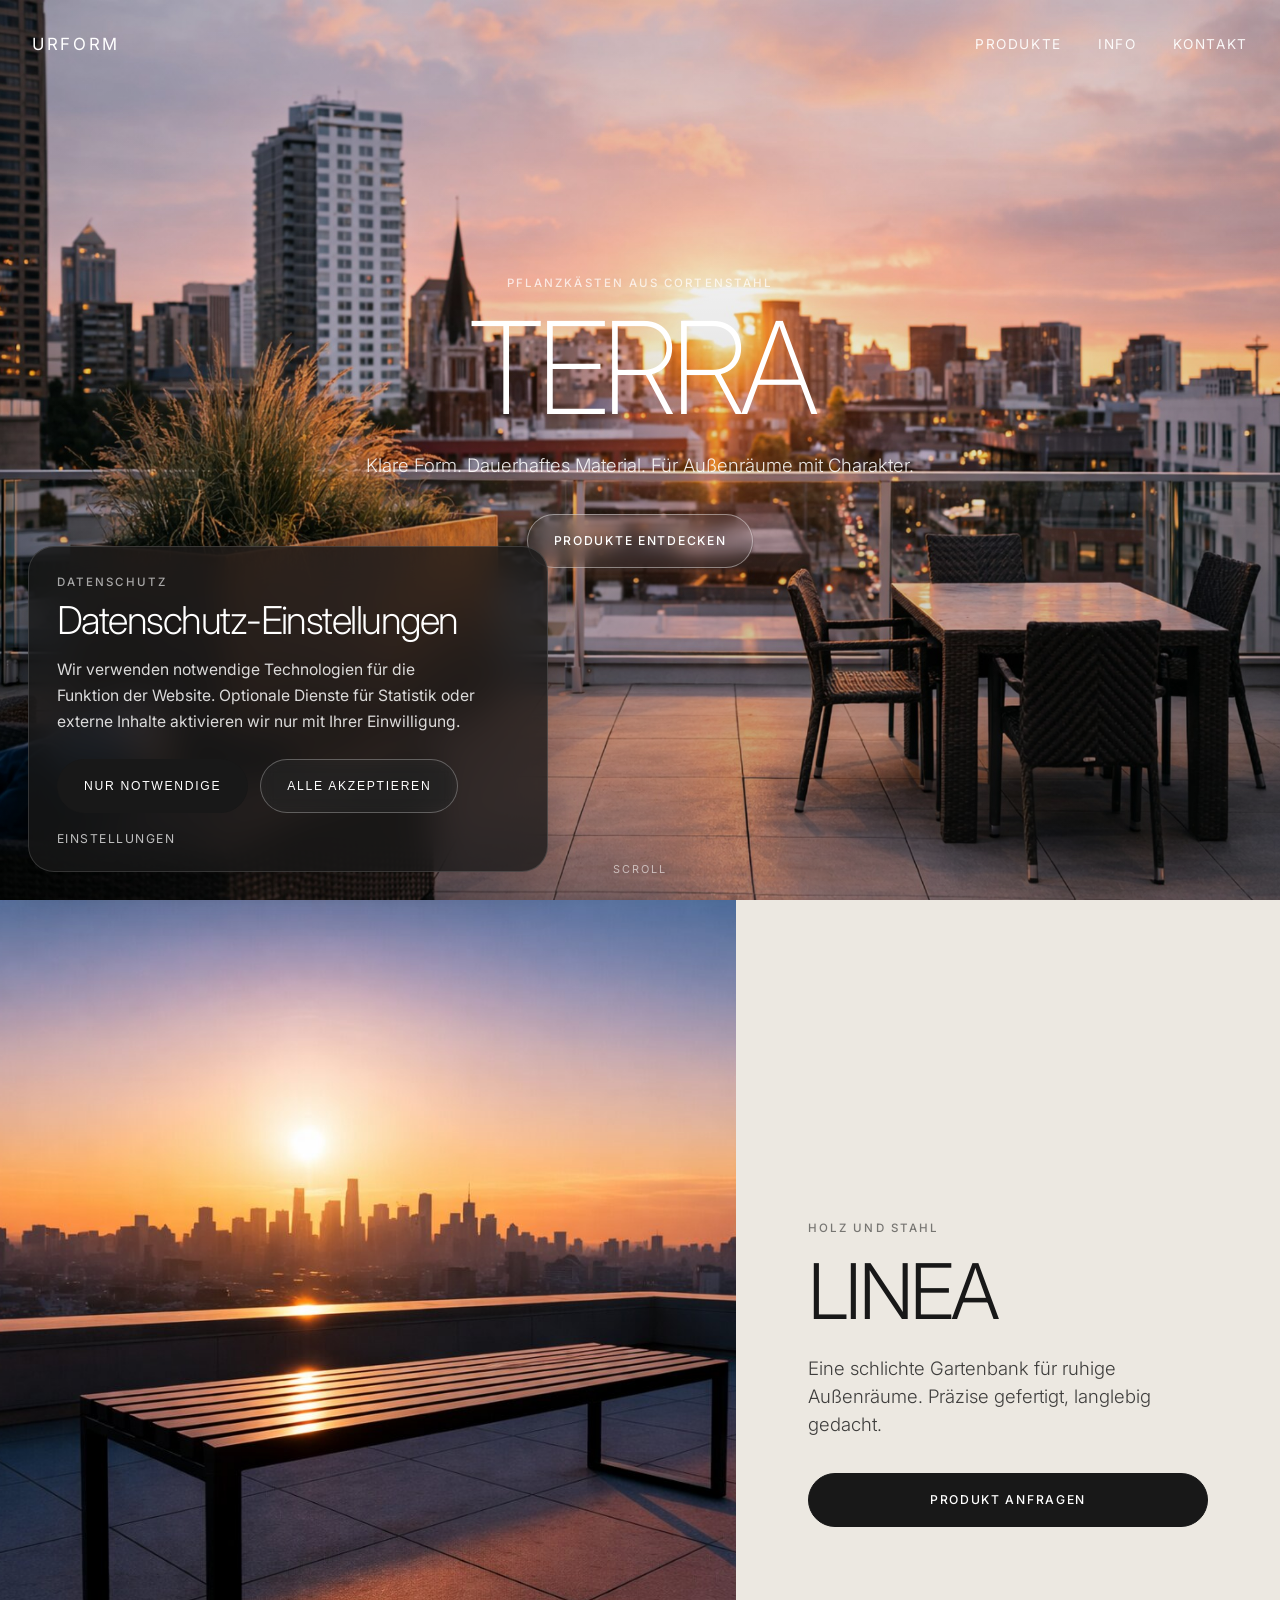
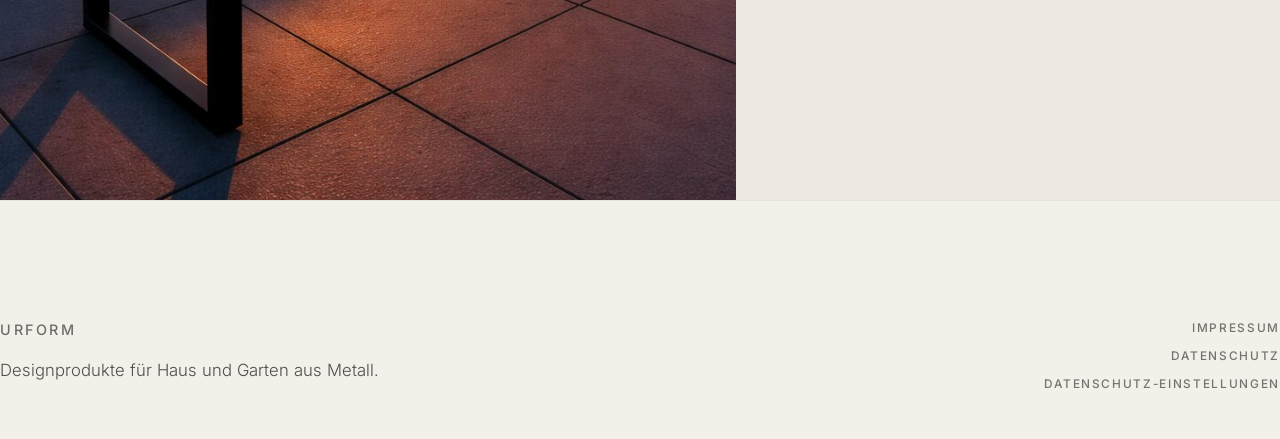
==== docs/index.html @ 81dd5a60 "Premium footer design" ====
<!DOCTYPE html>
<html lang="de">
<head>
  <meta charset="UTF-8" />
  <meta name="viewport" content="width=device-width, initial-scale=1.0" />
  <title>URFORM</title>
  <meta
    name="description"
    content="URFORM – Designprodukte für Haus und Garten aus Metall."
  />
  <link rel="preconnect" href="https://fonts.googleapis.com" />
  <link rel="preconnect" href="https://fonts.gstatic.com" crossorigin />
  <link
    href="https://fonts.googleapis.com/css2?family=Inter:wght@300;400;500;600&display=swap"
    rel="stylesheet"
  />
  <link rel="stylesheet" href="css/style.css" />
</head>
<body>
  <div class="loader" aria-hidden="true">
    <div class="loader-inner">
      <span class="loader-text">URFORM.design</span>
    </div>
  </div>

  <header class="site-header">
    <div class="header-inner">
      <a href="index.html" class="logo">URFORM</a>

      <nav class="main-nav" aria-label="Hauptnavigation">
        <a href="produkte.html">PRODUKTE</a>
        <a href="info.html">INFO</a>
        <a href="kontakt.html">KONTAKT</a>
      </nav>
    </div>
  </header>

  <main class="snap-container">
    <section class="panel hero-panel">
      <div class="panel-image">
        <img
          src="images/hero.jpg"
          alt="URFORM TERRA auf einer Dachterrasse bei Sonnenuntergang"
        />
        <div class="panel-overlay"></div>
      </div>

      <div class="panel-content panel-content-center">
        <p class="eyebrow">PFLANZKÄSTEN AUS CORTENSTAHL</p>
        <h1>TERRA</h1>
        <p class="lead">
          Klare Form. Dauerhaftes Material. Für Außenräume mit Charakter.
        </p>
        <a href="produkte.html" class="btn btn-outline">PRODUKTE ENTDECKEN</a>
      </div>

      <div class="scroll-indicator">SCROLL</div>
    </section>

    <section class="panel product-panel">
      <div class="panel-split">
        <div class="panel-split-image">
          <img
            src="images/bank.jpg"
            alt="Gartenbank aus Holz und Stahl von URFORM"
          />
        </div>

        <div class="panel-split-content">
          <p class="eyebrow">HOLZ UND STAHL</p>
          <h2>LINEA</h2>
          <p class="lead dark">
            Eine schlichte Gartenbank für ruhige Außenräume.
            Präzise gefertigt, langlebig gedacht.
          </p>
          <a href="kontakt.html" class="btn btn-dark">PRODUKT ANFRAGEN</a>
        </div>
      </div>
    </section>
  </main>

  <script>
    (() => {
      const loader = document.querySelector(".loader");
      const heroImage = document.querySelector(".panel-image img");
      const header = document.querySelector(".site-header");
      const panels = Array.from(document.querySelectorAll(".panel"));

      let currentIndex = 0;
      let isAnimating = false;

      window.addEventListener("load", () => {
        setTimeout(() => {
          if (loader) loader.classList.add("loader-hidden");
        }, 1200);

        setTimeout(() => {
          if (heroImage) heroImage.style.transform = "scale(1)";
        }, 1400);
      });

      function updateHeader() {
        if (!header) return;

        if (window.scrollY > 50) {
          header.style.background = "rgba(0, 0, 0, 0.22)";
          header.style.backdropFilter = "blur(10px)";
          header.style.webkitBackdropFilter = "blur(10px)";
        } else {
          header.style.background = "transparent";
          header.style.backdropFilter = "none";
          header.style.webkitBackdropFilter = "none";
        }
      }

      function goToPanel(index) {
        if (index < 0 || index >= panels.length) return;

        isAnimating = true;
        currentIndex = index;

        panels[index].scrollIntoView({
          behavior: "smooth",
          block: "start"
        });

        setTimeout(() => {
          isAnimating = false;
        }, 1200);
      }

      window.addEventListener("scroll", () => {
        updateHeader();

        const viewportMiddle = window.scrollY + window.innerHeight / 2;

        panels.forEach((panel, index) => {
          const top = panel.offsetTop;
          const bottom = top + panel.offsetHeight;

          if (viewportMiddle >= top && viewportMiddle < bottom) {
            currentIndex = index;
          }
        });
      });

      window.addEventListener(
        "wheel",
        (event) => {
          if (window.innerWidth <= 900) return;
          if (isAnimating) {
            event.preventDefault();
            return;
          }

          const threshold = 25;
          if (Math.abs(event.deltaY) < threshold) return;

          event.preventDefault();

          if (event.deltaY > 0) {
            goToPanel(currentIndex + 1);
          } else {
            goToPanel(currentIndex - 1);
          }
        },
        { passive: false }
      );

      updateHeader();
    })();
  </script>
<footer class="site-footer">
  <div class="footer-inner footer-grid">

    <div class="footer-brand">
      <p class="footer-logo">URFORM</p>
      <p class="footer-claim">
        Designprodukte für Haus und Garten aus Metall.
      </p>
    </div>

    <div class="footer-nav">
      <a href="impressum.html">Impressum</a>
      <a href="datenschutz.html">Datenschutz</a>
      <button class="footer-link-button" data-open-consent>
        Datenschutz-Einstellungen
      </button>
    </div>

  </div>
</footer>

<div
  class="consent-card"
  id="consent-card"
  role="dialog"
  aria-labelledby="consent-title"
  aria-describedby="consent-text"
  aria-modal="false"
  hidden
>
  <div class="consent-card-inner">
    <p class="consent-kicker">DATENSCHUTZ</p>
    <h2 id="consent-title">Datenschutz-Einstellungen</h2>
    <p id="consent-text" class="consent-text">
      Wir verwenden notwendige Technologien für die Funktion der Website.
      Optionale Dienste für Statistik oder externe Inhalte aktivieren wir nur
      mit Ihrer Einwilligung.
    </p>

    <div class="consent-actions">
      <button type="button" class="btn btn-dark btn-consent" data-consent-action="necessary">
        Nur notwendige
      </button>
      <button type="button" class="btn btn-outline btn-consent btn-consent-light" data-consent-action="all">
        Alle akzeptieren
      </button>
    </div>

    <button
      type="button"
      class="consent-text-link"
      data-open-consent
      aria-haspopup="dialog"
      aria-controls="consent-preferences"
    >
      Einstellungen
    </button>
  </div>
</div>

<div
  class="consent-modal"
  id="consent-preferences"
  role="dialog"
  aria-modal="true"
  aria-labelledby="consent-preferences-title"
  hidden
>
  <div class="consent-modal-backdrop" data-close-consent></div>

  <div class="consent-modal-panel">
    <div class="consent-modal-head">
      <p class="consent-kicker">DATENSCHUTZ</p>
      <h2 id="consent-preferences-title">Einstellungen</h2>
      <button type="button" class="consent-close" aria-label="Schließen" data-close-consent>
        ×
      </button>
    </div>

    <div class="consent-modal-body">
      <p class="consent-text consent-text-dark">
        Sie können festlegen, welche optionalen Kategorien aktiviert werden dürfen.
        Notwendige Technologien sind immer aktiv, damit die Website technisch funktioniert.
      </p>

      <div class="consent-option consent-option-locked">
        <div class="consent-option-copy">
          <h3>Notwendig</h3>
          <p>
            Erforderlich für Grundfunktionen, Sicherheit und das Speichern Ihrer Auswahl.
          </p>
        </div>
        <div class="consent-switch is-locked" aria-hidden="true">
          <span></span>
        </div>
      </div>

      <label class="consent-option" for="consent-analytics">
        <div class="consent-option-copy">
          <h3>Statistik</h3>
          <p>
            Für anonyme oder pseudonyme Auswertungen zur Verbesserung der Website.
          </p>
        </div>
        <div class="consent-toggle-wrap">
          <input type="checkbox" id="consent-analytics" />
          <span class="consent-switch"><span></span></span>
        </div>
      </label>

      <label class="consent-option" for="consent-external">
        <div class="consent-option-copy">
          <h3>Externe Medien</h3>
          <p>
            Für eingebundene Inhalte externer Anbieter, z. B. Karten, Videos oder Feeds.
          </p>
        </div>
        <div class="consent-toggle-wrap">
          <input type="checkbox" id="consent-external" />
          <span class="consent-switch"><span></span></span>
        </div>
      </label>
    </div>

    <div class="consent-modal-actions">
      <button type="button" class="btn btn-outline btn-consent-modal" data-consent-save="necessary">
        Nur notwendige
      </button>
      <button type="button" class="btn btn-outline btn-consent-modal" data-consent-save="selection">
        Auswahl speichern
      </button>
      <button type="button" class="btn btn-dark btn-consent-modal" data-consent-save="all">
        Alle akzeptieren
      </button>
    </div>
  </div>
</div>

<script>
  (() => {
    const STORAGE_KEY = "urform_consent_v1";
    const CONSENT_VERSION = 1;

    const consentCard = document.getElementById("consent-card");
    const consentModal = document.getElementById("consent-preferences");
    const analyticsToggle = document.getElementById("consent-analytics");
    const externalToggle = document.getElementById("consent-external");

    const openButtons = document.querySelectorAll("[data-open-consent]");
    const closeButtons = document.querySelectorAll("[data-close-consent]");
    const cardActions = document.querySelectorAll("[data-consent-action]");
    const saveActions = document.querySelectorAll("[data-consent-save]");

    function getStoredConsent() {
      try {
        const raw = localStorage.getItem(STORAGE_KEY);
        if (!raw) return null;
        const parsed = JSON.parse(raw);
        if (!parsed || parsed.version !== CONSENT_VERSION) return null;
        return parsed;
      } catch (error) {
        return null;
      }
    }

    function saveConsent(consent) {
      const payload = {
        version: CONSENT_VERSION,
        necessary: true,
        analytics: !!consent.analytics,
        external: !!consent.external,
        updatedAt: new Date().toISOString()
      };

      localStorage.setItem(STORAGE_KEY, JSON.stringify(payload));
      window.dispatchEvent(new CustomEvent("urform:consent-updated", { detail: payload }));
      applyConsent(payload);
      hideConsentCard();
      closeConsentModal();
    }

    function showConsentCard() {
      if (!consentCard) return;
      consentCard.hidden = false;
      requestAnimationFrame(() => {
        consentCard.classList.add("is-visible");
      });
    }

    function hideConsentCard() {
      if (!consentCard) return;
      consentCard.classList.remove("is-visible");
      setTimeout(() => {
        consentCard.hidden = true;
      }, 280);
    }

    function openConsentModal() {
      const current = getStoredConsent();
      if (analyticsToggle) analyticsToggle.checked = !!current?.analytics;
      if (externalToggle) externalToggle.checked = !!current?.external;

      if (!consentModal) return;
      consentModal.hidden = false;
      requestAnimationFrame(() => {
        consentModal.classList.add("is-visible");
      });
      document.body.classList.add("consent-modal-open");
    }

    function closeConsentModal() {
      if (!consentModal) return;
      consentModal.classList.remove("is-visible");
      setTimeout(() => {
        consentModal.hidden = true;
      }, 220);
      document.body.classList.remove("consent-modal-open");
    }

    function applyConsent(consent) {
      document.documentElement.dataset.consentAnalytics = consent.analytics ? "granted" : "denied";
      document.documentElement.dataset.consentExternal = consent.external ? "granted" : "denied";

      if (consent.analytics) {
        loadAnalyticsServices();
      }

      if (consent.external) {
        enableExternalMedia();
      }
    }

    function loadAnalyticsServices() {
      if (window.__urformAnalyticsLoaded) return;
      window.__urformAnalyticsLoaded = true;

      /* 
        HIER SPÄTER ANALYTICS LADEN, z. B.:

        const script = document.createElement("script");
        script.src = "https://example.com/analytics.js";
        script.async = true;
        document.head.appendChild(script);
      */
    }

    function enableExternalMedia() {
      if (window.__urformExternalLoaded) return;
      window.__urformExternalLoaded = true;

      /*
        HIER SPÄTER EXTERNE MEDIEN FREISCHALTEN, z. B.:
        - YouTube iframes nachladen
        - Karten einblenden
        - Feeds aktivieren
      */
    }

    function initConsent() {
      const stored = getStoredConsent();

      if (!stored) {
        showConsentCard();
        return;
      }

      applyConsent(stored);
    }

    cardActions.forEach((button) => {
      button.addEventListener("click", () => {
        const action = button.getAttribute("data-consent-action");

        if (action === "necessary") {
          saveConsent({ analytics: false, external: false });
        }

        if (action === "all") {
          saveConsent({ analytics: true, external: true });
        }
      });
    });

    saveActions.forEach((button) => {
      button.addEventListener("click", () => {
        const action = button.getAttribute("data-consent-save");

        if (action === "necessary") {
          saveConsent({ analytics: false, external: false });
        }

        if (action === "all") {
          saveConsent({ analytics: true, external: true });
        }

        if (action === "selection") {
          saveConsent({
            analytics: !!analyticsToggle?.checked,
            external: !!externalToggle?.checked
          });
        }
      });
    });

    openButtons.forEach((button) => {
      button.addEventListener("click", openConsentModal);
    });

    closeButtons.forEach((button) => {
      button.addEventListener("click", closeConsentModal);
    });

    document.addEventListener("keydown", (event) => {
      if (event.key === "Escape") {
        closeConsentModal();
      }
    });

    initConsent();
  })();
</script>
</body>
</html>
---- docs/css/style.css ----
:root {
  --bg: #f3f0ea;
  --bg-soft: #ece8e1;
  --bg-dark: #181818;
  --white: #ffffff;
  --text: #181818;
  --text-soft: rgba(24, 24, 24, 0.74);
  --text-light: rgba(255, 255, 255, 0.9);
  --line: rgba(24, 24, 24, 0.12);
  --line-light: rgba(255, 255, 255, 0.18);
  --container: 1440px;
  --container-wide: 1240px;
  --container-narrow: 920px;
  --header-height: 88px;
  --transition: 260ms ease;
}

/* ===== LOADER ===== */
.loader {
  position: fixed;
  inset: 0;
  background: #181818;
  z-index: 9999;
  display: flex;
  align-items: center;
  justify-content: center;
  transition: opacity 0.8s ease, visibility 0.8s ease;
}

.loader-hidden {
  opacity: 0;
  visibility: hidden;
  pointer-events: none;
}

.loader-inner {
  padding: 24px;
}

.loader-text {
  font-size: clamp(2rem, 6vw, 5rem);
  letter-spacing: 0.15em;
  color: #fff;
  font-weight: 300;
}

* {
  box-sizing: border-box;
}

html,
body {
  margin: 0;
  padding: 0;
  font-family: "Inter", sans-serif;
  background: var(--bg);
  color: var(--text);
  scroll-behavior: smooth;
}

body {
  overflow-x: hidden;
}

img {
  display: block;
  width: 100%;
  height: auto;
}

a {
  color: inherit;
  text-decoration: none;
}

.container-wide {
  width: min(calc(100% - 48px), var(--container-wide));
  margin: 0 auto;
}

.container-narrow {
  width: min(calc(100% - 48px), var(--container-narrow));
  margin: 0 auto;
}

/* ===== HEADER ===== */
.site-header {
  position: fixed;
  inset: 0 0 auto 0;
  z-index: 50;
  height: var(--header-height);
  background: transparent;
  transition: background 0.4s ease, backdrop-filter 0.4s ease;
}

.header-inner {
  max-width: var(--container);
  margin: 0 auto;
  height: 100%;
  padding: 0 32px;
  display: flex;
  align-items: center;
  justify-content: space-between;
}

.logo {
  display: inline-flex;
  align-items: center;
  font-size: 1.05rem;
  font-weight: 400;
  letter-spacing: 0.16em;
  color: #fff;
  flex: 0 0 auto;
}

.logo-wrap {
  display: inline-flex;
  align-items: center;
  flex: 0 0 auto;
  width: auto;
  max-width: 220px;
}

.logo-image,
.logo-image-dark {
  display: block;
  width: auto;
  height: 28px;
  max-width: 100%;
  object-fit: contain;
}

.main-nav {
  display: flex;
  gap: 36px;
}

.main-nav a {
  font-size: 0.85rem;
  font-weight: 400;
  letter-spacing: 0.12em;
  color: rgba(255, 255, 255, 0.92);
  transition: opacity var(--transition);
}

.main-nav a:hover,
.main-nav a.is-active {
  opacity: 0.7;
}

header img,
.logo-wrap img,
.logo-image,
.logo-image-dark {
  width: auto;
}

@media (max-width: 640px) {
  .header-inner {
    padding: 0 16px;
    flex-direction: row;
    justify-content: space-between;
    gap: 16px;
  }

  .logo {
    font-size: 0.95rem;
  }

  .logo-wrap {
    max-width: 160px;
  }

  .logo-image,
  .logo-image-dark {
    height: 22px;
    width: auto;
  }

  .main-nav {
    gap: 12px;
  }

  .main-nav a {
    font-size: 0.68rem;
    letter-spacing: 0.1em;
  }
}

/* ===== STARTSEITE ===== */
.snap-container {
  width: 100%;
}

.panel {
  position: relative;
  min-height: 100vh;
}

.hero-panel {
  display: grid;
  place-items: center;
  overflow: hidden;
}

.panel-image {
  position: absolute;
  inset: 0;
}

.panel-image img {
  width: 100%;
  height: 100%;
  object-fit: cover;
  object-position: center center;
  transform: scale(1.04);
  transition: transform 6s ease;
}

.panel-overlay {
  position: absolute;
  inset: 0;
  background:
    linear-gradient(
      to bottom,
      rgba(0, 0, 0, 0.10),
      rgba(0, 0, 0, 0.05) 30%,
      rgba(0, 0, 0, 0.28) 100%
    );
}

.panel-content {
  position: relative;
  z-index: 2;
  width: 100%;
  max-width: var(--container);
  margin: 0 auto;
  padding: 0 48px 56px;
  color: #fff;
}

.panel-content-center {
  display: flex;
  min-height: 100vh;
  flex-direction: column;
  align-items: center;
  justify-content: center;
  text-align: center;
}

.eyebrow {
  margin: 0 0 20px;
  font-size: 0.72rem;
  font-weight: 500;
  letter-spacing: 0.18em;
  text-transform: uppercase;
  color: rgba(255, 255, 255, 0.72);
}

.hero-panel h1 {
  margin: 0;
  font-size: clamp(4.6rem, 10vw, 8.8rem);
  font-weight: 200;
  line-height: 0.9;
  letter-spacing: -0.055em;
}

.lead {
  max-width: 560px;
  margin: 26px 0 0;
  font-size: clamp(1rem, 1.45vw, 1.28rem);
  line-height: 1.5;
  font-weight: 300;
  color: rgba(255, 255, 255, 0.88);
}

.lead.dark {
  color: rgba(24, 24, 24, 0.82);
}

.btn {
  display: inline-flex;
  align-items: center;
  justify-content: center;
  min-width: 220px;
  height: 54px;
  margin-top: 34px;
  padding: 0 26px;
  border-radius: 999px;
  font-size: 0.76rem;
  font-weight: 500;
  letter-spacing: 0.14em;
  text-transform: uppercase;
  transition:
    transform var(--transition),
    background var(--transition),
    color var(--transition),
    border-color var(--transition),
    opacity var(--transition);
  cursor: pointer;
}

.btn:hover {
  transform: translateY(-1px);
}

.btn-outline {
  color: #fff;
  border: 1px solid rgba(255, 255, 255, 0.42);
  background: rgba(255, 255, 255, 0.04);
  backdrop-filter: blur(8px);
  -webkit-backdrop-filter: blur(8px);
}

.btn-outline:hover {
  background: rgba(255, 255, 255, 0.10);
}

.btn-dark {
  color: #fff;
  background: #181818;
  border: 1px solid #181818;
}

.btn-dark:hover {
  opacity: 0.92;
}

.scroll-indicator {
  position: absolute;
  left: 50%;
  bottom: 24px;
  z-index: 2;
  transform: translateX(-50%);
  font-size: 0.68rem;
  letter-spacing: 0.18em;
  text-transform: uppercase;
  color: rgba(255, 255, 255, 0.58);
}

.product-panel {
  background: #ece8e1;
  color: var(--text);
}

.panel-split {
  min-height: 100vh;
  display: grid;
  grid-template-columns: 1.15fr 0.85fr;
}

.panel-split-image {
  min-height: 100vh;
}

.panel-split-image img {
  width: 100%;
  height: 100%;
  object-fit: cover;
}

.panel-split-content {
  display: flex;
  flex-direction: column;
  justify-content: center;
  padding: 120px 72px 72px;
}

.panel-split-content .eyebrow {
  color: rgba(24, 24, 24, 0.55);
}

.panel-split-content h2 {
  margin: 0;
  font-size: clamp(2.8rem, 6vw, 5.6rem);
  font-weight: 300;
  line-height: 0.96;
  letter-spacing: -0.04em;
}

/* ===== SUBPAGES ===== */
.subpage {
  background: var(--bg);
  color: var(--text);
}

.subhero {
  position: relative;
  padding: 180px 0 100px;
}

.subhero-image {
  min-height: 72vh;
  display: flex;
  align-items: flex-end;
  overflow: hidden;
}

.subhero-bg {
  position: absolute;
  inset: 0;
}

.subhero-bg img {
  width: 100%;
  height: 100%;
  object-fit: cover;
}

.subhero-overlay {
  position: absolute;
  inset: 0;
  background:
    linear-gradient(
      to bottom,
      rgba(0, 0, 0, 0.12),
      rgba(0, 0, 0, 0.08) 35%,
      rgba(0, 0, 0, 0.36) 100%
    );
}

.subhero-content {
  position: relative;
  z-index: 2;
  padding-bottom: 56px;
}

.subhero-content-light {
  color: #fff;
}

.page-kicker {
  margin: 0 0 20px;
  font-size: 0.74rem;
  font-weight: 500;
  letter-spacing: 0.18em;
  text-transform: uppercase;
  color: rgba(24, 24, 24, 0.52);
}

.page-kicker-light {
  color: rgba(255, 255, 255, 0.72);
}

.page-title {
  margin: 0;
  font-size: clamp(3rem, 7vw, 6.4rem);
  font-weight: 250;
  line-height: 0.95;
  letter-spacing: -0.05em;
}

.page-title-light {
  color: #fff;
}

.page-intro {
  max-width: 720px;
  margin: 26px 0 0;
  font-size: clamp(1rem, 1.45vw, 1.25rem);
  line-height: 1.6;
  color: var(--text-soft);
  font-weight: 300;
}

.page-intro-light {
  color: rgba(255, 255, 255, 0.88);
}

/* ===== PRODUKTE ===== */
.product-feature {
  padding: 48px 0;
}

.product-feature-alt {
  background: var(--bg-soft);
}

.feature-grid {
  width: min(calc(100% - 48px), 1280px);
  margin: 0 auto;
  display: grid;
  grid-template-columns: 1.05fr 0.95fr;
  gap: 0;
  background: #fff;
}

.feature-media {
  min-height: 720px;
}

.feature-media img {
  width: 100%;
  height: 100%;
  object-fit: cover;
}

.feature-copy {
  padding: 72px 64px;
  display: flex;
  flex-direction: column;
  justify-content: center;
}

.feature-label {
  margin: 0 0 18px;
  font-size: 0.74rem;
  letter-spacing: 0.18em;
  text-transform: uppercase;
  color: rgba(24, 24, 24, 0.52);
}

.feature-copy h2 {
  margin: 0;
  font-size: clamp(3rem, 5vw, 5.4rem);
  font-weight: 280;
  line-height: 0.95;
  letter-spacing: -0.05em;
}

.feature-text {
  margin: 24px 0 0;
  max-width: 520px;
  font-size: 1.08rem;
  line-height: 1.65;
  color: var(--text-soft);
  font-weight: 300;
}

.spec-list {
  margin-top: 36px;
  border-top: 1px solid var(--line);
}

.spec-item {
  display: flex;
  justify-content: space-between;
  gap: 20px;
  padding: 16px 0;
  border-bottom: 1px solid var(--line);
}

.spec-key {
  font-size: 0.88rem;
  color: rgba(24, 24, 24, 0.52);
  letter-spacing: 0.06em;
  text-transform: uppercase;
}

.spec-value {
  font-size: 0.98rem;
  color: var(--text);
  text-align: right;
}

.size-block {
  margin-top: 36px;
}

.size-title {
  margin: 0 0 14px;
  font-size: 0.86rem;
  text-transform: uppercase;
  letter-spacing: 0.12em;
  color: rgba(24, 24, 24, 0.52);
}

.size-tags {
  display: flex;
  flex-wrap: wrap;
  gap: 10px;
}

.size-tags span {
  display: inline-flex;
  align-items: center;
  min-height: 40px;
  padding: 0 14px;
  border: 1px solid var(--line);
  border-radius: 999px;
  font-size: 0.92rem;
  color: var(--text-soft);
}

.cta-band {
  padding: 100px 0 120px;
  background: var(--bg);
}

.cta-band-inner {
  text-align: center;
}

.cta-band-inner h2 {
  margin: 28px 0 14px;
  font-size: clamp(2.2rem, 4vw, 4.2rem);
  font-weight: 280;
  line-height: 1;
  letter-spacing: -0.05em;
}

.cta-band-inner p {
  margin: 0 auto;
  max-width: 620px;
  font-size: 1.05rem;
  line-height: 1.6;
  color: var(--text-soft);
}

/* ===== INFO ===== */
.content-section {
  padding: 100px 0;
  background: #fff;
}

.content-grid {
  width: min(calc(100% - 48px), 1180px);
  margin: 0 auto;
  display: grid;
  grid-template-columns: 1fr 1fr;
  gap: 56px;
}

.content-col h2 {
  margin: 0 0 24px;
  font-size: clamp(2rem, 3.5vw, 3.4rem);
  font-weight: 280;
  letter-spacing: -0.04em;
}

.content-col p {
  margin: 0 0 18px;
  font-size: 1.05rem;
  line-height: 1.7;
  color: var(--text-soft);
}

.value-section {
  padding: 0 0 100px;
  background: var(--bg);
}

.value-grid {
  display: grid;
  grid-template-columns: repeat(4, 1fr);
  gap: 20px;
}

.value-card {
  background: #fff;
  padding: 34px 28px;
  border: 1px solid rgba(24, 24, 24, 0.06);
}

.value-card h3 {
  margin: 0 0 14px;
  font-size: 1.2rem;
  font-weight: 450;
}

.value-card p {
  margin: 0;
  font-size: 0.98rem;
  line-height: 1.65;
  color: var(--text-soft);
}

.split-showcase {
  display: grid;
  grid-template-columns: 1.05fr 0.95fr;
  min-height: 80vh;
}

.split-showcase-media img {
  width: 100%;
  height: 100%;
  object-fit: cover;
}

.split-showcase-copy {
  background: var(--bg-soft);
  padding: 80px 64px;
  display: flex;
  flex-direction: column;
  justify-content: center;
}

.split-showcase-copy h2 {
  margin: 28px 0 18px;
  font-size: clamp(2.4rem, 4vw, 4.4rem);
  font-weight: 280;
  line-height: 1;
  letter-spacing: -0.05em;
}

.split-showcase-copy p {
  max-width: 520px;
  margin: 0;
  font-size: 1.04rem;
  line-height: 1.7;
  color: var(--text-soft);
}

/* ===== KONTAKT ===== */
.contact-section {
  padding: 40px 0 120px;
}

.contact-grid {
  width: min(calc(100% - 48px), 1180px);
  margin: 0 auto;
  display: grid;
  grid-template-columns: 0.85fr 1.15fr;
  gap: 40px;
  align-items: start;
}

.contact-copy {
  padding: 24px 0;
}

.contact-copy h2 {
  margin: 28px 0 12px;
  font-size: clamp(2rem, 4vw, 3.8rem);
  font-weight: 280;
  letter-spacing: -0.04em;
}

.contact-copy p {
  margin: 0 0 14px;
  font-size: 1.02rem;
  line-height: 1.7;
  color: var(--text-soft);
}

.contact-info-block {
  margin-top: 30px;
}

.contact-form-wrap {
  background: #fff;
  padding: 40px;
  border: 1px solid rgba(24, 24, 24, 0.08);
}

.contact-form {
  display: flex;
  flex-direction: column;
  gap: 20px;
}

.form-row {
  display: flex;
  flex-direction: column;
  gap: 8px;
}

.form-row label {
  font-size: 0.84rem;
  letter-spacing: 0.08em;
  text-transform: uppercase;
  color: rgba(24, 24, 24, 0.52);
}

.form-row input,
.form-row select,
.form-row textarea {
  width: 100%;
  border: 1px solid rgba(24, 24, 24, 0.12);
  background: #fff;
  padding: 16px 16px;
  font: inherit;
  font-size: 1rem;
  color: var(--text);
  border-radius: 0;
  outline: none;
  transition: border-color var(--transition);
}

.form-row input:focus,
.form-row select:focus,
.form-row textarea:focus {
  border-color: rgba(24, 24, 24, 0.34);
}

.form-row textarea {
  resize: vertical;
  min-height: 160px;
}

.brand-mark-inline {
  width: auto;
  max-height: 34px;
  margin: 0 auto;
}

.brand-mark-side {
  width: auto;
  max-height: 56px;
}

/* ===== RECHTLICHE SEITEN ===== */
/* ===== LEGAL DARK ===== */
.legal-dark {
  background: #181818;
  color: #fff;
}

.legal-dark .legal-section {
  background: #181818;
}

.legal-dark .legal-section h1 {
  color: #fff;
}

.legal-dark .legal-section h2 {
  color: rgba(255, 255, 255, 0.92);
}

.legal-dark .legal-section p,
.legal-dark .legal-section li {
  color: rgba(255, 255, 255, 0.72);
}

.legal-dark .legal-section strong {
  color: #fff;
}

.legal-dark .legal-section ul {
  color: rgba(255, 255, 255, 0.72);
}

/* ===== HEADER DARK LEGAL ===== */
.site-header-legal-dark {
  background: rgba(24, 24, 24, 0.92);
  backdrop-filter: blur(10px);
  -webkit-backdrop-filter: blur(10px);
  border-bottom: 1px solid rgba(255, 255, 255, 0.08);
}

.site-header-legal-dark .logo {
  color: #fff;
}

.site-header-legal-dark .main-nav a {
  color: rgba(255, 255, 255, 0.82);
}

.site-header-legal-dark .main-nav a:hover {
  opacity: 0.6;
}

/* ===== FOOTER DARK ===== */
.legal-dark .site-footer {
  background: #181818;
  border-top: 1px solid rgba(255, 255, 255, 0.08);
}

.legal-dark .footer-inner a,
.legal-dark .footer-link-button {
  color: rgba(255, 255, 255, 0.6);
}

.legal-dark .footer-inner a:hover,
.legal-dark .footer-link-button:hover {
  color: #fff;
}/* ===== CONSENT ===== */
.consent-modal-open {
  overflow: hidden;
}

.footer-link-button {
  appearance: none;
  border: 0;
  background: none;
  padding: 0;
  font: inherit;
  cursor: pointer;
  font-size: 0.74rem;
  font-weight: 500;
  letter-spacing: 0.14em;
  text-transform: uppercase;
  color: rgba(24, 24, 24, 0.68);
  transition: opacity var(--transition);
}

.footer-link-button:hover {
  opacity: 0.65;
}

.consent-card {
  position: fixed;
  left: 28px;
  bottom: 28px;
  z-index: 120;
  width: min(520px, calc(100vw - 32px));
  opacity: 0;
  transform: translateY(18px);
  transition: opacity 0.28s ease, transform 0.28s ease;
}

.consent-card.is-visible {
  opacity: 1;
  transform: translateY(0);
}

.consent-card-inner {
  padding: 28px 28px 24px;
  border-radius: 26px;
  background: rgba(24, 24, 24, 0.78);
  color: #fff;
  border: 1px solid rgba(255, 255, 255, 0.14);
  backdrop-filter: blur(18px);
  -webkit-backdrop-filter: blur(18px);
  box-shadow: 0 16px 50px rgba(0, 0, 0, 0.20);
}

.consent-kicker {
  margin: 0 0 12px;
  font-size: 0.72rem;
  font-weight: 500;
  letter-spacing: 0.18em;
  text-transform: uppercase;
  color: rgba(255, 255, 255, 0.62);
}

.consent-card h2,
.consent-modal h2 {
  margin: 0;
  font-size: clamp(1.8rem, 3vw, 2.4rem);
  font-weight: 280;
  line-height: 1;
  letter-spacing: -0.04em;
}

.consent-text {
  margin: 18px 0 0;
  font-size: 0.98rem;
  line-height: 1.65;
  color: rgba(255, 255, 255, 0.84);
  max-width: 42ch;
}

.consent-text-dark {
  color: rgba(24, 24, 24, 0.72);
}

.consent-actions {
  display: flex;
  flex-wrap: wrap;
  gap: 12px;
  margin-top: 24px;
}

.btn-consent,
.btn-consent-modal {
  min-width: 0;
  margin-top: 0;
}

.btn-consent-light {
  color: #fff;
  border-color: rgba(255, 255, 255, 0.28);
  background: rgba(255, 255, 255, 0.04);
}

.btn-consent-light:hover {
  background: rgba(255, 255, 255, 0.10);
}

.consent-text-link {
  appearance: none;
  margin-top: 18px;
  padding: 0;
  border: 0;
  background: none;
  color: rgba(255, 255, 255, 0.72);
  font: inherit;
  font-size: 0.76rem;
  letter-spacing: 0.12em;
  text-transform: uppercase;
  cursor: pointer;
  transition: opacity var(--transition);
}

.consent-text-link:hover {
  opacity: 0.72;
}

.consent-modal {
  position: fixed;
  inset: 0;
  z-index: 140;
  opacity: 0;
  pointer-events: none;
  transition: opacity 0.22s ease;
}

.consent-modal.is-visible {
  opacity: 1;
  pointer-events: auto;
}

.consent-modal-backdrop {
  position: absolute;
  inset: 0;
  background: rgba(0, 0, 0, 0.38);
  backdrop-filter: blur(5px);
  -webkit-backdrop-filter: blur(5px);
}

.consent-modal-panel {
  position: relative;
  width: min(720px, calc(100vw - 32px));
  margin: min(10vh, 80px) auto 0;
  border-radius: 28px;
  background: rgba(243, 240, 234, 0.96);
  border: 1px solid rgba(24, 24, 24, 0.08);
  box-shadow: 0 22px 80px rgba(0, 0, 0, 0.16);
  overflow: hidden;
}

.consent-modal-head {
  position: relative;
  padding: 28px 32px 18px;
  border-bottom: 1px solid rgba(24, 24, 24, 0.08);
}

.consent-close {
  position: absolute;
  top: 18px;
  right: 18px;
  width: 42px;
  height: 42px;
  border: 0;
  border-radius: 999px;
  background: rgba(24, 24, 24, 0.06);
  color: var(--text);
  font-size: 1.5rem;
  line-height: 1;
  cursor: pointer;
}

.consent-modal-body {
  padding: 24px 32px;
}

.consent-option {
  display: flex;
  justify-content: space-between;
  align-items: center;
  gap: 24px;
  padding: 20px 0;
  border-top: 1px solid rgba(24, 24, 24, 0.08);
  cursor: pointer;
}

.consent-option:first-of-type {
  margin-top: 8px;
}

.consent-option-locked {
  cursor: default;
}

.consent-option-copy h3 {
  margin: 0 0 8px;
  font-size: 1.1rem;
  font-weight: 500;
}

.consent-option-copy p {
  margin: 0;
  font-size: 0.96rem;
  line-height: 1.6;
  color: var(--text-soft);
  max-width: 44ch;
}

.consent-toggle-wrap {
  position: relative;
  flex: 0 0 auto;
}

.consent-toggle-wrap input {
  position: absolute;
  inset: 0;
  opacity: 0;
  cursor: pointer;
}

.consent-switch {
  position: relative;
  display: inline-flex;
  align-items: center;
  width: 56px;
  height: 32px;
  padding: 4px;
  border-radius: 999px;
  background: rgba(24, 24, 24, 0.16);
  transition: background 0.2s ease;
}

.consent-switch span {
  width: 24px;
  height: 24px;
  border-radius: 999px;
  background: #fff;
  box-shadow: 0 2px 8px rgba(0, 0, 0, 0.14);
  transform: translateX(0);
  transition: transform 0.2s ease;
}

.consent-toggle-wrap input:checked + .consent-switch {
  background: #181818;
}

.consent-toggle-wrap input:checked + .consent-switch span {
  transform: translateX(24px);
}

.consent-switch.is-locked {
  background: #181818;
}

.consent-switch.is-locked span {
  transform: translateX(24px);
}

.consent-modal-actions {
  display: flex;
  flex-wrap: wrap;
  gap: 12px;
  padding: 0 32px 32px;
}

@media (max-width: 900px) {
  .consent-card {
    left: 20px;
    bottom: 20px;
    width: min(100vw - 24px, 520px);
  }

  .consent-card-inner {
    padding: 24px 22px 22px;
    border-radius: 22px;
  }

  .consent-modal-panel {
    width: min(100vw - 24px, 720px);
    margin-top: 40px;
    border-radius: 24px;
  }

  .consent-modal-head,
  .consent-modal-body,
  .consent-modal-actions {
    padding-left: 24px;
    padding-right: 24px;
  }
}

@media (max-width: 640px) {
  .consent-card {
    left: 12px;
    right: 12px;
    bottom: 12px;
    width: auto;
  }

  .consent-actions,
  .consent-modal-actions {
    flex-direction: column;
  }

  .btn-consent,
  .btn-consent-modal {
    width: 100%;
  }

  .consent-option {
    align-items: flex-start;
  }

  .consent-toggle-wrap {
    margin-top: 4px;
  }
}
/* ===== FOOTER PREMIUM ===== */
.site-footer {
  padding: 120px 0 48px;
  background: var(--bg);
  border-top: 1px solid rgba(24, 24, 24, 0.06);
}

.footer-grid {
  display: grid;
  grid-template-columns: 1fr auto;
  gap: 40px;
}

.footer-brand {
  max-width: 420px;
}

.footer-logo {
  margin: 0;
  font-size: 0.9rem;
  letter-spacing: 0.18em;
  text-transform: uppercase;
  font-weight: 500;
  color: rgba(24, 24, 24, 0.6);
}

.footer-claim {
  margin: 18px 0 0;
  font-size: 1.05rem;
  line-height: 1.7;
  color: rgba(24, 24, 24, 0.75);
  font-weight: 300;
}

.footer-nav {
  display: flex;
  flex-direction: column;
  align-items: flex-end;
  gap: 14px;
}

.footer-nav a,
.footer-link-button {
  font-size: 0.74rem;
  font-weight: 500;
  letter-spacing: 0.14em;
  text-transform: uppercase;
  color: rgba(24, 24, 24, 0.58);
  background: none;
  border: none;
  cursor: pointer;
  padding: 0;
  transition: opacity var(--transition);
}

.footer-nav a:hover,
.footer-link-button:hover {
  opacity: 0.6;
}
/* ===== RESPONSIVE ===== */
@media (max-width: 1100px) {
  .panel-split,
  .feature-grid,
  .split-showcase,
  .contact-grid,
  .content-grid {
    grid-template-columns: 1fr;
  }

  .panel-split-image,
  .feature-media {
    min-height: 52vh;
  }

  .panel-split-content,
  .feature-copy,
  .split-showcase-copy {
    padding: 56px 28px 72px;
  }

  .value-grid {
    grid-template-columns: 1fr 1fr;
  }
}

@media (max-width: 900px) {
  .site-header {
    height: 76px;
  }
  .site-header-legal {
  background: rgba(243, 240, 234, 0.92);
  backdrop-filter: blur(10px);
  -webkit-backdrop-filter: blur(10px);
  border-bottom: 1px solid rgba(24, 24, 24, 0.06);
}

.site-header-legal .logo {
  color: var(--text);
}

.site-header-legal .main-nav a {
  color: rgba(24, 24, 24, 0.88);
}

.site-header-legal .main-nav a:hover,
.site-header-legal .main-nav a.is-active {
  opacity: 0.65;
}

  .header-inner {
    padding: 0 20px;
  }

  .main-nav {
    gap: 18px;
  }

  .main-nav a {
    font-size: 0.76rem;
  }

  .panel-content {
    padding: 0 20px 36px;
  }

  .hero-panel h1 {
    font-size: clamp(3.5rem, 18vw, 6rem);
  }

  .lead,
  .page-intro {
    max-width: 100%;
    font-size: 1rem;
    line-height: 1.5;
  }

  .btn {
    min-width: 210px;
    height: 52px;
  }

  .scroll-indicator {
    bottom: 18px;
  }

  .subhero {
    padding: 150px 0 72px;
  }

  .contact-form-wrap {
    padding: 24px;
  }

  .legal-section {
    padding: 140px 0 80px;
  }

  .footer-inner {
    padding: 0 20px;
  }
}

@media (max-width: 640px) {
  .header-inner {
    padding: 0 16px;
    flex-direction: row;
    justify-content: space-between;
    gap: 16px;
  }

  .logo {
    font-size: 0.95rem;
  }

  .main-nav {
    gap: 12px;
  }

  .main-nav a {
    font-size: 0.68rem;
    letter-spacing: 0.1em;
  }

  .panel-split-content h2,
  .feature-copy h2 {
    font-size: 2.5rem;
  }

  .loader-text {
    letter-spacing: 0.1em;
  }

  .container-wide,
  .container-narrow {
    width: min(calc(100% - 32px), var(--container-wide));
  }

  .content-grid,
  .contact-grid,
  .feature-grid {
    width: min(calc(100% - 32px), 1180px);
  }

  .value-grid {
    grid-template-columns: 1fr;
  }

  .contact-section,
  .content-section,
  .cta-band {
    padding-bottom: 80px;
  }

  .legal-section {
    padding: 128px 0 72px;
  }

  .legal-section h2 {
    font-size: 1.14rem;
  }

  .footer-inner {
    padding: 0 16px;
    justify-content: flex-start;
    flex-wrap: wrap;
    gap: 14px 20px;
  }

  .footer-inner a {
    font-size: 0.7rem;
  }
}
.legal-dark .site-footer {
  background: #181818;
  border-top: 1px solid rgba(255, 255, 255, 0.08);
}

.legal-dark .footer-logo {
  color: rgba(255, 255, 255, 0.5);
}

.legal-dark .footer-claim {
  color: rgba(255, 255, 255, 0.7);
}

.legal-dark .footer-nav a,
.legal-dark .footer-link-button {
  color: rgba(255, 255, 255, 0.6);
}

.legal-dark .footer-nav a:hover,
.legal-dark .footer-link-button:hover {
  color: #fff;
}
@media (max-width: 900px) {
  .site-footer {
    padding: 80px 0 40px;
  }

  .footer-grid {
    grid-template-columns: 1fr;
    gap: 40px;
  }

  .footer-nav {
    align-items: flex-start;
  }
}
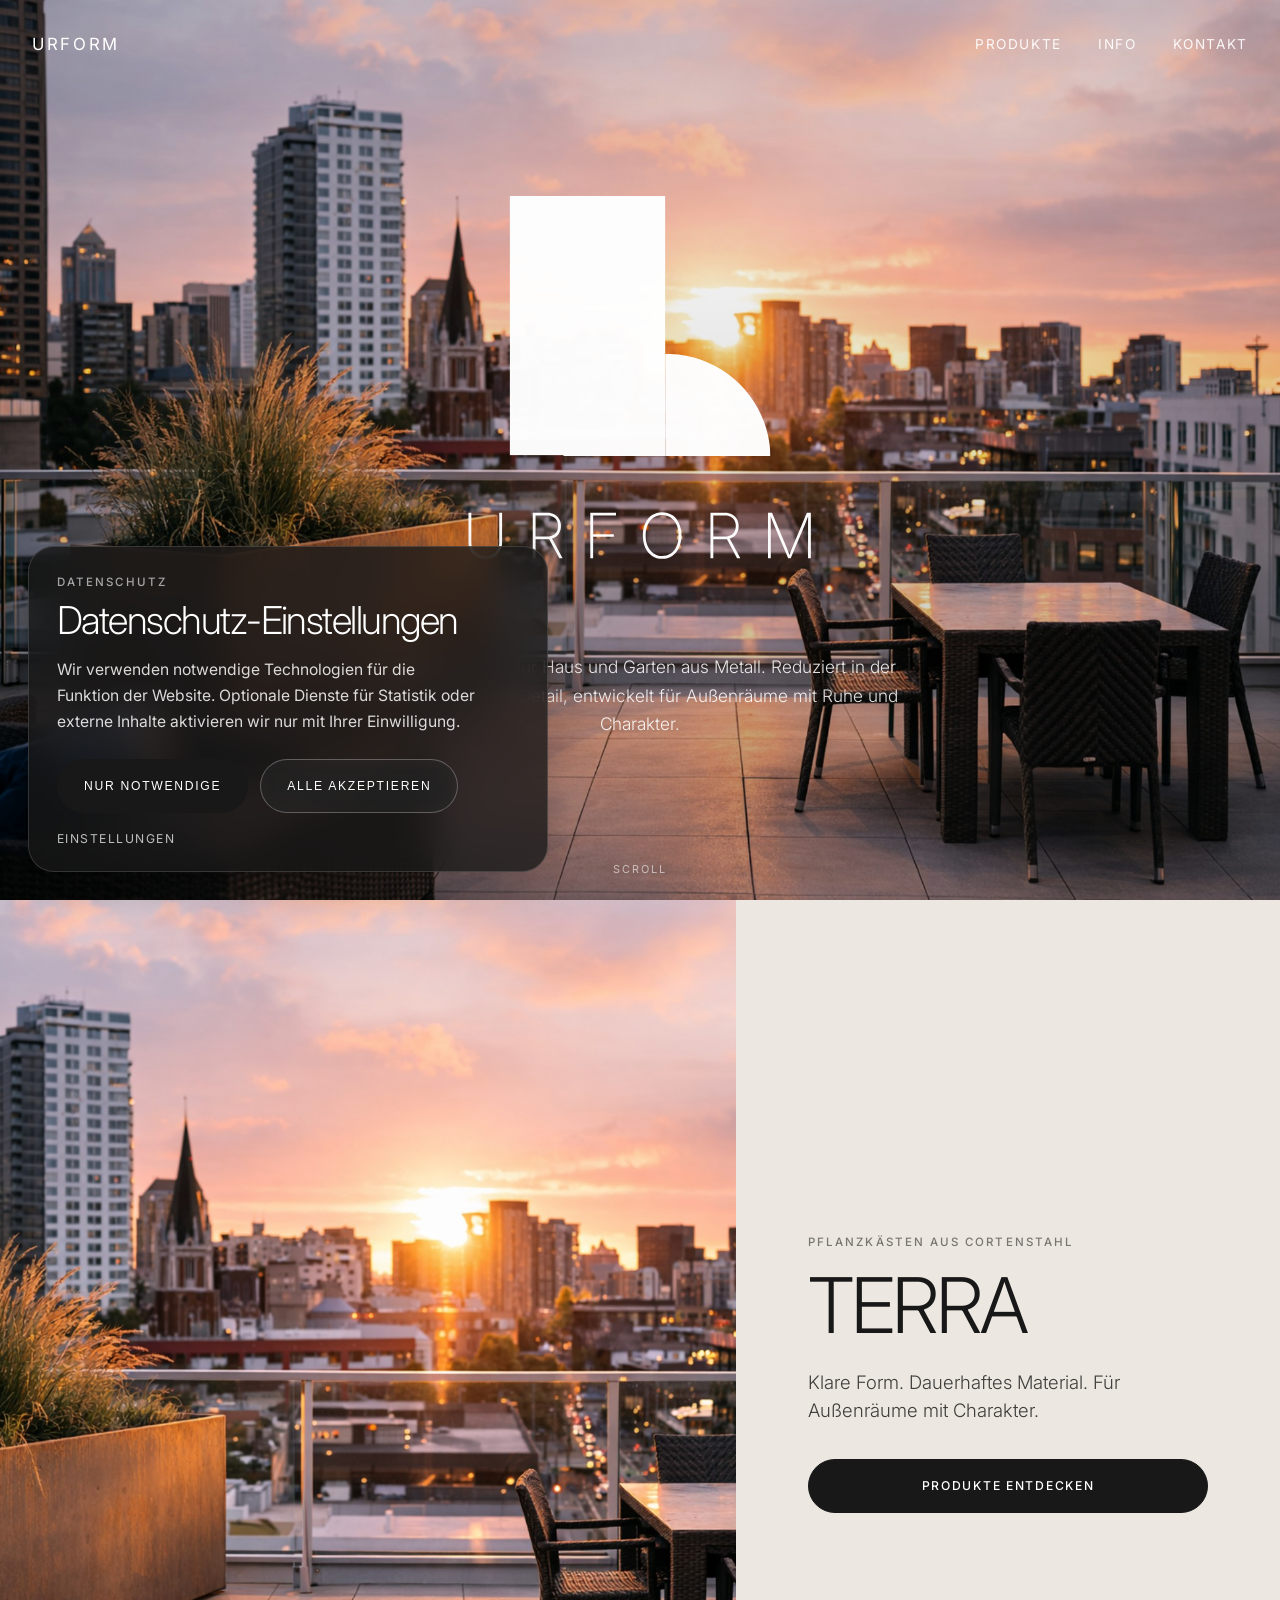
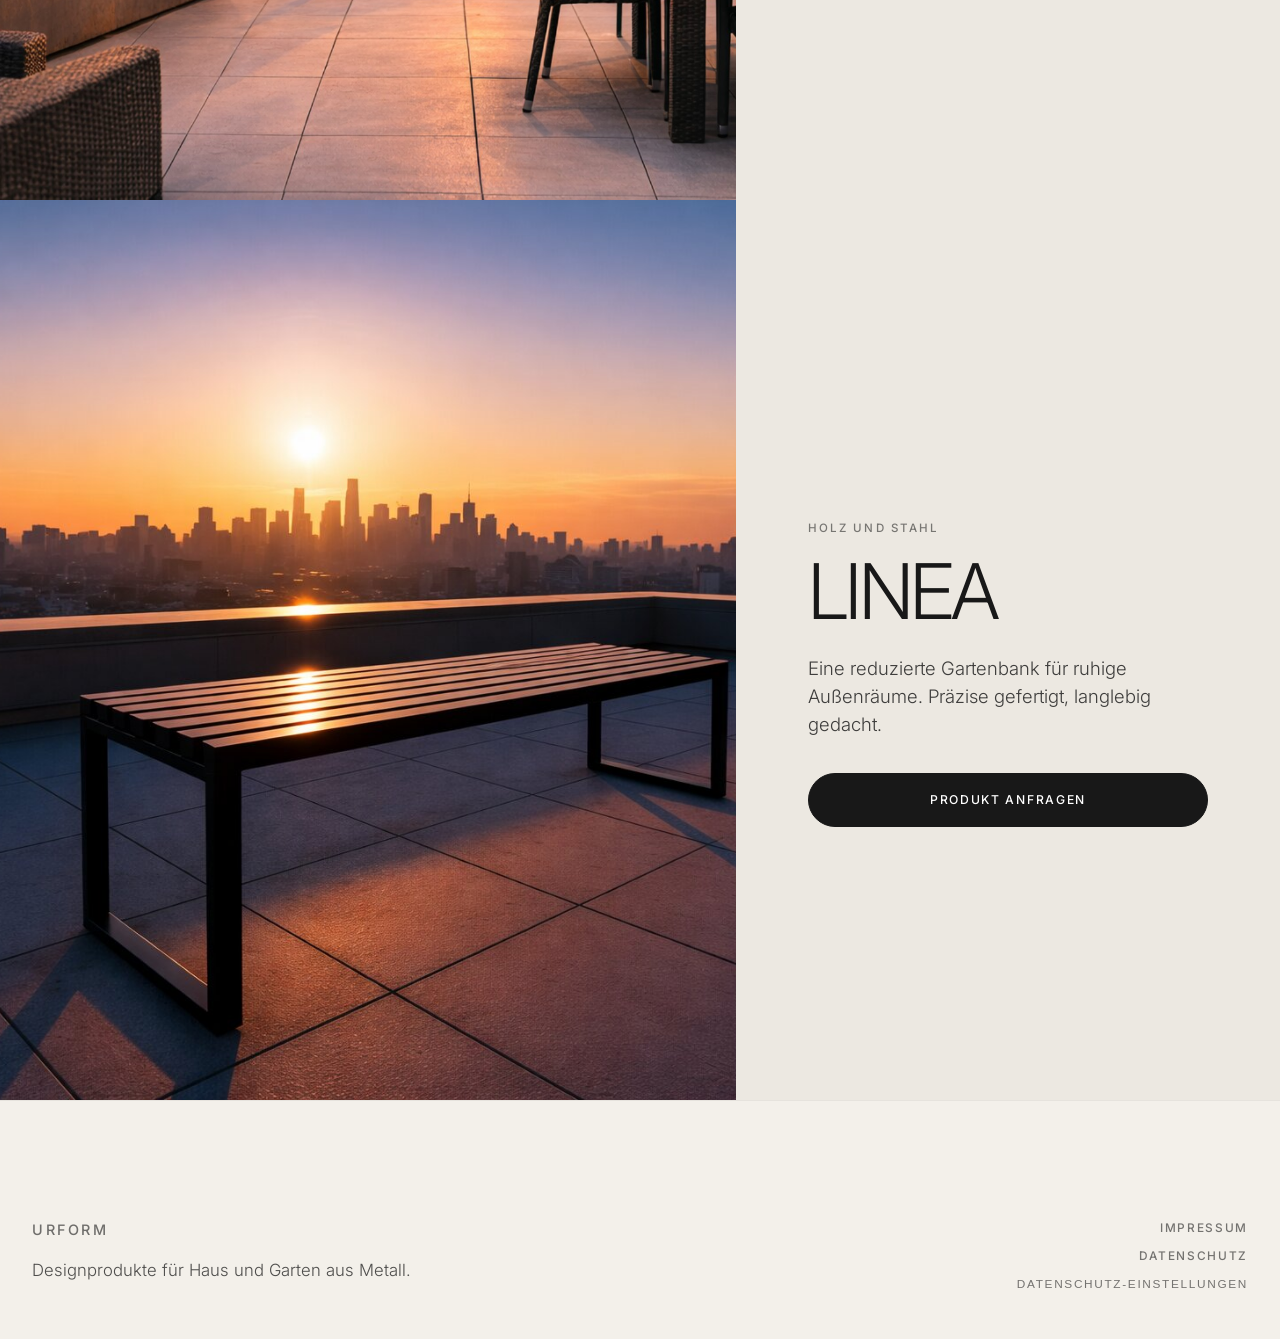
==== commit e48a9ffd: "Homepage hero redesigned with URFORM logo and brand intro" ====
--- a/docs/index.html
+++ b/docs/index.html
@@ -36,27 +36,54 @@
   </header>
 
   <main class="snap-container">
+    <!-- HERO / MARKE -->
     <section class="panel hero-panel">
       <div class="panel-image">
         <img
           src="images/hero.jpg"
-          alt="URFORM TERRA auf einer Dachterrasse bei Sonnenuntergang"
+          alt="URFORM Dachterrasse mit Pflanzkasten bei Sonnenuntergang"
         />
         <div class="panel-overlay"></div>
       </div>
 
-      <div class="panel-content panel-content-center">
-        <p class="eyebrow">PFLANZKÄSTEN AUS CORTENSTAHL</p>
-        <h1>TERRA</h1>
-        <p class="lead">
-          Klare Form. Dauerhaftes Material. Für Außenräume mit Charakter.
+      <div class="panel-content panel-content-center panel-content-brand">
+        <img
+          src="images/Logo_svg.svg"
+          alt="URFORM"
+          class="hero-brand-logo"
+        />
+
+        <p class="hero-brand-text">
+          Designprodukte für Haus und Garten aus Metall.
+          Reduziert in der Form, präzise im Detail, entwickelt für Außenräume mit Ruhe und Charakter.
         </p>
-        <a href="produkte.html" class="btn btn-outline">PRODUKTE ENTDECKEN</a>
       </div>
 
       <div class="scroll-indicator">SCROLL</div>
     </section>
 
+    <!-- PRODUKT 01 / TERRA -->
+    <section class="panel product-panel terra-panel">
+      <div class="panel-split">
+        <div class="panel-split-image">
+          <img
+            src="images/hero.jpg"
+            alt="TERRA Pflanzkasten aus Cortenstahl auf einer Dachterrasse"
+          />
+        </div>
+
+        <div class="panel-split-content">
+          <p class="eyebrow">PFLANZKÄSTEN AUS CORTENSTAHL</p>
+          <h2>TERRA</h2>
+          <p class="lead dark">
+            Klare Form. Dauerhaftes Material. Für Außenräume mit Charakter.
+          </p>
+          <a href="produkte.html" class="btn btn-dark">PRODUKTE ENTDECKEN</a>
+        </div>
+      </div>
+    </section>
+
+    <!-- PRODUKT 02 / LINEA -->
     <section class="panel product-panel">
       <div class="panel-split">
         <div class="panel-split-image">
@@ -70,7 +97,7 @@
           <p class="eyebrow">HOLZ UND STAHL</p>
           <h2>LINEA</h2>
           <p class="lead dark">
-            Eine schlichte Gartenbank für ruhige Außenräume.
+            Eine reduzierte Gartenbank für ruhige Außenräume.
             Präzise gefertigt, langlebig gedacht.
           </p>
           <a href="kontakt.html" class="btn btn-dark">PRODUKT ANFRAGEN</a>
@@ -78,6 +105,148 @@
       </div>
     </section>
   </main>
+
+  <footer class="site-footer">
+    <div class="footer-inner footer-grid">
+      <div class="footer-brand">
+        <p class="footer-logo">URFORM</p>
+        <p class="footer-claim">
+          Designprodukte für Haus und Garten aus Metall.
+        </p>
+      </div>
+
+      <div class="footer-nav">
+        <a href="impressum.html">Impressum</a>
+        <a href="datenschutz.html">Datenschutz</a>
+        <button
+          type="button"
+          class="footer-link-button"
+          data-open-consent
+          aria-haspopup="dialog"
+          aria-controls="consent-preferences"
+        >
+          Datenschutz-Einstellungen
+        </button>
+      </div>
+    </div>
+  </footer>
+
+  <div
+    class="consent-card"
+    id="consent-card"
+    role="dialog"
+    aria-labelledby="consent-title"
+    aria-describedby="consent-text"
+    aria-modal="false"
+    hidden
+  >
+    <div class="consent-card-inner">
+      <p class="consent-kicker">DATENSCHUTZ</p>
+      <h2 id="consent-title">Datenschutz-Einstellungen</h2>
+      <p id="consent-text" class="consent-text">
+        Wir verwenden notwendige Technologien für die Funktion der Website.
+        Optionale Dienste für Statistik oder externe Inhalte aktivieren wir nur
+        mit Ihrer Einwilligung.
+      </p>
+
+      <div class="consent-actions">
+        <button type="button" class="btn btn-dark btn-consent" data-consent-action="necessary">
+          Nur notwendige
+        </button>
+        <button type="button" class="btn btn-outline btn-consent btn-consent-light" data-consent-action="all">
+          Alle akzeptieren
+        </button>
+      </div>
+
+      <button
+        type="button"
+        class="consent-text-link"
+        data-open-consent
+        aria-haspopup="dialog"
+        aria-controls="consent-preferences"
+      >
+        Einstellungen
+      </button>
+    </div>
+  </div>
+
+  <div
+    class="consent-modal"
+    id="consent-preferences"
+    role="dialog"
+    aria-modal="true"
+    aria-labelledby="consent-preferences-title"
+    hidden
+  >
+    <div class="consent-modal-backdrop" data-close-consent></div>
+
+    <div class="consent-modal-panel">
+      <div class="consent-modal-head">
+        <p class="consent-kicker">DATENSCHUTZ</p>
+        <h2 id="consent-preferences-title">Einstellungen</h2>
+        <button type="button" class="consent-close" aria-label="Schließen" data-close-consent>
+          ×
+        </button>
+      </div>
+
+      <div class="consent-modal-body">
+        <p class="consent-text consent-text-dark">
+          Sie können festlegen, welche optionalen Kategorien aktiviert werden dürfen.
+          Notwendige Technologien sind immer aktiv, damit die Website technisch funktioniert.
+        </p>
+
+        <div class="consent-option consent-option-locked">
+          <div class="consent-option-copy">
+            <h3>Notwendig</h3>
+            <p>
+              Erforderlich für Grundfunktionen, Sicherheit und das Speichern Ihrer Auswahl.
+            </p>
+          </div>
+          <div class="consent-switch is-locked" aria-hidden="true">
+            <span></span>
+          </div>
+        </div>
+
+        <label class="consent-option" for="consent-analytics">
+          <div class="consent-option-copy">
+            <h3>Statistik</h3>
+            <p>
+              Für anonyme oder pseudonyme Auswertungen zur Verbesserung der Website.
+            </p>
+          </div>
+          <div class="consent-toggle-wrap">
+            <input type="checkbox" id="consent-analytics" />
+            <span class="consent-switch"><span></span></span>
+          </div>
+        </label>
+
+        <label class="consent-option" for="consent-external">
+          <div class="consent-option-copy">
+            <h3>Externe Medien</h3>
+            <p>
+              Für eingebundene Inhalte externer Anbieter, z. B. Karten, Videos oder Feeds.
+            </p>
+          </div>
+          <div class="consent-toggle-wrap">
+            <input type="checkbox" id="consent-external" />
+            <span class="consent-switch"><span></span></span>
+          </div>
+        </label>
+      </div>
+
+      <div class="consent-modal-actions">
+        <button type="button" class="btn btn-outline btn-consent-modal" data-consent-save="necessary">
+          Nur notwendige
+        </button>
+        <button type="button" class="btn btn-outline btn-consent-modal" data-consent-save="selection">
+          Auswahl speichern
+        </button>
+        <button type="button" class="btn btn-dark btn-consent-modal" data-consent-save="all">
+          Alle akzeptieren
+        </button>
+      </div>
+    </div>
+  </div>
 
   <script>
     (() => {
@@ -169,327 +338,154 @@
 
       updateHeader();
     })();
+
+    (() => {
+      const STORAGE_KEY = "urform_consent_v1";
+      const CONSENT_VERSION = 1;
+
+      const consentCard = document.getElementById("consent-card");
+      const consentModal = document.getElementById("consent-preferences");
+      const analyticsToggle = document.getElementById("consent-analytics");
+      const externalToggle = document.getElementById("consent-external");
+
+      const openButtons = document.querySelectorAll("[data-open-consent]");
+      const closeButtons = document.querySelectorAll("[data-close-consent]");
+      const cardActions = document.querySelectorAll("[data-consent-action]");
+      const saveActions = document.querySelectorAll("[data-consent-save]");
+
+      function getStoredConsent() {
+        try {
+          const raw = localStorage.getItem(STORAGE_KEY);
+          if (!raw) return null;
+          const parsed = JSON.parse(raw);
+          if (!parsed || parsed.version !== CONSENT_VERSION) return null;
+          return parsed;
+        } catch (error) {
+          return null;
+        }
+      }
+
+      function saveConsent(consent) {
+        const payload = {
+          version: CONSENT_VERSION,
+          necessary: true,
+          analytics: !!consent.analytics,
+          external: !!consent.external,
+          updatedAt: new Date().toISOString()
+        };
+
+        localStorage.setItem(STORAGE_KEY, JSON.stringify(payload));
+        window.dispatchEvent(new CustomEvent("urform:consent-updated", { detail: payload }));
+        applyConsent(payload);
+        hideConsentCard();
+        closeConsentModal();
+      }
+
+      function showConsentCard() {
+        if (!consentCard) return;
+        consentCard.hidden = false;
+        requestAnimationFrame(() => {
+          consentCard.classList.add("is-visible");
+        });
+      }
+
+      function hideConsentCard() {
+        if (!consentCard) return;
+        consentCard.classList.remove("is-visible");
+        setTimeout(() => {
+          consentCard.hidden = true;
+        }, 280);
+      }
+
+      function openConsentModal() {
+        const current = getStoredConsent();
+        if (analyticsToggle) analyticsToggle.checked = !!current?.analytics;
+        if (externalToggle) externalToggle.checked = !!current?.external;
+
+        if (!consentModal) return;
+        consentModal.hidden = false;
+        requestAnimationFrame(() => {
+          consentModal.classList.add("is-visible");
+        });
+        document.body.classList.add("consent-modal-open");
+      }
+
+      function closeConsentModal() {
+        if (!consentModal) return;
+        consentModal.classList.remove("is-visible");
+        setTimeout(() => {
+          consentModal.hidden = true;
+        }, 220);
+        document.body.classList.remove("consent-modal-open");
+      }
+
+      function applyConsent(consent) {
+        document.documentElement.dataset.consentAnalytics = consent.analytics ? "granted" : "denied";
+        document.documentElement.dataset.consentExternal = consent.external ? "granted" : "denied";
+      }
+
+      function initConsent() {
+        const stored = getStoredConsent();
+
+        if (!stored) {
+          showConsentCard();
+          return;
+        }
+
+        applyConsent(stored);
+      }
+
+      cardActions.forEach((button) => {
+        button.addEventListener("click", () => {
+          const action = button.getAttribute("data-consent-action");
+
+          if (action === "necessary") {
+            saveConsent({ analytics: false, external: false });
+          }
+
+          if (action === "all") {
+            saveConsent({ analytics: true, external: true });
+          }
+        });
+      });
+
+      saveActions.forEach((button) => {
+        button.addEventListener("click", () => {
+          const action = button.getAttribute("data-consent-save");
+
+          if (action === "necessary") {
+            saveConsent({ analytics: false, external: false });
+          }
+
+          if (action === "all") {
+            saveConsent({ analytics: true, external: true });
+          }
+
+          if (action === "selection") {
+            saveConsent({
+              analytics: !!analyticsToggle?.checked,
+              external: !!externalToggle?.checked
+            });
+          }
+        });
+      });
+
+      openButtons.forEach((button) => {
+        button.addEventListener("click", openConsentModal);
+      });
+
+      closeButtons.forEach((button) => {
+        button.addEventListener("click", closeConsentModal);
+      });
+
+      document.addEventListener("keydown", (event) => {
+        if (event.key === "Escape") {
+          closeConsentModal();
+        }
+      });
+
+      initConsent();
+    })();
   </script>
-<footer class="site-footer">
-  <div class="footer-inner footer-grid">
-
-    <div class="footer-brand">
-      <p class="footer-logo">URFORM</p>
-      <p class="footer-claim">
-        Designprodukte für Haus und Garten aus Metall.
-      </p>
-    </div>
-
-    <div class="footer-nav">
-      <a href="impressum.html">Impressum</a>
-      <a href="datenschutz.html">Datenschutz</a>
-      <button class="footer-link-button" data-open-consent>
-        Datenschutz-Einstellungen
-      </button>
-    </div>
-
-  </div>
-</footer>
-
-<div
-  class="consent-card"
-  id="consent-card"
-  role="dialog"
-  aria-labelledby="consent-title"
-  aria-describedby="consent-text"
-  aria-modal="false"
-  hidden
->
-  <div class="consent-card-inner">
-    <p class="consent-kicker">DATENSCHUTZ</p>
-    <h2 id="consent-title">Datenschutz-Einstellungen</h2>
-    <p id="consent-text" class="consent-text">
-      Wir verwenden notwendige Technologien für die Funktion der Website.
-      Optionale Dienste für Statistik oder externe Inhalte aktivieren wir nur
-      mit Ihrer Einwilligung.
-    </p>
-
-    <div class="consent-actions">
-      <button type="button" class="btn btn-dark btn-consent" data-consent-action="necessary">
-        Nur notwendige
-      </button>
-      <button type="button" class="btn btn-outline btn-consent btn-consent-light" data-consent-action="all">
-        Alle akzeptieren
-      </button>
-    </div>
-
-    <button
-      type="button"
-      class="consent-text-link"
-      data-open-consent
-      aria-haspopup="dialog"
-      aria-controls="consent-preferences"
-    >
-      Einstellungen
-    </button>
-  </div>
-</div>
-
-<div
-  class="consent-modal"
-  id="consent-preferences"
-  role="dialog"
-  aria-modal="true"
-  aria-labelledby="consent-preferences-title"
-  hidden
->
-  <div class="consent-modal-backdrop" data-close-consent></div>
-
-  <div class="consent-modal-panel">
-    <div class="consent-modal-head">
-      <p class="consent-kicker">DATENSCHUTZ</p>
-      <h2 id="consent-preferences-title">Einstellungen</h2>
-      <button type="button" class="consent-close" aria-label="Schließen" data-close-consent>
-        ×
-      </button>
-    </div>
-
-    <div class="consent-modal-body">
-      <p class="consent-text consent-text-dark">
-        Sie können festlegen, welche optionalen Kategorien aktiviert werden dürfen.
-        Notwendige Technologien sind immer aktiv, damit die Website technisch funktioniert.
-      </p>
-
-      <div class="consent-option consent-option-locked">
-        <div class="consent-option-copy">
-          <h3>Notwendig</h3>
-          <p>
-            Erforderlich für Grundfunktionen, Sicherheit und das Speichern Ihrer Auswahl.
-          </p>
-        </div>
-        <div class="consent-switch is-locked" aria-hidden="true">
-          <span></span>
-        </div>
-      </div>
-
-      <label class="consent-option" for="consent-analytics">
-        <div class="consent-option-copy">
-          <h3>Statistik</h3>
-          <p>
-            Für anonyme oder pseudonyme Auswertungen zur Verbesserung der Website.
-          </p>
-        </div>
-        <div class="consent-toggle-wrap">
-          <input type="checkbox" id="consent-analytics" />
-          <span class="consent-switch"><span></span></span>
-        </div>
-      </label>
-
-      <label class="consent-option" for="consent-external">
-        <div class="consent-option-copy">
-          <h3>Externe Medien</h3>
-          <p>
-            Für eingebundene Inhalte externer Anbieter, z. B. Karten, Videos oder Feeds.
-          </p>
-        </div>
-        <div class="consent-toggle-wrap">
-          <input type="checkbox" id="consent-external" />
-          <span class="consent-switch"><span></span></span>
-        </div>
-      </label>
-    </div>
-
-    <div class="consent-modal-actions">
-      <button type="button" class="btn btn-outline btn-consent-modal" data-consent-save="necessary">
-        Nur notwendige
-      </button>
-      <button type="button" class="btn btn-outline btn-consent-modal" data-consent-save="selection">
-        Auswahl speichern
-      </button>
-      <button type="button" class="btn btn-dark btn-consent-modal" data-consent-save="all">
-        Alle akzeptieren
-      </button>
-    </div>
-  </div>
-</div>
-
-<script>
-  (() => {
-    const STORAGE_KEY = "urform_consent_v1";
-    const CONSENT_VERSION = 1;
-
-    const consentCard = document.getElementById("consent-card");
-    const consentModal = document.getElementById("consent-preferences");
-    const analyticsToggle = document.getElementById("consent-analytics");
-    const externalToggle = document.getElementById("consent-external");
-
-    const openButtons = document.querySelectorAll("[data-open-consent]");
-    const closeButtons = document.querySelectorAll("[data-close-consent]");
-    const cardActions = document.querySelectorAll("[data-consent-action]");
-    const saveActions = document.querySelectorAll("[data-consent-save]");
-
-    function getStoredConsent() {
-      try {
-        const raw = localStorage.getItem(STORAGE_KEY);
-        if (!raw) return null;
-        const parsed = JSON.parse(raw);
-        if (!parsed || parsed.version !== CONSENT_VERSION) return null;
-        return parsed;
-      } catch (error) {
-        return null;
-      }
-    }
-
-    function saveConsent(consent) {
-      const payload = {
-        version: CONSENT_VERSION,
-        necessary: true,
-        analytics: !!consent.analytics,
-        external: !!consent.external,
-        updatedAt: new Date().toISOString()
-      };
-
-      localStorage.setItem(STORAGE_KEY, JSON.stringify(payload));
-      window.dispatchEvent(new CustomEvent("urform:consent-updated", { detail: payload }));
-      applyConsent(payload);
-      hideConsentCard();
-      closeConsentModal();
-    }
-
-    function showConsentCard() {
-      if (!consentCard) return;
-      consentCard.hidden = false;
-      requestAnimationFrame(() => {
-        consentCard.classList.add("is-visible");
-      });
-    }
-
-    function hideConsentCard() {
-      if (!consentCard) return;
-      consentCard.classList.remove("is-visible");
-      setTimeout(() => {
-        consentCard.hidden = true;
-      }, 280);
-    }
-
-    function openConsentModal() {
-      const current = getStoredConsent();
-      if (analyticsToggle) analyticsToggle.checked = !!current?.analytics;
-      if (externalToggle) externalToggle.checked = !!current?.external;
-
-      if (!consentModal) return;
-      consentModal.hidden = false;
-      requestAnimationFrame(() => {
-        consentModal.classList.add("is-visible");
-      });
-      document.body.classList.add("consent-modal-open");
-    }
-
-    function closeConsentModal() {
-      if (!consentModal) return;
-      consentModal.classList.remove("is-visible");
-      setTimeout(() => {
-        consentModal.hidden = true;
-      }, 220);
-      document.body.classList.remove("consent-modal-open");
-    }
-
-    function applyConsent(consent) {
-      document.documentElement.dataset.consentAnalytics = consent.analytics ? "granted" : "denied";
-      document.documentElement.dataset.consentExternal = consent.external ? "granted" : "denied";
-
-      if (consent.analytics) {
-        loadAnalyticsServices();
-      }
-
-      if (consent.external) {
-        enableExternalMedia();
-      }
-    }
-
-    function loadAnalyticsServices() {
-      if (window.__urformAnalyticsLoaded) return;
-      window.__urformAnalyticsLoaded = true;
-
-      /* 
-        HIER SPÄTER ANALYTICS LADEN, z. B.:
-
-        const script = document.createElement("script");
-        script.src = "https://example.com/analytics.js";
-        script.async = true;
-        document.head.appendChild(script);
-      */
-    }
-
-    function enableExternalMedia() {
-      if (window.__urformExternalLoaded) return;
-      window.__urformExternalLoaded = true;
-
-      /*
-        HIER SPÄTER EXTERNE MEDIEN FREISCHALTEN, z. B.:
-        - YouTube iframes nachladen
-        - Karten einblenden
-        - Feeds aktivieren
-      */
-    }
-
-    function initConsent() {
-      const stored = getStoredConsent();
-
-      if (!stored) {
-        showConsentCard();
-        return;
-      }
-
-      applyConsent(stored);
-    }
-
-    cardActions.forEach((button) => {
-      button.addEventListener("click", () => {
-        const action = button.getAttribute("data-consent-action");
-
-        if (action === "necessary") {
-          saveConsent({ analytics: false, external: false });
-        }
-
-        if (action === "all") {
-          saveConsent({ analytics: true, external: true });
-        }
-      });
-    });
-
-    saveActions.forEach((button) => {
-      button.addEventListener("click", () => {
-        const action = button.getAttribute("data-consent-save");
-
-        if (action === "necessary") {
-          saveConsent({ analytics: false, external: false });
-        }
-
-        if (action === "all") {
-          saveConsent({ analytics: true, external: true });
-        }
-
-        if (action === "selection") {
-          saveConsent({
-            analytics: !!analyticsToggle?.checked,
-            external: !!externalToggle?.checked
-          });
-        }
-      });
-    });
-
-    openButtons.forEach((button) => {
-      button.addEventListener("click", openConsentModal);
-    });
-
-    closeButtons.forEach((button) => {
-      button.addEventListener("click", closeConsentModal);
-    });
-
-    document.addEventListener("keydown", (event) => {
-      if (event.key === "Escape") {
-        closeConsentModal();
-      }
-    });
-
-    initConsent();
-  })();
-</script>
 </body>
 </html>
--- a/docs/css/style.css
+++ b/docs/css/style.css
@@ -15,35 +15,7 @@
   --transition: 260ms ease;
 }
 
-/* ===== LOADER ===== */
-.loader {
-  position: fixed;
-  inset: 0;
-  background: #181818;
-  z-index: 9999;
-  display: flex;
-  align-items: center;
-  justify-content: center;
-  transition: opacity 0.8s ease, visibility 0.8s ease;
-}
-
-.loader-hidden {
-  opacity: 0;
-  visibility: hidden;
-  pointer-events: none;
-}
-
-.loader-inner {
-  padding: 24px;
-}
-
-.loader-text {
-  font-size: clamp(2rem, 6vw, 5rem);
-  letter-spacing: 0.15em;
-  color: #fff;
-  font-weight: 300;
-}
-
+/* ===== RESET / BASE ===== */
 * {
   box-sizing: border-box;
 }
@@ -83,6 +55,35 @@
   margin: 0 auto;
 }
 
+/* ===== LOADER ===== */
+.loader {
+  position: fixed;
+  inset: 0;
+  background: #181818;
+  z-index: 9999;
+  display: flex;
+  align-items: center;
+  justify-content: center;
+  transition: opacity 0.8s ease, visibility 0.8s ease;
+}
+
+.loader-hidden {
+  opacity: 0;
+  visibility: hidden;
+  pointer-events: none;
+}
+
+.loader-inner {
+  padding: 24px;
+}
+
+.loader-text {
+  font-size: clamp(2rem, 6vw, 5rem);
+  letter-spacing: 0.15em;
+  color: #fff;
+  font-weight: 300;
+}
+
 /* ===== HEADER ===== */
 .site-header {
   position: fixed;
@@ -155,39 +156,77 @@
   width: auto;
 }
 
-@media (max-width: 640px) {
-  .header-inner {
-    padding: 0 16px;
-    flex-direction: row;
-    justify-content: space-between;
-    gap: 16px;
-  }
-
-  .logo {
-    font-size: 0.95rem;
-  }
-
-  .logo-wrap {
-    max-width: 160px;
-  }
-
-  .logo-image,
-  .logo-image-dark {
-    height: 22px;
-    width: auto;
-  }
-
-  .main-nav {
-    gap: 12px;
-  }
-
-  .main-nav a {
-    font-size: 0.68rem;
-    letter-spacing: 0.1em;
-  }
+/* optionaler heller Legal-Header */
+.site-header-legal {
+  background: rgba(243, 240, 234, 0.92);
+  backdrop-filter: blur(10px);
+  -webkit-backdrop-filter: blur(10px);
+  border-bottom: 1px solid rgba(24, 24, 24, 0.06);
+}
+
+.site-header-legal .logo {
+  color: var(--text);
+}
+
+.site-header-legal .main-nav a {
+  color: rgba(24, 24, 24, 0.88);
+}
+
+.site-header-legal .main-nav a:hover,
+.site-header-legal .main-nav a.is-active {
+  opacity: 0.65;
+}
+
+/* dunkler Legal-Header */
+.site-header-legal-dark {
+  background: rgba(24, 24, 24, 0.92);
+  backdrop-filter: blur(10px);
+  -webkit-backdrop-filter: blur(10px);
+  border-bottom: 1px solid rgba(255, 255, 255, 0.08);
+}
+
+.site-header-legal-dark .logo {
+  color: #fff;
+}
+
+.site-header-legal-dark .main-nav a {
+  color: rgba(255, 255, 255, 0.82);
+}
+
+.site-header-legal-dark .main-nav a:hover,
+.site-header-legal-dark .main-nav a.is-active {
+  opacity: 0.6;
 }
 
 /* ===== STARTSEITE ===== */
+/* ===== HERO BRAND (NEU) ===== */
+.panel-content-brand {
+  max-width: 900px;
+}
+
+.hero-brand-logo {
+  display: block;
+  width: min(520px, 70vw);
+  height: auto;
+  margin: 0 auto;
+  filter: brightness(0) invert(1);
+  opacity: 0.98;
+}
+
+.hero-brand-text {
+  max-width: 560px;
+  margin: 28px auto 0;
+  font-size: clamp(1rem, 1.35vw, 1.2rem);
+  line-height: 1.65;
+  font-weight: 300;
+  color: rgba(255, 255, 255, 0.88);
+  text-align: center;
+}
+
+/* optional kleine Feinjustierung für TERRA Section */
+.terra-panel .panel-split-content .eyebrow {
+  color: rgba(24, 24, 24, 0.55);
+}
 .snap-container {
   width: 100%;
 }
@@ -339,7 +378,7 @@
 }
 
 .product-panel {
-  background: #ece8e1;
+  background: var(--bg-soft);
   color: var(--text);
 }
 
@@ -795,11 +834,60 @@
 }
 
 .brand-mark-side {
+  display: block;
   width: auto;
-  max-height: 56px;
-}
-
-/* ===== RECHTLICHE SEITEN ===== */
+  height: 40px;
+  max-width: 100%;
+  object-fit: contain;
+  image-rendering: -webkit-optimize-contrast;
+  margin-bottom: 24px;
+}
+
+/* ===== LEGAL ===== */
+.legal-section {
+  padding: calc(var(--header-height) + 56px) 0 100px;
+  background: #fff;
+}
+
+.legal-section h1 {
+  margin: 0 0 28px;
+  font-size: clamp(2.4rem, 4vw, 4rem);
+  font-weight: 280;
+  line-height: 1;
+  letter-spacing: -0.04em;
+}
+
+.legal-section h2 {
+  margin: 40px 0 14px;
+  font-size: 1.28rem;
+  font-weight: 500;
+  letter-spacing: -0.02em;
+}
+
+.legal-section h3 {
+  margin: 28px 0 12px;
+  font-size: 1.06rem;
+  font-weight: 500;
+  letter-spacing: -0.01em;
+}
+
+.legal-section p,
+.legal-section li {
+  margin: 0 0 14px;
+  font-size: 1rem;
+  line-height: 1.75;
+  color: var(--text-soft);
+}
+
+.legal-section ul {
+  margin: 0 0 14px 20px;
+  padding: 0;
+}
+
+.legal-section strong {
+  color: var(--text);
+}
+
 /* ===== LEGAL DARK ===== */
 .legal-dark {
   background: #181818;
@@ -814,12 +902,14 @@
   color: #fff;
 }
 
-.legal-dark .legal-section h2 {
+.legal-dark .legal-section h2,
+.legal-dark .legal-section h3 {
   color: rgba(255, 255, 255, 0.92);
 }
 
 .legal-dark .legal-section p,
-.legal-dark .legal-section li {
+.legal-dark .legal-section li,
+.legal-dark .legal-section ul {
   color: rgba(255, 255, 255, 0.72);
 }
 
@@ -827,66 +917,9 @@
   color: #fff;
 }
 
-.legal-dark .legal-section ul {
-  color: rgba(255, 255, 255, 0.72);
-}
-
-/* ===== HEADER DARK LEGAL ===== */
-.site-header-legal-dark {
-  background: rgba(24, 24, 24, 0.92);
-  backdrop-filter: blur(10px);
-  -webkit-backdrop-filter: blur(10px);
-  border-bottom: 1px solid rgba(255, 255, 255, 0.08);
-}
-
-.site-header-legal-dark .logo {
-  color: #fff;
-}
-
-.site-header-legal-dark .main-nav a {
-  color: rgba(255, 255, 255, 0.82);
-}
-
-.site-header-legal-dark .main-nav a:hover {
-  opacity: 0.6;
-}
-
-/* ===== FOOTER DARK ===== */
-.legal-dark .site-footer {
-  background: #181818;
-  border-top: 1px solid rgba(255, 255, 255, 0.08);
-}
-
-.legal-dark .footer-inner a,
-.legal-dark .footer-link-button {
-  color: rgba(255, 255, 255, 0.6);
-}
-
-.legal-dark .footer-inner a:hover,
-.legal-dark .footer-link-button:hover {
-  color: #fff;
-}/* ===== CONSENT ===== */
+/* ===== CONSENT ===== */
 .consent-modal-open {
   overflow: hidden;
-}
-
-.footer-link-button {
-  appearance: none;
-  border: 0;
-  background: none;
-  padding: 0;
-  font: inherit;
-  cursor: pointer;
-  font-size: 0.74rem;
-  font-weight: 500;
-  letter-spacing: 0.14em;
-  text-transform: uppercase;
-  color: rgba(24, 24, 24, 0.68);
-  transition: opacity var(--transition);
-}
-
-.footer-link-button:hover {
-  opacity: 0.65;
 }
 
 .consent-card {
@@ -1135,63 +1168,17 @@
   padding: 0 32px 32px;
 }
 
-@media (max-width: 900px) {
-  .consent-card {
-    left: 20px;
-    bottom: 20px;
-    width: min(100vw - 24px, 520px);
-  }
-
-  .consent-card-inner {
-    padding: 24px 22px 22px;
-    border-radius: 22px;
-  }
-
-  .consent-modal-panel {
-    width: min(100vw - 24px, 720px);
-    margin-top: 40px;
-    border-radius: 24px;
-  }
-
-  .consent-modal-head,
-  .consent-modal-body,
-  .consent-modal-actions {
-    padding-left: 24px;
-    padding-right: 24px;
-  }
-}
-
-@media (max-width: 640px) {
-  .consent-card {
-    left: 12px;
-    right: 12px;
-    bottom: 12px;
-    width: auto;
-  }
-
-  .consent-actions,
-  .consent-modal-actions {
-    flex-direction: column;
-  }
-
-  .btn-consent,
-  .btn-consent-modal {
-    width: 100%;
-  }
-
-  .consent-option {
-    align-items: flex-start;
-  }
-
-  .consent-toggle-wrap {
-    margin-top: 4px;
-  }
-}
-/* ===== FOOTER PREMIUM ===== */
+/* ===== FOOTER ===== */
 .site-footer {
   padding: 120px 0 48px;
   background: var(--bg);
   border-top: 1px solid rgba(24, 24, 24, 0.06);
+}
+
+.footer-inner {
+  max-width: var(--container);
+  margin: 0 auto;
+  padding: 0 32px;
 }
 
 .footer-grid {
@@ -1246,6 +1233,30 @@
 .footer-link-button:hover {
   opacity: 0.6;
 }
+
+.legal-dark .site-footer {
+  background: #181818;
+  border-top: 1px solid rgba(255, 255, 255, 0.08);
+}
+
+.legal-dark .footer-logo {
+  color: rgba(255, 255, 255, 0.5);
+}
+
+.legal-dark .footer-claim {
+  color: rgba(255, 255, 255, 0.7);
+}
+
+.legal-dark .footer-nav a,
+.legal-dark .footer-link-button {
+  color: rgba(255, 255, 255, 0.6);
+}
+
+.legal-dark .footer-nav a:hover,
+.legal-dark .footer-link-button:hover {
+  color: #fff;
+}
+
 /* ===== RESPONSIVE ===== */
 @media (max-width: 1100px) {
   .panel-split,
@@ -1276,25 +1287,6 @@
   .site-header {
     height: 76px;
   }
-  .site-header-legal {
-  background: rgba(243, 240, 234, 0.92);
-  backdrop-filter: blur(10px);
-  -webkit-backdrop-filter: blur(10px);
-  border-bottom: 1px solid rgba(24, 24, 24, 0.06);
-}
-
-.site-header-legal .logo {
-  color: var(--text);
-}
-
-.site-header-legal .main-nav a {
-  color: rgba(24, 24, 24, 0.88);
-}
-
-.site-header-legal .main-nav a:hover,
-.site-header-legal .main-nav a.is-active {
-  opacity: 0.65;
-}
 
   .header-inner {
     padding: 0 20px;
@@ -1341,11 +1333,48 @@
   }
 
   .legal-section {
-    padding: 140px 0 80px;
+    padding: calc(var(--header-height) + 44px) 0 80px;
+  }
+
+  .consent-card {
+    left: 20px;
+    bottom: 20px;
+    width: min(100vw - 24px, 520px);
+  }
+
+  .consent-card-inner {
+    padding: 24px 22px 22px;
+    border-radius: 22px;
+  }
+
+  .consent-modal-panel {
+    width: min(100vw - 24px, 720px);
+    margin-top: 40px;
+    border-radius: 24px;
+  }
+
+  .consent-modal-head,
+  .consent-modal-body,
+  .consent-modal-actions {
+    padding-left: 24px;
+    padding-right: 24px;
+  }
+
+  .site-footer {
+    padding: 80px 0 40px;
   }
 
   .footer-inner {
     padding: 0 20px;
+  }
+
+  .footer-grid {
+    grid-template-columns: 1fr;
+    gap: 40px;
+  }
+
+  .footer-nav {
+    align-items: flex-start;
   }
 }
 
@@ -1361,6 +1390,16 @@
     font-size: 0.95rem;
   }
 
+  .logo-wrap {
+    max-width: 160px;
+  }
+
+  .logo-image,
+  .logo-image-dark {
+    height: 22px;
+    width: auto;
+  }
+
   .main-nav {
     gap: 12px;
   }
@@ -1401,57 +1440,48 @@
   }
 
   .legal-section {
-    padding: 128px 0 72px;
+    padding: calc(var(--header-height) + 36px) 0 72px;
   }
 
   .legal-section h2 {
     font-size: 1.14rem;
   }
 
+  .consent-card {
+    left: 12px;
+    right: 12px;
+    bottom: 12px;
+    width: auto;
+  }
+
+  .consent-actions,
+  .consent-modal-actions {
+    flex-direction: column;
+  }
+
+  .btn-consent,
+  .btn-consent-modal {
+    width: 100%;
+  }
+
+  .consent-option {
+    align-items: flex-start;
+  }
+
+  .consent-toggle-wrap {
+    margin-top: 4px;
+  }
+
   .footer-inner {
     padding: 0 16px;
-    justify-content: flex-start;
-    flex-wrap: wrap;
-    gap: 14px 20px;
-  }
-
-  .footer-inner a {
-    font-size: 0.7rem;
-  }
-}
-.legal-dark .site-footer {
-  background: #181818;
-  border-top: 1px solid rgba(255, 255, 255, 0.08);
-}
-
-.legal-dark .footer-logo {
-  color: rgba(255, 255, 255, 0.5);
-}
-
-.legal-dark .footer-claim {
-  color: rgba(255, 255, 255, 0.7);
-}
-
-.legal-dark .footer-nav a,
-.legal-dark .footer-link-button {
-  color: rgba(255, 255, 255, 0.6);
-}
-
-.legal-dark .footer-nav a:hover,
-.legal-dark .footer-link-button:hover {
-  color: #fff;
-}
-@media (max-width: 900px) {
-  .site-footer {
-    padding: 80px 0 40px;
-  }
-
-  .footer-grid {
-    grid-template-columns: 1fr;
-    gap: 40px;
   }
 
   .footer-nav {
     align-items: flex-start;
   }
+
+  .footer-nav a,
+  .footer-link-button {
+    font-size: 0.7rem;
+  }
 }
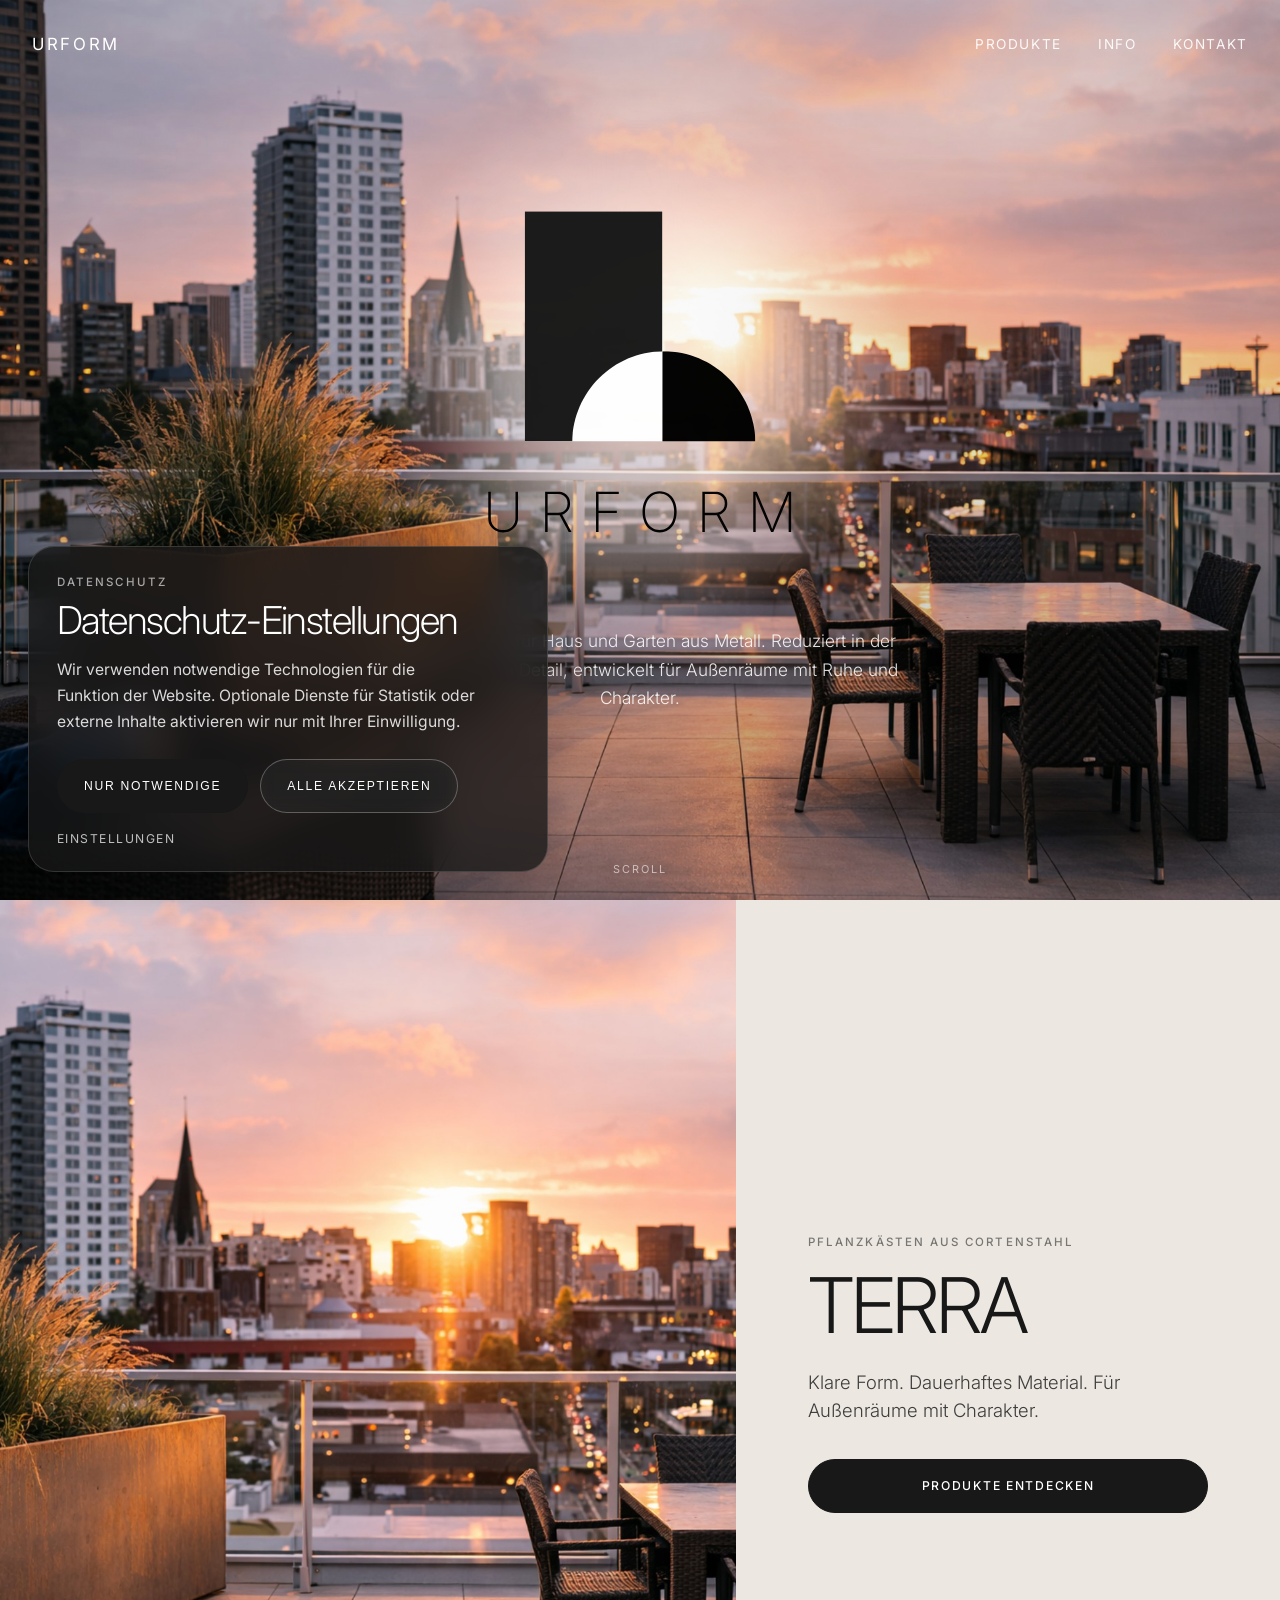
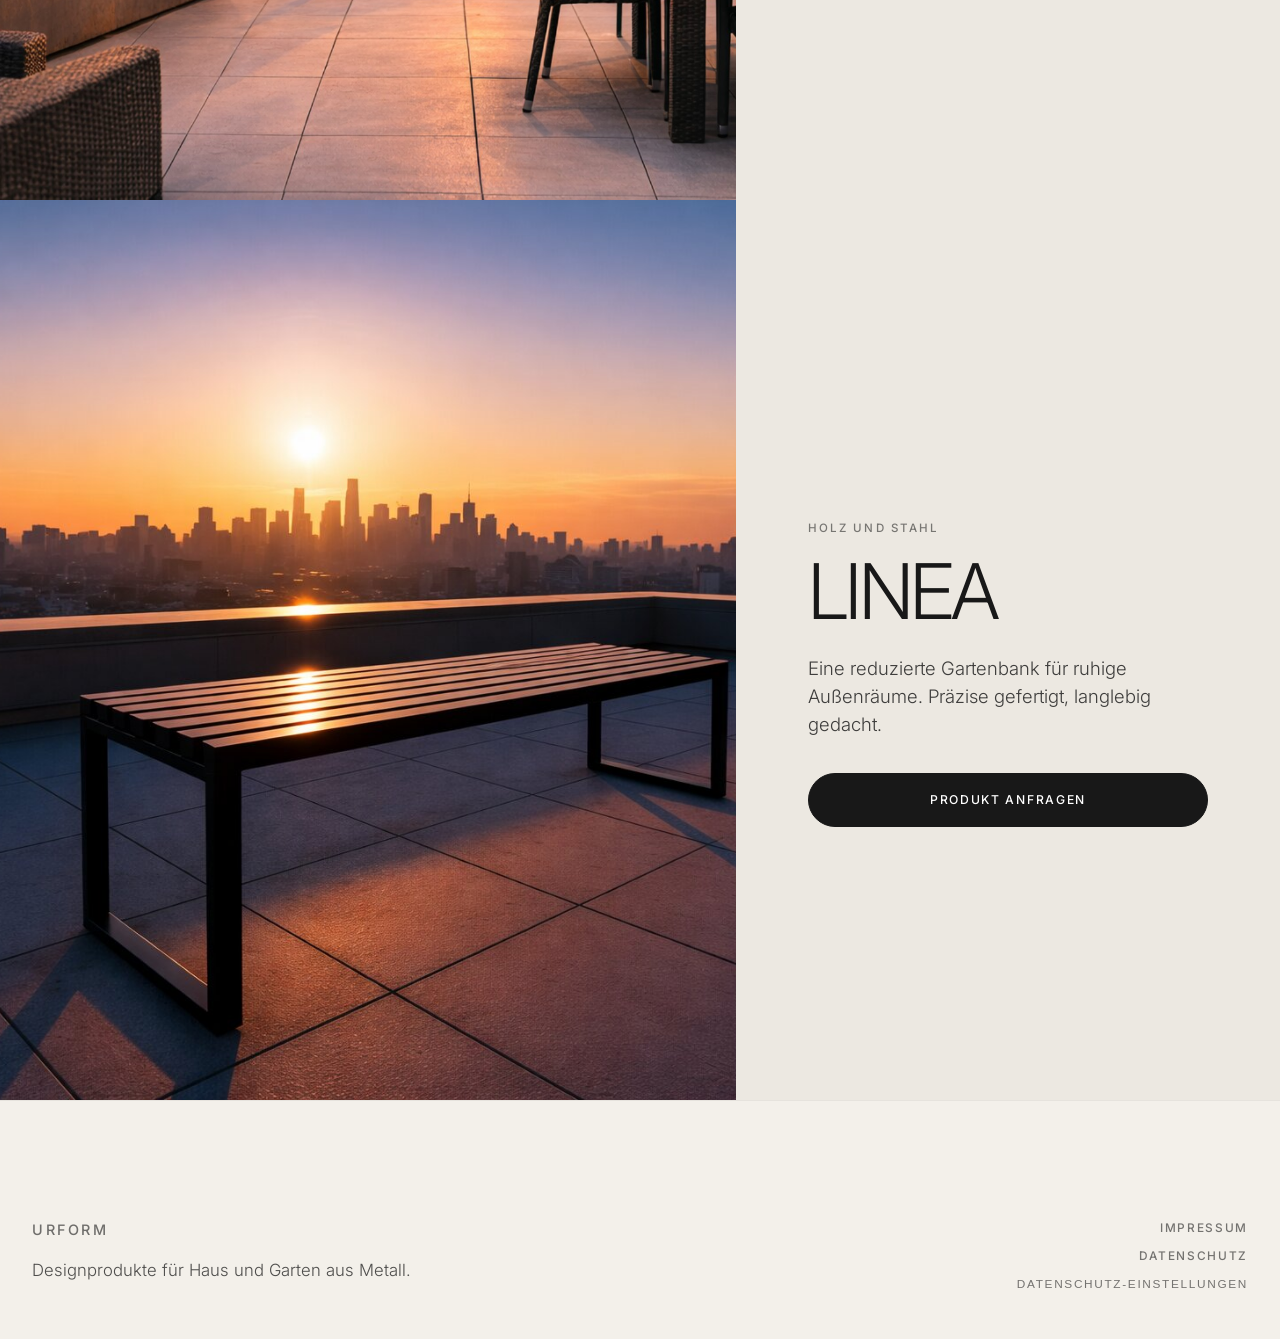
==== commit 47abbe48: "Fix index and clean responsive css" ====
--- a/docs/index.html
+++ b/docs/index.html
@@ -36,7 +36,6 @@
   </header>
 
   <main class="snap-container">
-    <!-- HERO / MARKE -->
     <section class="panel hero-panel">
       <div class="panel-image">
         <img
@@ -47,22 +46,26 @@
       </div>
 
       <div class="panel-content panel-content-center panel-content-brand">
-        <img
-          src="images/Logo_svg.svg"
-          alt="URFORM"
-          class="hero-brand-logo"
-        />
+        <div class="hero-brand-wrap">
+          <div class="hero-vignette"></div>
+
+          <img
+            src="images/Logo_svg.svg"
+            alt="URFORM"
+            class="hero-brand-logo"
+          />
+        </div>
 
         <p class="hero-brand-text">
           Designprodukte für Haus und Garten aus Metall.
-          Reduziert in der Form, präzise im Detail, entwickelt für Außenräume mit Ruhe und Charakter.
+          Reduziert in der Form, präzise im Detail, entwickelt für Außenräume
+          mit Ruhe und Charakter.
         </p>
       </div>
 
       <div class="scroll-indicator">SCROLL</div>
     </section>
 
-    <!-- PRODUKT 01 / TERRA -->
     <section class="panel product-panel terra-panel">
       <div class="panel-split">
         <div class="panel-split-image">
@@ -83,7 +86,6 @@
       </div>
     </section>
 
-    <!-- PRODUKT 02 / LINEA -->
     <section class="panel product-panel">
       <div class="panel-split">
         <div class="panel-split-image">
--- a/docs/css/style.css
+++ b/docs/css/style.css
@@ -156,7 +156,7 @@
   width: auto;
 }
 
-/* optionaler heller Legal-Header */
+/* ===== LEGAL HEADER VARIANTS ===== */
 .site-header-legal {
   background: rgba(243, 240, 234, 0.92);
   backdrop-filter: blur(10px);
@@ -177,7 +177,6 @@
   opacity: 0.65;
 }
 
-/* dunkler Legal-Header */
 .site-header-legal-dark {
   background: rgba(24, 24, 24, 0.92);
   backdrop-filter: blur(10px);
@@ -199,34 +198,6 @@
 }
 
 /* ===== STARTSEITE ===== */
-/* ===== HERO BRAND (NEU) ===== */
-.panel-content-brand {
-  max-width: 900px;
-}
-
-.hero-brand-logo {
-  display: block;
-  width: min(520px, 70vw);
-  height: auto;
-  margin: 0 auto;
-  filter: brightness(0) invert(1);
-  opacity: 0.98;
-}
-
-.hero-brand-text {
-  max-width: 560px;
-  margin: 28px auto 0;
-  font-size: clamp(1rem, 1.35vw, 1.2rem);
-  line-height: 1.65;
-  font-weight: 300;
-  color: rgba(255, 255, 255, 0.88);
-  text-align: center;
-}
-
-/* optional kleine Feinjustierung für TERRA Section */
-.terra-panel .panel-split-content .eyebrow {
-  color: rgba(24, 24, 24, 0.55);
-}
 .snap-container {
   width: 100%;
 }
@@ -284,6 +255,54 @@
   flex-direction: column;
   align-items: center;
   justify-content: center;
+  text-align: center;
+}
+
+.panel-content-brand {
+  max-width: 900px;
+}
+
+.hero-brand-wrap {
+  position: relative;
+  display: flex;
+  align-items: center;
+  justify-content: center;
+}
+
+.hero-vignette {
+  position: absolute;
+  width: 520px;
+  height: 520px;
+  border-radius: 50%;
+  background: radial-gradient(
+    circle,
+    rgba(255, 255, 255, 0.9) 0%,
+    rgba(255, 255, 255, 0.55) 35%,
+    rgba(255, 255, 255, 0.18) 60%,
+    rgba(255, 255, 255, 0.04) 75%,
+    rgba(255, 255, 255, 0) 100%
+  );
+  filter: blur(10px);
+  z-index: 1;
+}
+
+.hero-brand-logo {
+  position: relative;
+  z-index: 2;
+  display: block;
+  width: min(460px, 60vw);
+  height: auto;
+  margin: 0 auto;
+  opacity: 0.98;
+}
+
+.hero-brand-text {
+  max-width: 560px;
+  margin: 36px auto 0;
+  font-size: clamp(1rem, 1.35vw, 1.2rem);
+  line-height: 1.65;
+  font-weight: 300;
+  color: rgba(255, 255, 255, 0.88);
   text-align: center;
 }
 
@@ -405,7 +424,8 @@
   padding: 120px 72px 72px;
 }
 
-.panel-split-content .eyebrow {
+.panel-split-content .eyebrow,
+.terra-panel .panel-split-content .eyebrow {
   color: rgba(24, 24, 24, 0.55);
 }
 
@@ -1304,10 +1324,16 @@
     padding: 0 20px 36px;
   }
 
-  .hero-panel h1 {
-    font-size: clamp(3.5rem, 18vw, 6rem);
-  }
-
+  .hero-brand-logo {
+    width: min(380px, 72vw);
+  }
+
+  .hero-vignette {
+    width: 420px;
+    height: 420px;
+  }
+
+  .hero-brand-text,
   .lead,
   .page-intro {
     max-width: 100%;
@@ -1332,6 +1358,10 @@
     padding: 24px;
   }
 
+  .brand-mark-side {
+    height: 36px;
+  }
+
   .legal-section {
     padding: calc(var(--header-height) + 44px) 0 80px;
   }
@@ -1381,41 +1411,57 @@
 @media (max-width: 640px) {
   .header-inner {
     padding: 0 16px;
-    flex-direction: row;
-    justify-content: space-between;
-    gap: 16px;
+    gap: 12px;
   }
 
   .logo {
-    font-size: 0.95rem;
+    font-size: 0.9rem;
+    letter-spacing: 0.12em;
   }
 
   .logo-wrap {
-    max-width: 160px;
+    max-width: 150px;
   }
 
   .logo-image,
   .logo-image-dark {
-    height: 22px;
+    height: 20px;
     width: auto;
   }
 
   .main-nav {
-    gap: 12px;
+    gap: 10px;
+    flex-wrap: wrap;
+    justify-content: flex-end;
   }
 
   .main-nav a {
-    font-size: 0.68rem;
-    letter-spacing: 0.1em;
+    font-size: 0.64rem;
+    letter-spacing: 0.08em;
   }
 
   .panel-split-content h2,
-  .feature-copy h2 {
+  .feature-copy h2,
+  .split-showcase-copy h2 {
     font-size: 2.5rem;
   }
 
   .loader-text {
     letter-spacing: 0.1em;
+  }
+
+  .hero-brand-logo {
+    width: min(300px, 75vw);
+  }
+
+  .hero-vignette {
+    width: 320px;
+    height: 320px;
+  }
+
+  .hero-brand-text {
+    font-size: 0.98rem;
+    line-height: 1.6;
   }
 
   .container-wide,
@@ -1437,6 +1483,10 @@
   .content-section,
   .cta-band {
     padding-bottom: 80px;
+  }
+
+  .brand-mark-side {
+    height: 32px;
   }
 
   .legal-section {
@@ -1484,4 +1534,24 @@
   .footer-link-button {
     font-size: 0.7rem;
   }
+}
+
+@media (max-width: 420px) {
+  .header-inner {
+    align-items: flex-start;
+    padding-top: 14px;
+    padding-bottom: 10px;
+  }
+
+  .main-nav {
+    max-width: 170px;
+  }
+
+  .site-header {
+    height: 86px;
+  }
+
+  .legal-section {
+    padding-top: calc(var(--header-height) + 52px);
+  }
 }
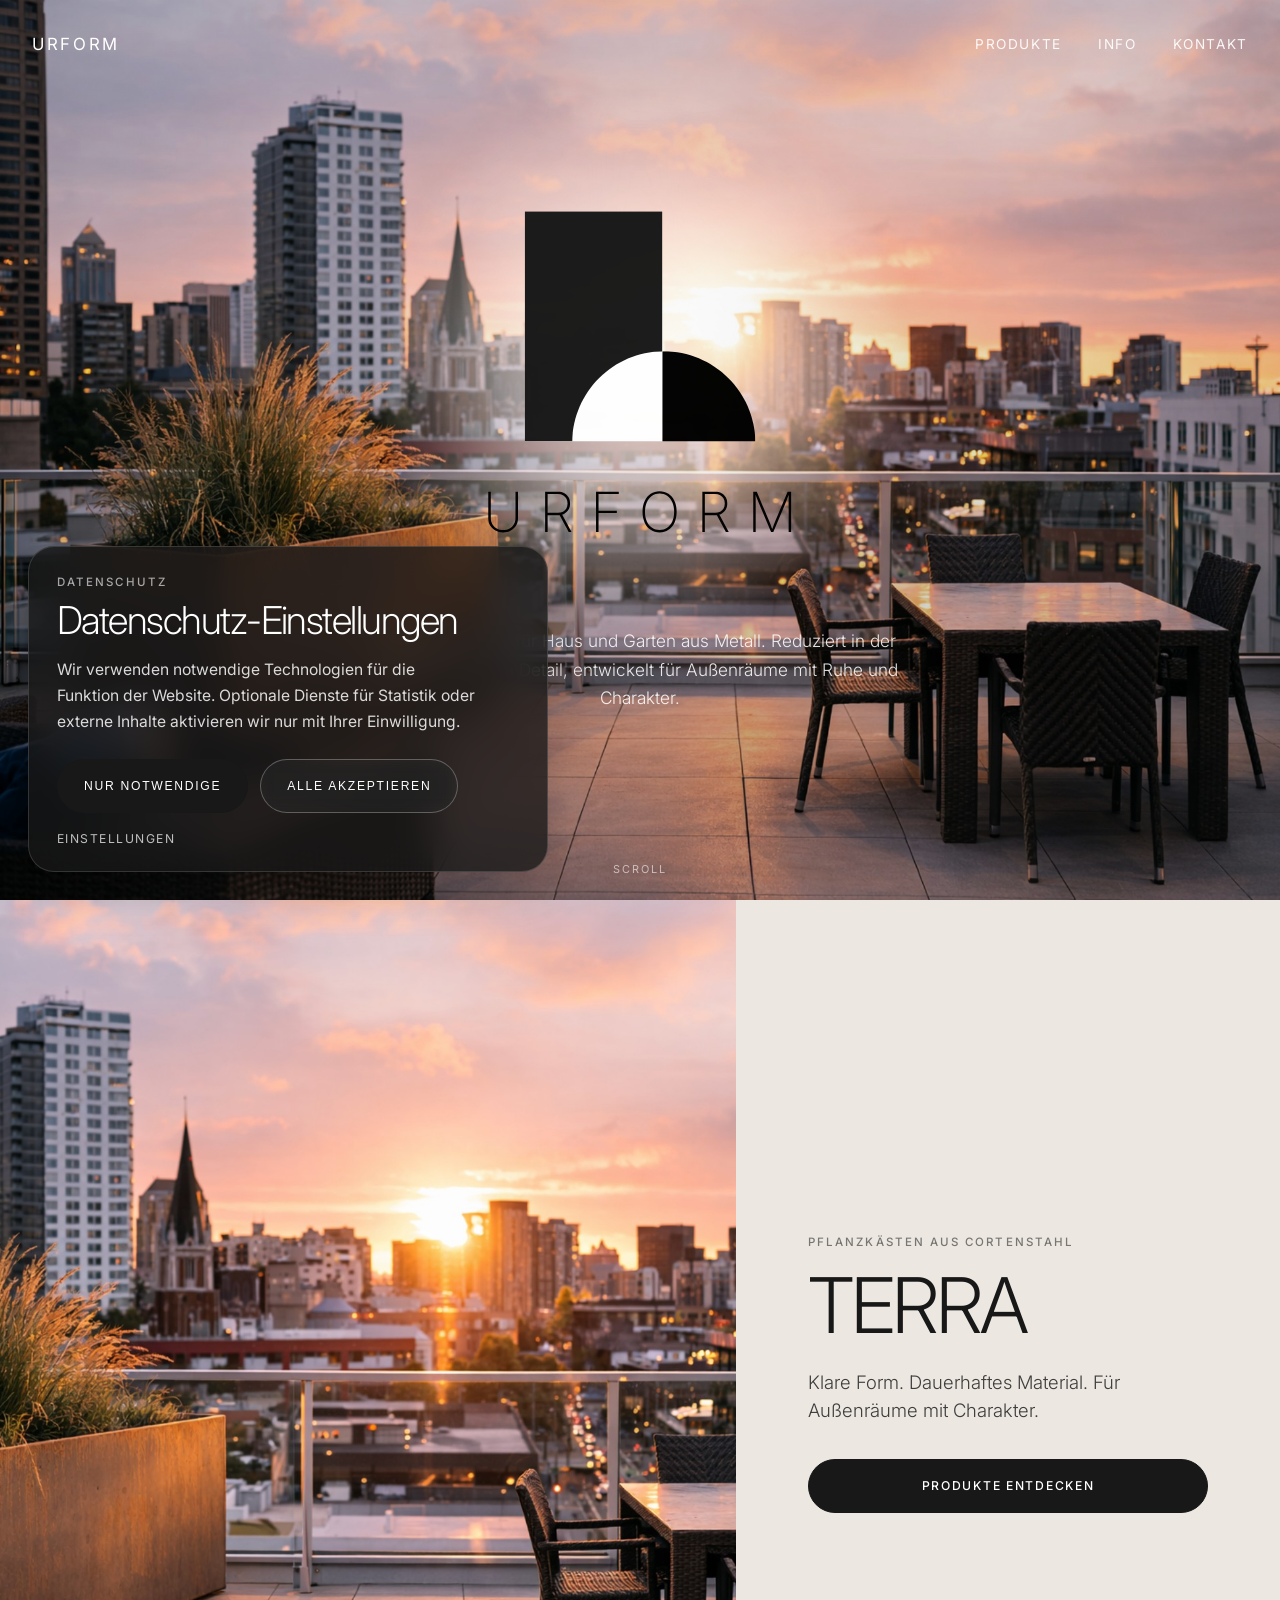
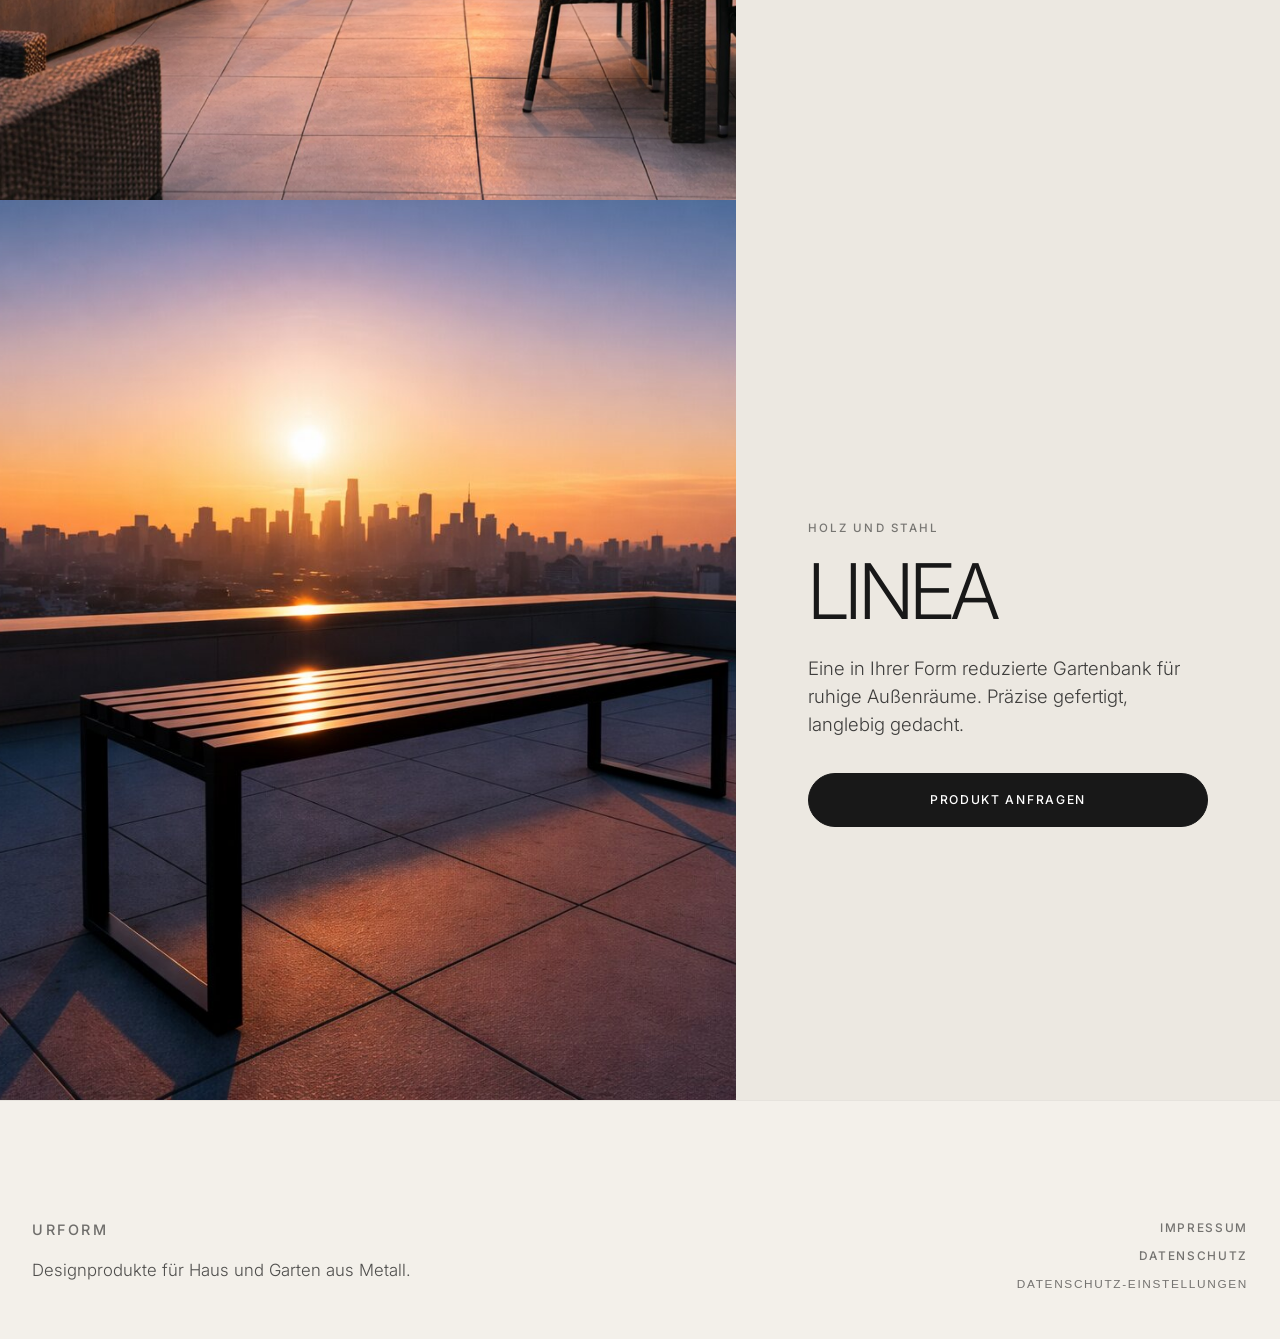
==== commit 6fa9455e: "Formulierung index" ====
--- a/docs/index.html
+++ b/docs/index.html
@@ -99,7 +99,7 @@
           <p class="eyebrow">HOLZ UND STAHL</p>
           <h2>LINEA</h2>
           <p class="lead dark">
-            Eine reduzierte Gartenbank für ruhige Außenräume.
+            Eine in Ihrer Form reduzierte Gartenbank für ruhige Außenräume.
             Präzise gefertigt, langlebig gedacht.
           </p>
           <a href="kontakt.html" class="btn btn-dark">PRODUKT ANFRAGEN</a>
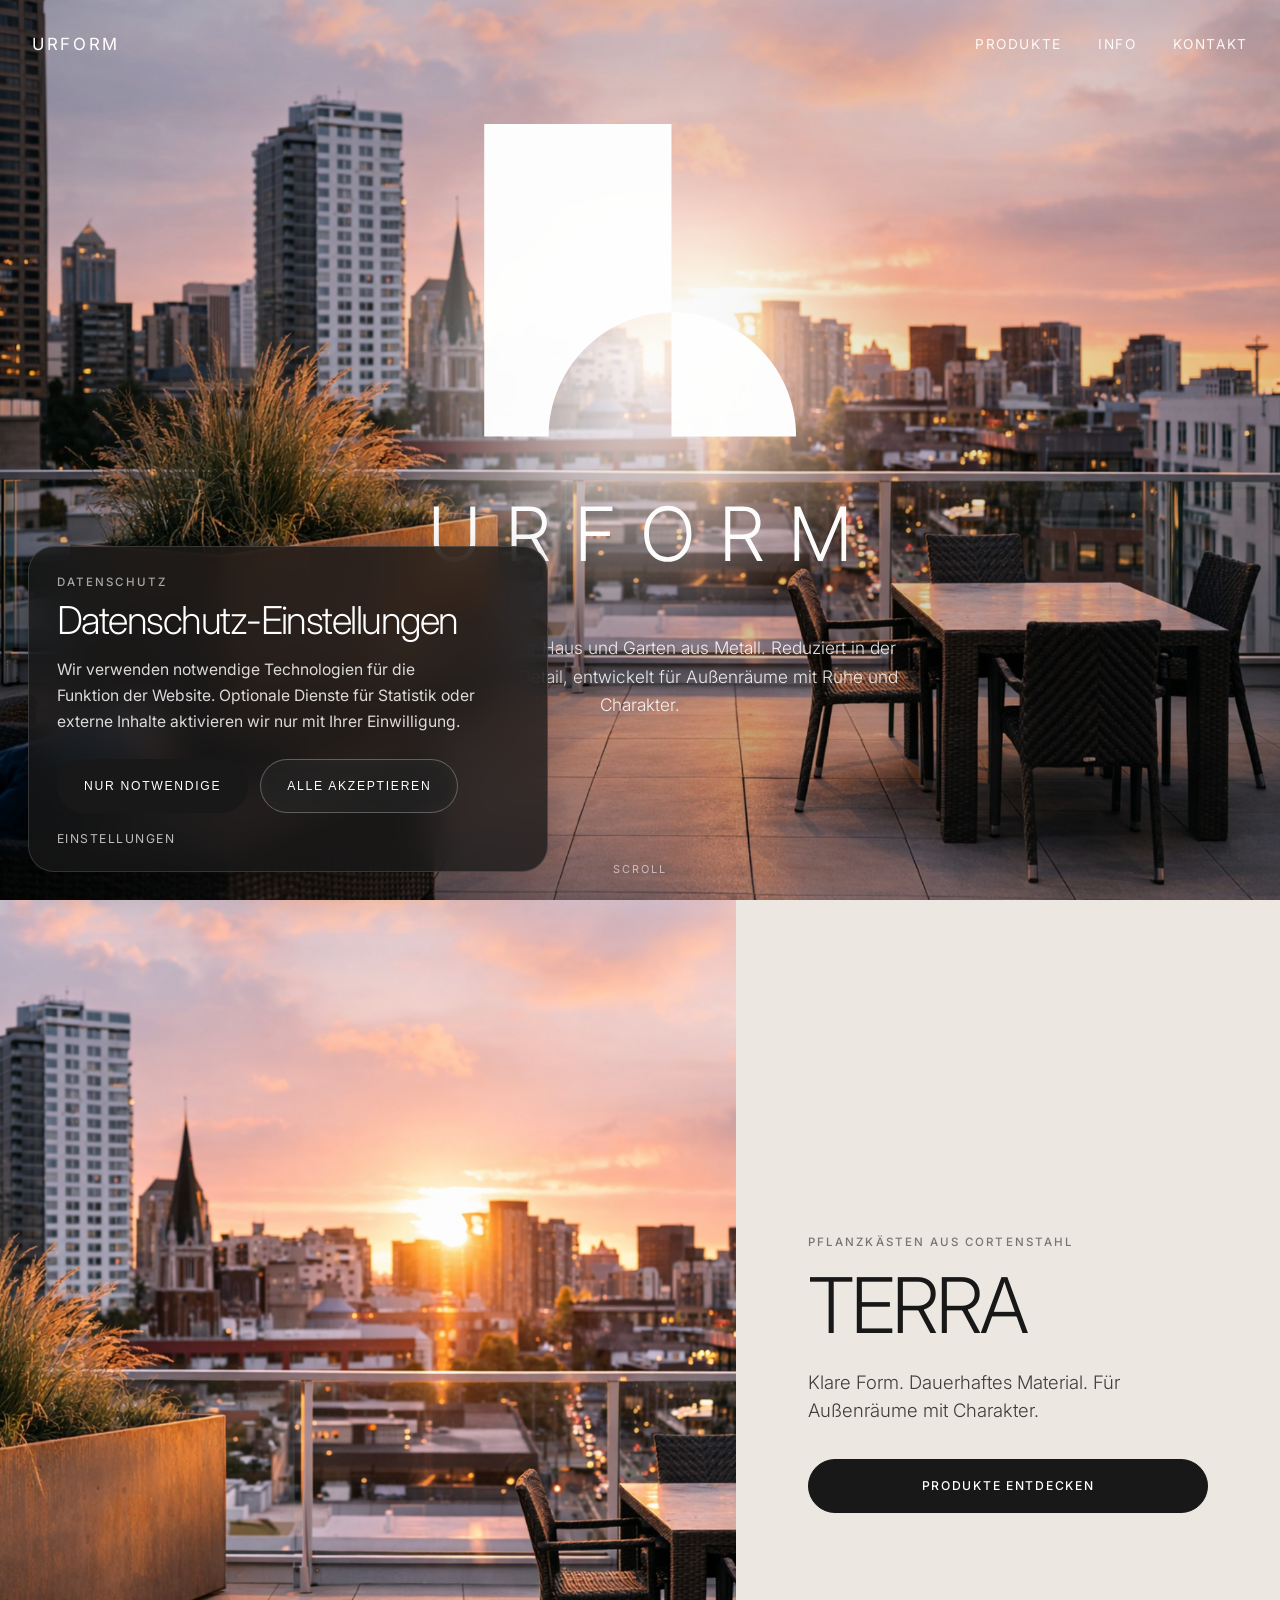
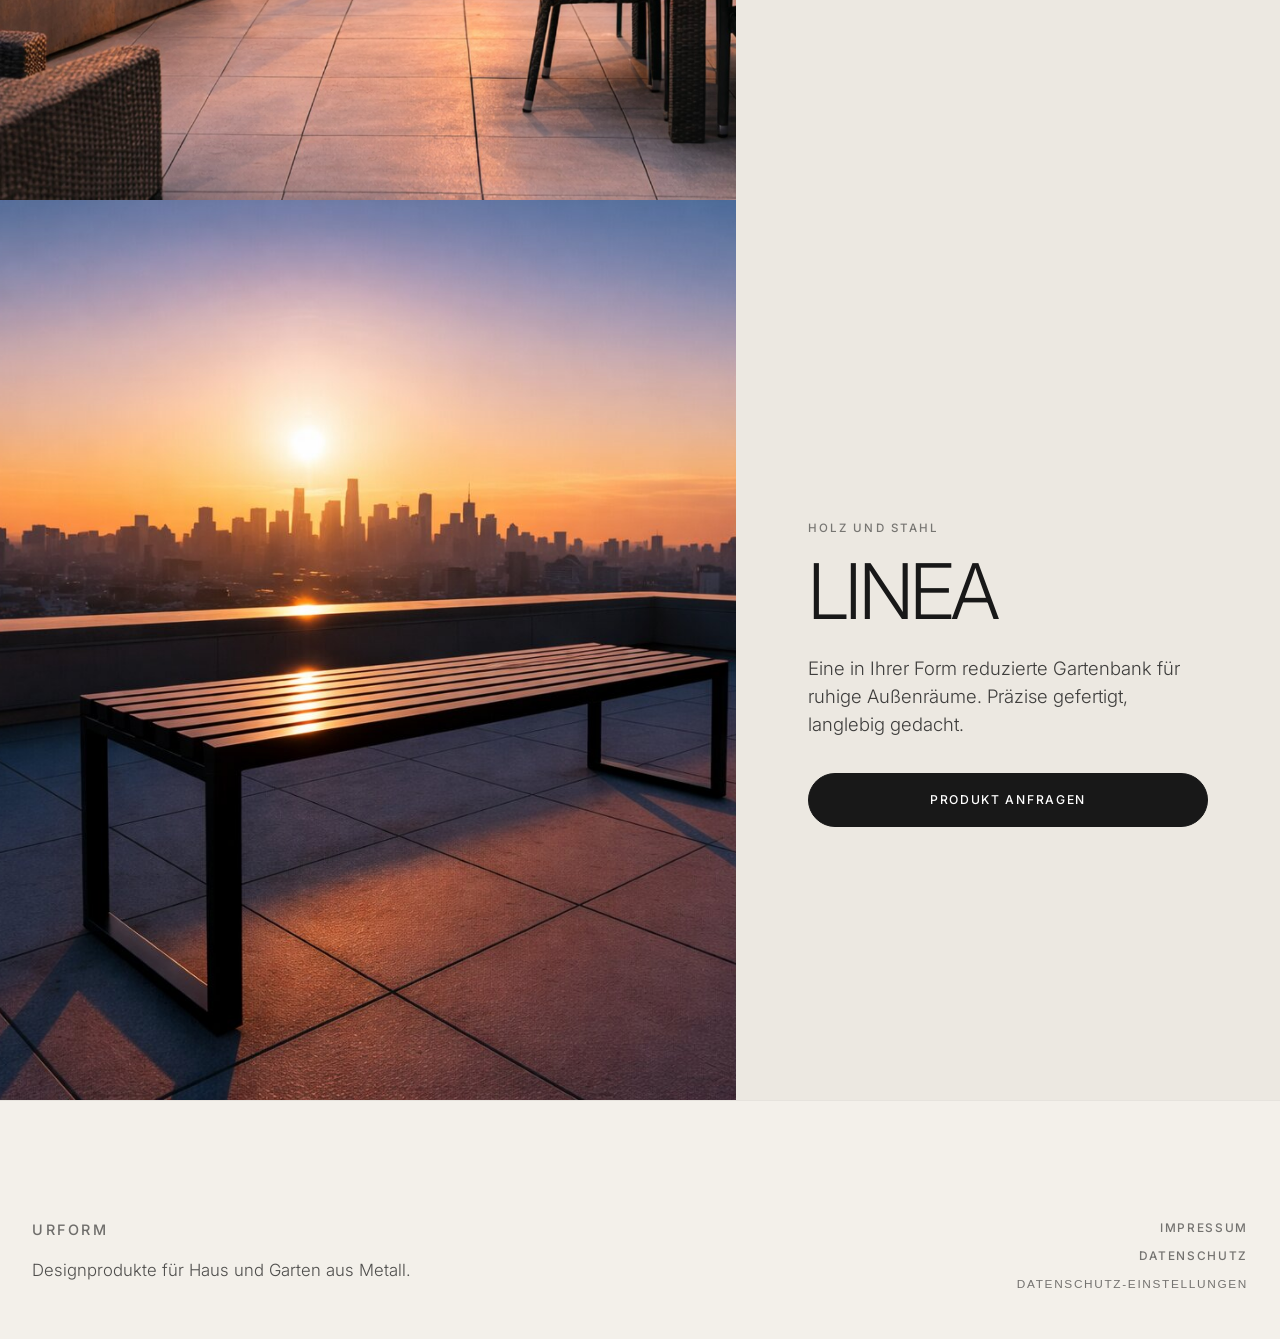
==== commit 937999bb: "Logo dateien ersetzt" ====
--- a/docs/index.html
+++ b/docs/index.html
@@ -50,7 +50,7 @@
           <div class="hero-vignette"></div>
 
           <img
-            src="images/Logo_svg.svg"
+            src="images/Logo_text_w.svg"
             alt="URFORM"
             class="hero-brand-logo"
           />
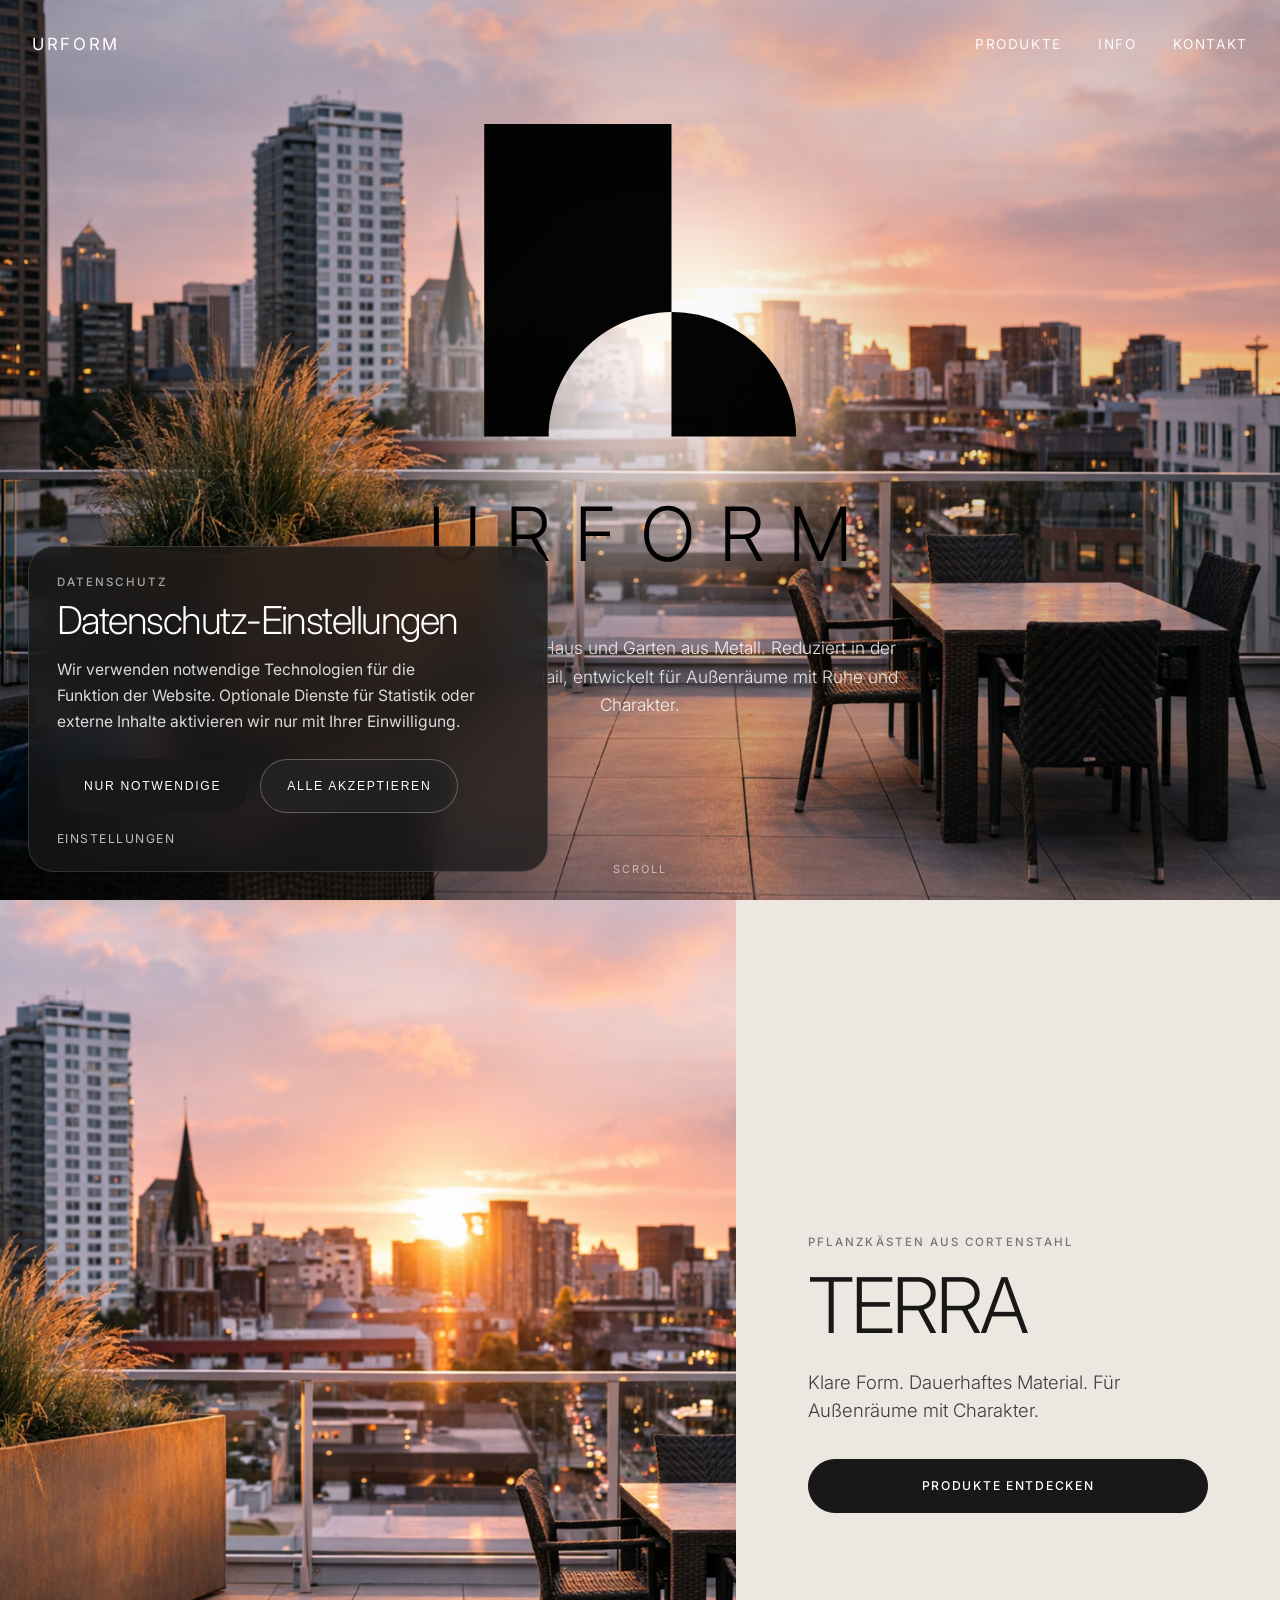
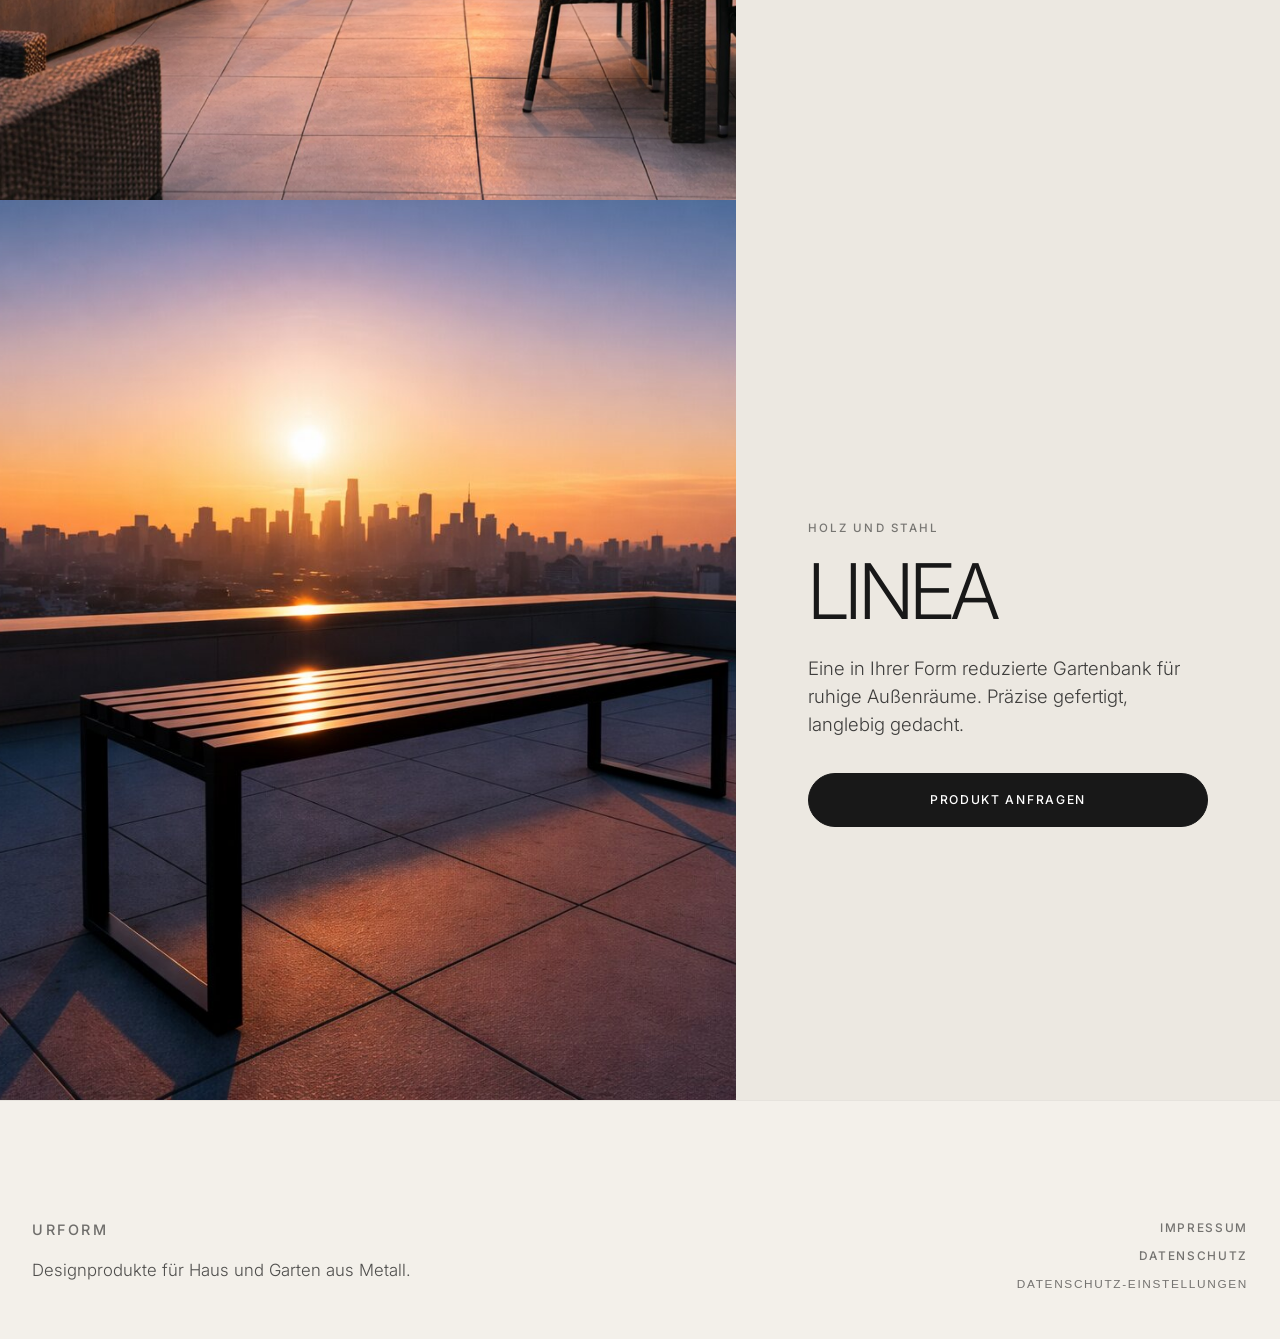
==== commit f983eb2d: "Logo dateien ersetzt" ====
--- a/docs/index.html
+++ b/docs/index.html
@@ -50,7 +50,7 @@
           <div class="hero-vignette"></div>
 
           <img
-            src="images/Logo_text_w.svg"
+            src="images/Logo_text.svg"
             alt="URFORM"
             class="hero-brand-logo"
           />
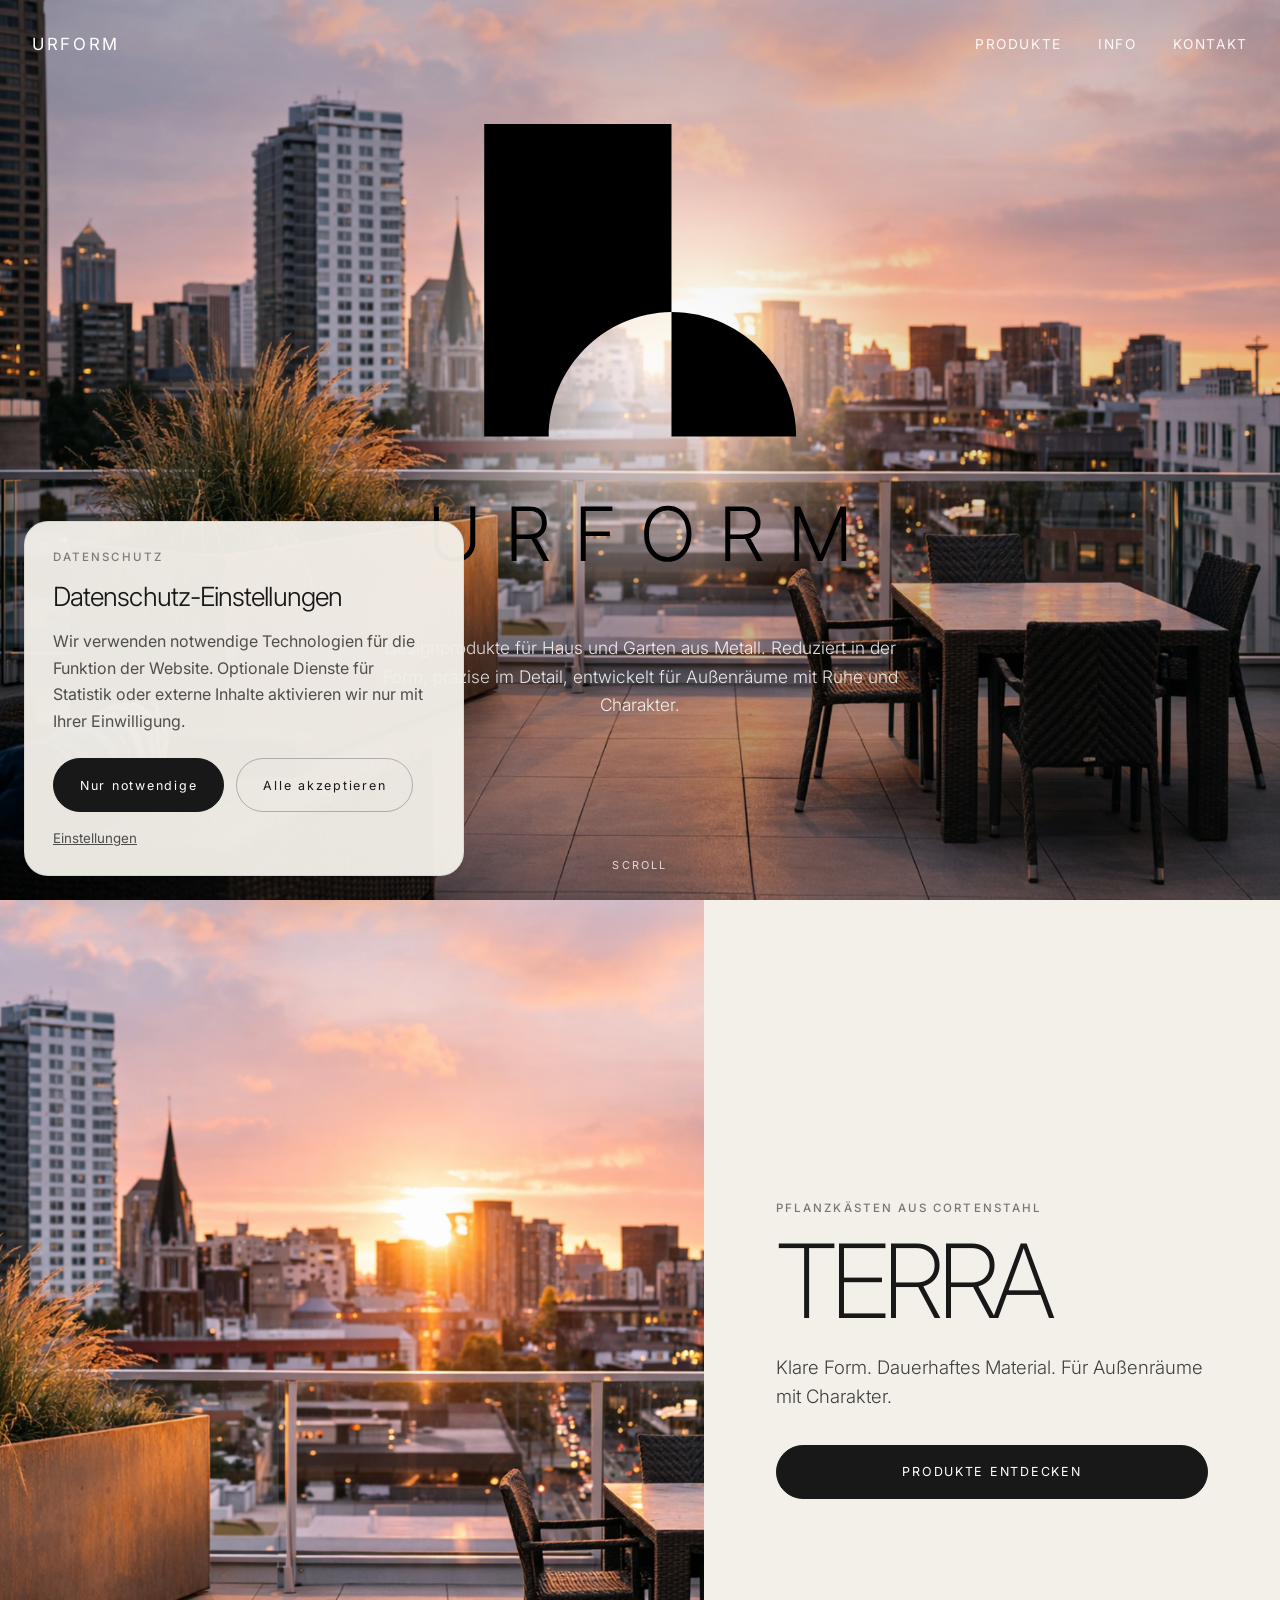
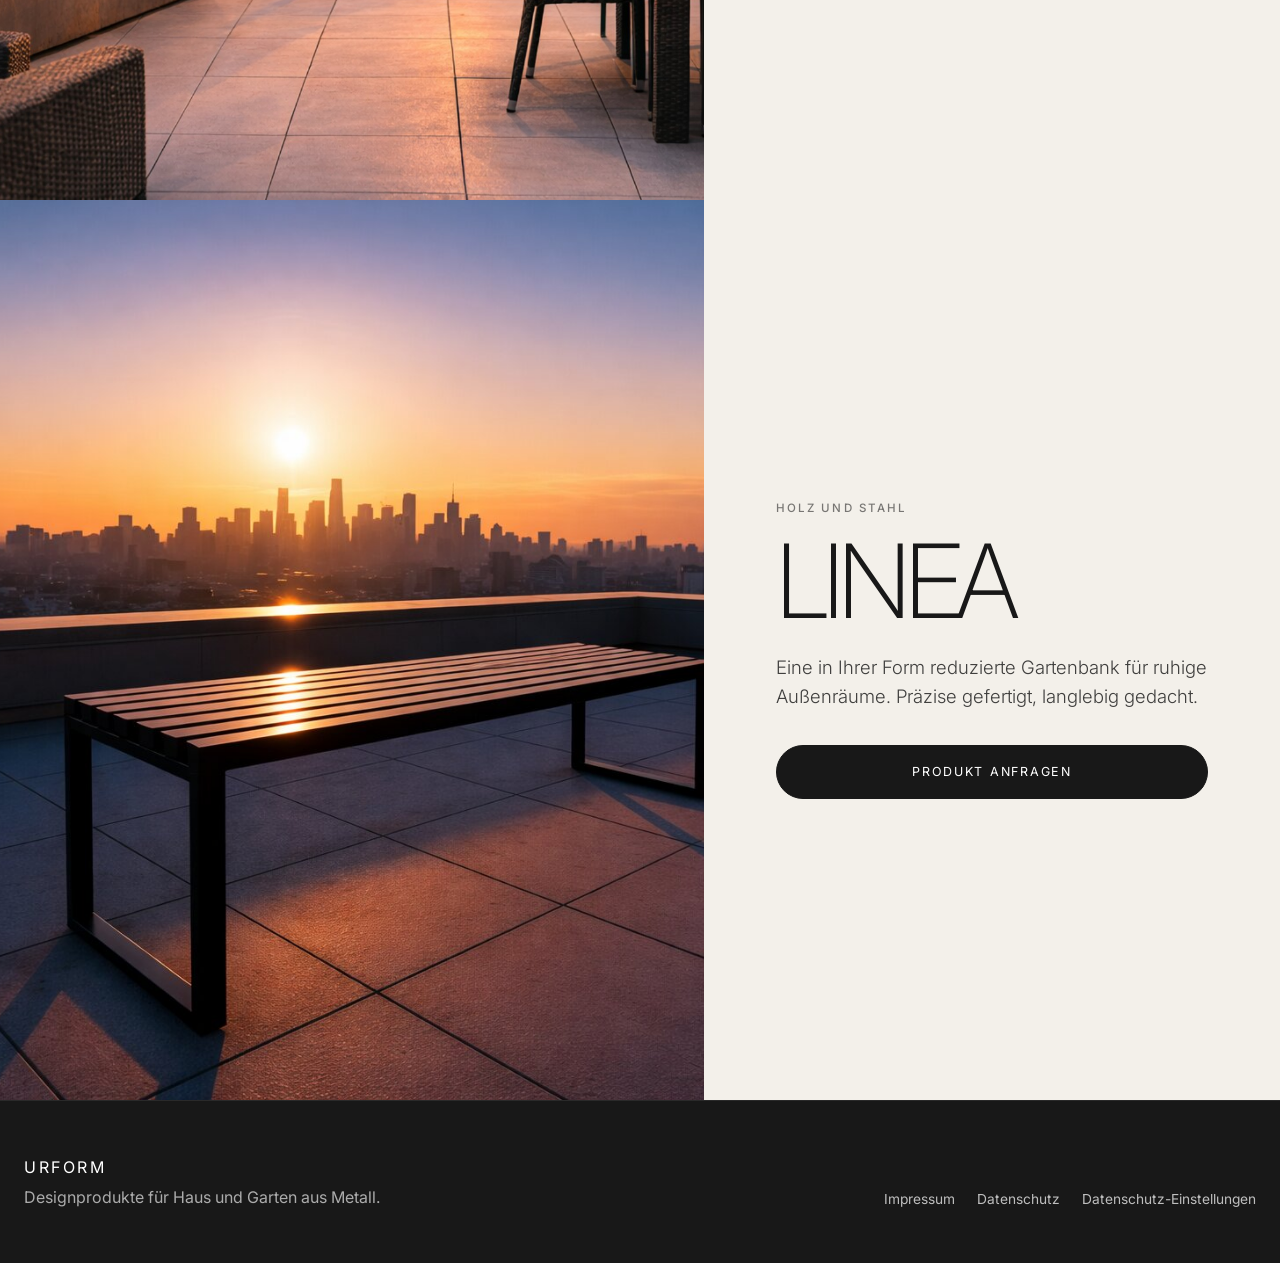
==== commit f206cd8e: "favicon hinzugefügt" ====
--- a/docs/index.html
+++ b/docs/index.html
@@ -15,6 +15,9 @@
     rel="stylesheet"
   />
   <link rel="stylesheet" href="css/style.css" />
+<link rel="icon" href="images/favicon.svg" type="image/svg+xml" />
+<link rel="icon" href="images/favicon.png" type="image/png" />
+<link rel="apple-touch-icon" href="images/favicon.png" />
 </head>
 <body>
   <div class="loader" aria-hidden="true">
--- a/docs/css/style.css
+++ b/docs/css/style.css
@@ -15,7 +15,8 @@
   --transition: 260ms ease;
 }
 
-/* ===== RESET / BASE ===== */
+/* RESET / BASE */
+
 * {
   box-sizing: border-box;
 }
@@ -24,7 +25,7 @@
 body {
   margin: 0;
   padding: 0;
-  font-family: "Inter", sans-serif;
+  font-family: "Inter", Arial, sans-serif;
   background: var(--bg);
   color: var(--text);
   scroll-behavior: smooth;
@@ -36,7 +37,7 @@
 
 img {
   display: block;
-  width: 100%;
+  max-width: 100%;
   height: auto;
 }
 
@@ -45,6 +46,13 @@
   text-decoration: none;
 }
 
+button,
+input,
+select,
+textarea {
+  font-family: inherit;
+}
+
 .container-wide {
   width: min(calc(100% - 48px), var(--container-wide));
   margin: 0 auto;
@@ -55,11 +63,12 @@
   margin: 0 auto;
 }
 
-/* ===== LOADER ===== */
+/* LOADER */
+
 .loader {
   position: fixed;
   inset: 0;
-  background: #181818;
+  background: var(--bg-dark);
   z-index: 9999;
   display: flex;
   align-items: center;
@@ -84,7 +93,8 @@
   font-weight: 300;
 }
 
-/* ===== HEADER ===== */
+/* HEADER */
+
 .site-header {
   position: fixed;
   inset: 0 0 auto 0;
@@ -111,24 +121,7 @@
   font-weight: 400;
   letter-spacing: 0.16em;
   color: #fff;
-  flex: 0 0 auto;
-}
-
-.logo-wrap {
-  display: inline-flex;
-  align-items: center;
-  flex: 0 0 auto;
-  width: auto;
-  max-width: 220px;
-}
-
-.logo-image,
-.logo-image-dark {
-  display: block;
-  width: auto;
-  height: 28px;
-  max-width: 100%;
-  object-fit: contain;
+  white-space: nowrap;
 }
 
 .main-nav {
@@ -146,58 +139,39 @@
 
 .main-nav a:hover,
 .main-nav a.is-active {
-  opacity: 0.7;
-}
-
-header img,
-.logo-wrap img,
-.logo-image,
-.logo-image-dark {
-  width: auto;
-}
-
-/* ===== LEGAL HEADER VARIANTS ===== */
+  opacity: 0.65;
+}
+
+/* LEGAL HEADER */
+
+.site-header-legal,
+.site-header-legal-dark {
+  backdrop-filter: blur(10px);
+  -webkit-backdrop-filter: blur(10px);
+}
+
 .site-header-legal {
   background: rgba(243, 240, 234, 0.92);
-  backdrop-filter: blur(10px);
-  -webkit-backdrop-filter: blur(10px);
   border-bottom: 1px solid rgba(24, 24, 24, 0.06);
 }
 
-.site-header-legal .logo {
+.site-header-legal .logo,
+.site-header-legal .main-nav a {
   color: var(--text);
-}
-
-.site-header-legal .main-nav a {
-  color: rgba(24, 24, 24, 0.88);
-}
-
-.site-header-legal .main-nav a:hover,
-.site-header-legal .main-nav a.is-active {
-  opacity: 0.65;
 }
 
 .site-header-legal-dark {
   background: rgba(24, 24, 24, 0.92);
-  backdrop-filter: blur(10px);
-  -webkit-backdrop-filter: blur(10px);
   border-bottom: 1px solid rgba(255, 255, 255, 0.08);
 }
 
-.site-header-legal-dark .logo {
+.site-header-legal-dark .logo,
+.site-header-legal-dark .main-nav a {
   color: #fff;
 }
 
-.site-header-legal-dark .main-nav a {
-  color: rgba(255, 255, 255, 0.82);
-}
-
-.site-header-legal-dark .main-nav a:hover,
-.site-header-legal-dark .main-nav a.is-active {
-  opacity: 0.6;
-}
-
-/* ===== STARTSEITE ===== */
+/* STARTSEITE */
+
 .snap-container {
   width: 100%;
 }
@@ -218,25 +192,31 @@
   inset: 0;
 }
 
-.panel-image img {
+.panel-image img,
+.subhero-bg img,
+.panel-split-image img,
+.split-showcase-media img,
+.feature-media img {
   width: 100%;
   height: 100%;
   object-fit: cover;
-  object-position: center center;
+}
+
+.panel-image img {
   transform: scale(1.04);
   transition: transform 6s ease;
 }
 
-.panel-overlay {
+.panel-overlay,
+.subhero-overlay {
   position: absolute;
   inset: 0;
-  background:
-    linear-gradient(
-      to bottom,
-      rgba(0, 0, 0, 0.10),
-      rgba(0, 0, 0, 0.05) 30%,
-      rgba(0, 0, 0, 0.28) 100%
-    );
+  background: linear-gradient(
+    to bottom,
+    rgba(0, 0, 0, 0.14),
+    rgba(0, 0, 0, 0.05) 35%,
+    rgba(0, 0, 0, 0.38) 100%
+  );
 }
 
 .panel-content {
@@ -276,11 +256,9 @@
   border-radius: 50%;
   background: radial-gradient(
     circle,
-    rgba(255, 255, 255, 0.9) 0%,
-    rgba(255, 255, 255, 0.55) 35%,
-    rgba(255, 255, 255, 0.18) 60%,
-    rgba(255, 255, 255, 0.04) 75%,
-    rgba(255, 255, 255, 0) 100%
+    rgba(255, 255, 255, 0.85) 0%,
+    rgba(255, 255, 255, 0.38) 45%,
+    rgba(255, 255, 255, 0) 72%
   );
   filter: blur(10px);
   z-index: 1;
@@ -293,7 +271,6 @@
   width: min(460px, 60vw);
   height: auto;
   margin: 0 auto;
-  opacity: 0.98;
 }
 
 .hero-brand-text {
@@ -306,780 +283,552 @@
   text-align: center;
 }
 
-.eyebrow {
+.scroll-indicator {
+  position: absolute;
+  left: 50%;
+  bottom: 28px;
+  z-index: 3;
+  transform: translateX(-50%);
+  color: rgba(255, 255, 255, 0.78);
+  font-size: 0.68rem;
+  letter-spacing: 0.2em;
+}
+
+/* BUTTONS */
+
+.btn {
+  display: inline-flex;
+  align-items: center;
+  justify-content: center;
+  min-width: 220px;
+  min-height: 54px;
+  margin-top: 34px;
+  padding: 0 26px;
+  border-radius: 999px;
+  border: 1px solid currentColor;
+  background: transparent;
+  color: inherit;
+  font-size: 0.78rem;
+  font-weight: 400;
+  letter-spacing: 0.14em;
+  text-align: center;
+  cursor: pointer;
+  transition: background var(--transition), color var(--transition), border-color var(--transition);
+}
+
+.btn-dark {
+  background: var(--text);
+  color: #fff;
+  border-color: var(--text);
+}
+
+.btn-dark:hover {
+  background: transparent;
+  color: var(--text);
+}
+
+.btn-outline {
+  background: transparent;
+  color: var(--text);
+  border-color: rgba(24, 24, 24, 0.28);
+}
+
+.btn-outline:hover {
+  background: var(--text);
+  color: #fff;
+}
+
+/* HOME PRODUCT PANELS */
+
+.product-panel {
+  background: var(--bg);
+}
+
+.panel-split {
+  min-height: 100vh;
+  display: grid;
+  grid-template-columns: 1.1fr 0.9fr;
+}
+
+.panel-split-image {
+  min-height: 100vh;
+}
+
+.panel-split-content {
+  display: flex;
+  flex-direction: column;
+  justify-content: center;
+  padding: 96px 72px;
+}
+
+.eyebrow,
+.page-kicker,
+.feature-label {
   margin: 0 0 20px;
   font-size: 0.72rem;
   font-weight: 500;
   letter-spacing: 0.18em;
   text-transform: uppercase;
-  color: rgba(255, 255, 255, 0.72);
-}
-
-.hero-panel h1 {
+  color: rgba(24, 24, 24, 0.56);
+}
+
+.page-kicker-light {
+  color: rgba(255, 255, 255, 0.7);
+}
+
+.panel-split-content h2 {
   margin: 0;
-  font-size: clamp(4.6rem, 10vw, 8.8rem);
-  font-weight: 200;
+  font-size: clamp(4rem, 8vw, 8rem);
+  font-weight: 220;
   line-height: 0.9;
-  letter-spacing: -0.055em;
-}
-
-.lead {
+  letter-spacing: -0.06em;
+}
+
+.lead,
+.page-intro {
   max-width: 560px;
   margin: 26px 0 0;
   font-size: clamp(1rem, 1.45vw, 1.28rem);
-  line-height: 1.5;
+  line-height: 1.55;
   font-weight: 300;
-  color: rgba(255, 255, 255, 0.88);
 }
 
 .lead.dark {
   color: rgba(24, 24, 24, 0.82);
 }
 
-.btn {
-  display: inline-flex;
+/* SUBPAGES */
+
+.subpage {
+  background: var(--bg);
+}
+
+.subhero {
+  position: relative;
+  min-height: 72vh;
+  display: flex;
+  align-items: flex-end;
+  overflow: hidden;
+}
+
+.subhero-bg {
+  position: absolute;
+  inset: 0;
+}
+
+.subhero-content {
+  position: relative;
+  z-index: 2;
+  padding: 180px 0 92px;
+}
+
+.page-title {
+  margin: 0;
+  font-size: clamp(3rem, 7vw, 6.8rem);
+  font-weight: 220;
+  line-height: 0.95;
+  letter-spacing: -0.06em;
+}
+
+.page-title-light,
+.page-intro-light {
+  color: #fff;
+}
+
+/* PRODUKTE */
+
+.product-feature {
+  padding: 120px 0;
+  background: var(--bg);
+}
+
+.product-feature-alt {
+  background: var(--bg-soft);
+}
+
+.feature-grid {
+  width: min(calc(100% - 48px), var(--container-wide));
+  margin: 0 auto;
+  display: grid;
+  grid-template-columns: 1.04fr 0.96fr;
+  gap: 72px;
   align-items: center;
-  justify-content: center;
-  min-width: 220px;
-  height: 54px;
-  margin-top: 34px;
-  padding: 0 26px;
-  border-radius: 999px;
-  font-size: 0.76rem;
+}
+
+.product-feature-alt .feature-grid {
+  direction: rtl;
+}
+
+.product-feature-alt .feature-copy,
+.product-feature-alt .feature-media {
+  direction: ltr;
+}
+
+.feature-media {
+  min-height: 680px;
+  background: #ddd;
+  overflow: hidden;
+}
+
+.feature-copy h2 {
+  margin: 0;
+  font-size: clamp(4rem, 8vw, 7.5rem);
+  font-weight: 220;
+  line-height: 0.9;
+  letter-spacing: -0.06em;
+}
+
+.feature-text {
+  max-width: 560px;
+  margin: 28px 0 42px;
+  font-size: 1.05rem;
+  line-height: 1.75;
+  color: var(--text-soft);
+}
+
+.spec-list {
+  border-top: 1px solid var(--line);
+  border-bottom: 1px solid var(--line);
+}
+
+.spec-item {
+  display: grid;
+  grid-template-columns: 140px 1fr;
+  gap: 24px;
+  padding: 18px 0;
+  border-bottom: 1px solid var(--line);
+}
+
+.spec-item:last-child {
+  border-bottom: 0;
+}
+
+.spec-key {
+  font-size: 0.72rem;
+  letter-spacing: 0.14em;
+  text-transform: uppercase;
+  color: rgba(24, 24, 24, 0.52);
+}
+
+.spec-value {
+  color: var(--text);
+  line-height: 1.5;
+}
+
+.size-block {
+  margin-top: 36px;
+}
+
+.size-title {
+  margin: 0 0 14px;
+  font-size: 0.72rem;
   font-weight: 500;
   letter-spacing: 0.14em;
   text-transform: uppercase;
-  transition:
-    transform var(--transition),
-    background var(--transition),
-    color var(--transition),
-    border-color var(--transition),
-    opacity var(--transition);
-  cursor: pointer;
-}
-
-.btn:hover {
-  transform: translateY(-1px);
-}
-
-.btn-outline {
-  color: #fff;
-  border: 1px solid rgba(255, 255, 255, 0.42);
-  background: rgba(255, 255, 255, 0.04);
-  backdrop-filter: blur(8px);
-  -webkit-backdrop-filter: blur(8px);
-}
-
-.btn-outline:hover {
-  background: rgba(255, 255, 255, 0.10);
-}
-
-.btn-dark {
-  color: #fff;
-  background: #181818;
-  border: 1px solid #181818;
-}
-
-.btn-dark:hover {
-  opacity: 0.92;
-}
-
-.scroll-indicator {
-  position: absolute;
-  left: 50%;
-  bottom: 24px;
-  z-index: 2;
-  transform: translateX(-50%);
-  font-size: 0.68rem;
-  letter-spacing: 0.18em;
-  text-transform: uppercase;
-  color: rgba(255, 255, 255, 0.58);
-}
-
-.product-panel {
-  background: var(--bg-soft);
-  color: var(--text);
-}
-
-.panel-split {
-  min-height: 100vh;
-  display: grid;
-  grid-template-columns: 1.15fr 0.85fr;
-}
-
-.panel-split-image {
-  min-height: 100vh;
-}
-
-.panel-split-image img {
-  width: 100%;
-  height: 100%;
-  object-fit: cover;
-}
-
-.panel-split-content {
-  display: flex;
-  flex-direction: column;
-  justify-content: center;
-  padding: 120px 72px 72px;
-}
-
-.panel-split-content .eyebrow,
-.terra-panel .panel-split-content .eyebrow {
-  color: rgba(24, 24, 24, 0.55);
-}
-
-.panel-split-content h2 {
-  margin: 0;
-  font-size: clamp(2.8rem, 6vw, 5.6rem);
-  font-weight: 300;
-  line-height: 0.96;
-  letter-spacing: -0.04em;
-}
-
-/* ===== SUBPAGES ===== */
-.subpage {
-  background: var(--bg);
-  color: var(--text);
-}
-
-.subhero {
-  position: relative;
-  padding: 180px 0 100px;
-}
-
-.subhero-image {
-  min-height: 72vh;
-  display: flex;
-  align-items: flex-end;
-  overflow: hidden;
-}
-
-.subhero-bg {
-  position: absolute;
-  inset: 0;
-}
-
-.subhero-bg img {
-  width: 100%;
-  height: 100%;
-  object-fit: cover;
-}
-
-.subhero-overlay {
-  position: absolute;
-  inset: 0;
-  background:
-    linear-gradient(
-      to bottom,
-      rgba(0, 0, 0, 0.12),
-      rgba(0, 0, 0, 0.08) 35%,
-      rgba(0, 0, 0, 0.36) 100%
-    );
-}
-
-.subhero-content {
-  position: relative;
-  z-index: 2;
-  padding-bottom: 56px;
-}
-
-.subhero-content-light {
-  color: #fff;
-}
-
-.page-kicker {
-  margin: 0 0 20px;
-  font-size: 0.74rem;
-  font-weight: 500;
-  letter-spacing: 0.18em;
-  text-transform: uppercase;
   color: rgba(24, 24, 24, 0.52);
 }
 
-.page-kicker-light {
-  color: rgba(255, 255, 255, 0.72);
-}
-
-.page-title {
-  margin: 0;
-  font-size: clamp(3rem, 7vw, 6.4rem);
-  font-weight: 250;
-  line-height: 0.95;
-  letter-spacing: -0.05em;
-}
-
-.page-title-light {
-  color: #fff;
-}
-
-.page-intro {
-  max-width: 720px;
-  margin: 26px 0 0;
-  font-size: clamp(1rem, 1.45vw, 1.25rem);
-  line-height: 1.6;
-  color: var(--text-soft);
-  font-weight: 300;
-}
-
-.page-intro-light {
-  color: rgba(255, 255, 255, 0.88);
-}
-
-/* ===== PRODUKTE ===== */
-.product-feature {
-  padding: 48px 0;
-}
-
-.product-feature-alt {
-  background: var(--bg-soft);
-}
-
-.feature-grid {
-  width: min(calc(100% - 48px), 1280px);
-  margin: 0 auto;
-  display: grid;
-  grid-template-columns: 1.05fr 0.95fr;
-  gap: 0;
-  background: #fff;
-}
-
-.feature-media {
-  min-height: 720px;
-}
-
-.feature-media img {
-  width: 100%;
-  height: 100%;
-  object-fit: cover;
-}
-
-.feature-copy {
-  padding: 72px 64px;
-  display: flex;
-  flex-direction: column;
-  justify-content: center;
-}
-
-.feature-label {
-  margin: 0 0 18px;
-  font-size: 0.74rem;
-  letter-spacing: 0.18em;
-  text-transform: uppercase;
-  color: rgba(24, 24, 24, 0.52);
-}
-
-.feature-copy h2 {
-  margin: 0;
-  font-size: clamp(3rem, 5vw, 5.4rem);
-  font-weight: 280;
-  line-height: 0.95;
-  letter-spacing: -0.05em;
-}
-
-.feature-text {
-  margin: 24px 0 0;
-  max-width: 520px;
-  font-size: 1.08rem;
-  line-height: 1.65;
-  color: var(--text-soft);
-  font-weight: 300;
-}
-
-.spec-list {
-  margin-top: 36px;
-  border-top: 1px solid var(--line);
-}
-
-.spec-item {
-  display: flex;
-  justify-content: space-between;
-  gap: 20px;
-  padding: 16px 0;
-  border-bottom: 1px solid var(--line);
-}
-
-.spec-key {
-  font-size: 0.88rem;
-  color: rgba(24, 24, 24, 0.52);
-  letter-spacing: 0.06em;
-  text-transform: uppercase;
-}
-
-.spec-value {
-  font-size: 0.98rem;
-  color: var(--text);
-  text-align: right;
-}
-
-.size-block {
-  margin-top: 36px;
-}
-
-.size-title {
-  margin: 0 0 14px;
-  font-size: 0.86rem;
-  text-transform: uppercase;
-  letter-spacing: 0.12em;
-  color: rgba(24, 24, 24, 0.52);
-}
-
 .size-tags {
   display: flex;
+  gap: 10px;
   flex-wrap: wrap;
-  gap: 10px;
 }
 
 .size-tags span {
   display: inline-flex;
+  padding: 10px 14px;
+  border: 1px solid rgba(24, 24, 24, 0.12);
+  border-radius: 999px;
+  font-size: 0.86rem;
+  color: var(--text-soft);
+}
+
+.cta-band {
+  padding: 130px 0;
+  background: var(--bg-dark);
+  color: #fff;
+  text-align: center;
+}
+
+.cta-band-inner {
+  display: flex;
+  flex-direction: column;
   align-items: center;
-  min-height: 40px;
-  padding: 0 14px;
-  border: 1px solid var(--line);
-  border-radius: 999px;
-  font-size: 0.92rem;
-  color: var(--text-soft);
-}
-
-.cta-band {
-  padding: 100px 0 120px;
-  background: var(--bg);
-}
-
-.cta-band-inner {
-  text-align: center;
-}
-
-.cta-band-inner h2 {
-  margin: 28px 0 14px;
-  font-size: clamp(2.2rem, 4vw, 4.2rem);
-  font-weight: 280;
+}
+
+.brand-mark-inline {
+  width: min(280px, 70vw);
+  max-height: 110px;
+  object-fit: contain;
+  margin: 0 auto 44px;
+  filter: invert(1);
+}
+
+.cta-band h2 {
+  max-width: 760px;
+  margin: 0;
+  font-size: clamp(2.4rem, 5vw, 5rem);
+  font-weight: 230;
   line-height: 1;
-  letter-spacing: -0.05em;
-}
-
-.cta-band-inner p {
-  margin: 0 auto;
-  max-width: 620px;
+  letter-spacing: -0.055em;
+}
+
+.cta-band p {
+  margin: 26px 0 0;
+  color: rgba(255, 255, 255, 0.72);
   font-size: 1.05rem;
-  line-height: 1.6;
-  color: var(--text-soft);
-}
-
-/* ===== INFO ===== */
+  line-height: 1.7;
+}
+
+.cta-band .btn-dark {
+  background: #fff;
+  color: var(--text);
+  border-color: #fff;
+}
+
+.cta-band .btn-dark:hover {
+  background: transparent;
+  color: #fff;
+}
+
+/* INFO */
+
 .content-section {
-  padding: 100px 0;
-  background: #fff;
+  padding: 120px 0;
 }
 
 .content-grid {
-  width: min(calc(100% - 48px), 1180px);
+  width: min(calc(100% - 48px), var(--container-wide));
   margin: 0 auto;
   display: grid;
   grid-template-columns: 1fr 1fr;
-  gap: 56px;
-}
-
-.content-col h2 {
-  margin: 0 0 24px;
-  font-size: clamp(2rem, 3.5vw, 3.4rem);
-  font-weight: 280;
-  letter-spacing: -0.04em;
-}
-
-.content-col p {
+  gap: 96px;
+}
+
+.content-col h2,
+.split-showcase-copy h2,
+.contact-copy h2 {
+  margin: 0 0 28px;
+  font-size: clamp(2.2rem, 4vw, 4rem);
+  font-weight: 260;
+  line-height: 1;
+  letter-spacing: -0.045em;
+}
+
+.content-col p,
+.split-showcase-copy p,
+.contact-copy p {
   margin: 0 0 18px;
-  font-size: 1.05rem;
-  line-height: 1.7;
+  font-size: 1rem;
+  line-height: 1.75;
   color: var(--text-soft);
 }
 
 .value-section {
-  padding: 0 0 100px;
-  background: var(--bg);
+  padding: 0 0 120px;
 }
 
 .value-grid {
   display: grid;
   grid-template-columns: repeat(4, 1fr);
-  gap: 20px;
+  gap: 18px;
 }
 
 .value-card {
-  background: #fff;
-  padding: 34px 28px;
+  min-height: 220px;
+  padding: 32px;
+  background: var(--bg-soft);
   border: 1px solid rgba(24, 24, 24, 0.06);
 }
 
 .value-card h3 {
-  margin: 0 0 14px;
-  font-size: 1.2rem;
-  font-weight: 450;
+  margin: 0 0 18px;
+  font-size: 1.15rem;
+  font-weight: 500;
 }
 
 .value-card p {
   margin: 0;
-  font-size: 0.98rem;
   line-height: 1.65;
   color: var(--text-soft);
 }
 
 .split-showcase {
   display: grid;
-  grid-template-columns: 1.05fr 0.95fr;
-  min-height: 80vh;
-}
-
-.split-showcase-media img {
-  width: 100%;
-  height: 100%;
-  object-fit: cover;
+  grid-template-columns: 1fr 1fr;
+  min-height: 720px;
+  background: var(--bg-soft);
+}
+
+.split-showcase-media {
+  min-height: 520px;
 }
 
 .split-showcase-copy {
-  background: var(--bg-soft);
-  padding: 80px 64px;
   display: flex;
   flex-direction: column;
   justify-content: center;
-}
-
-.split-showcase-copy h2 {
-  margin: 28px 0 18px;
-  font-size: clamp(2.4rem, 4vw, 4.4rem);
-  font-weight: 280;
-  line-height: 1;
-  letter-spacing: -0.05em;
-}
-
-.split-showcase-copy p {
-  max-width: 520px;
-  margin: 0;
-  font-size: 1.04rem;
-  line-height: 1.7;
-  color: var(--text-soft);
-}
-
-/* ===== KONTAKT ===== */
+  padding: 80px;
+}
+
+.brand-mark-side {
+  display: block;
+  width: min(220px, 56vw);
+  max-height: 120px;
+  object-fit: contain;
+  object-position: left center;
+  margin: 0 0 48px;
+}
+
+/* KONTAKT */
+
 .contact-section {
-  padding: 40px 0 120px;
+  padding: 120px 0;
 }
 
 .contact-grid {
-  width: min(calc(100% - 48px), 1180px);
+  width: min(calc(100% - 48px), var(--container-wide));
   margin: 0 auto;
   display: grid;
   grid-template-columns: 0.85fr 1.15fr;
-  gap: 40px;
+  gap: 96px;
   align-items: start;
 }
 
-.contact-copy {
-  padding: 24px 0;
-}
-
-.contact-copy h2 {
-  margin: 28px 0 12px;
-  font-size: clamp(2rem, 4vw, 3.8rem);
-  font-weight: 280;
-  letter-spacing: -0.04em;
-}
-
-.contact-copy p {
-  margin: 0 0 14px;
-  font-size: 1.02rem;
-  line-height: 1.7;
-  color: var(--text-soft);
-}
-
 .contact-info-block {
-  margin-top: 30px;
+  margin-top: 46px;
+  padding-top: 34px;
+  border-top: 1px solid var(--line);
 }
 
 .contact-form-wrap {
-  background: #fff;
-  padding: 40px;
-  border: 1px solid rgba(24, 24, 24, 0.08);
+  background: var(--bg-soft);
+  padding: 48px;
+  border: 1px solid rgba(24, 24, 24, 0.06);
 }
 
 .contact-form {
-  display: flex;
-  flex-direction: column;
-  gap: 20px;
+  display: grid;
+  gap: 24px;
 }
 
 .form-row {
-  display: flex;
-  flex-direction: column;
-  gap: 8px;
+  display: grid;
+  gap: 10px;
 }
 
 .form-row label {
-  font-size: 0.84rem;
-  letter-spacing: 0.08em;
+  font-size: 0.76rem;
+  letter-spacing: 0.14em;
   text-transform: uppercase;
-  color: rgba(24, 24, 24, 0.52);
+  color: rgba(24, 24, 24, 0.62);
 }
 
 .form-row input,
 .form-row select,
 .form-row textarea {
   width: 100%;
-  border: 1px solid rgba(24, 24, 24, 0.12);
-  background: #fff;
-  padding: 16px 16px;
+  border: 0;
+  border-bottom: 1px solid rgba(24, 24, 24, 0.26);
+  background: transparent;
+  padding: 14px 0;
   font: inherit;
-  font-size: 1rem;
   color: var(--text);
-  border-radius: 0;
   outline: none;
-  transition: border-color var(--transition);
-}
-
-.form-row input:focus,
-.form-row select:focus,
-.form-row textarea:focus {
-  border-color: rgba(24, 24, 24, 0.34);
 }
 
 .form-row textarea {
   resize: vertical;
-  min-height: 160px;
-}
-
-.brand-mark-inline {
-  width: auto;
-  max-height: 34px;
-  margin: 0 auto;
-}
-
-.brand-mark-side {
-  display: block;
-  width: auto;
-  height: 40px;
-  max-width: 100%;
-  object-fit: contain;
-  image-rendering: -webkit-optimize-contrast;
-  margin-bottom: 24px;
-}
-
-/* ===== LEGAL ===== */
+}
+
+/* LEGAL */
+
+.legal-dark {
+  background: var(--bg-dark);
+  color: #fff;
+}
+
 .legal-section {
-  padding: calc(var(--header-height) + 56px) 0 100px;
-  background: #fff;
+  min-height: 100vh;
+  padding: 180px 0 120px;
+  background: var(--bg-dark);
+  color: #fff;
 }
 
 .legal-section h1 {
-  margin: 0 0 28px;
-  font-size: clamp(2.4rem, 4vw, 4rem);
-  font-weight: 280;
-  line-height: 1;
-  letter-spacing: -0.04em;
+  margin: 0 0 56px;
+  font-size: clamp(3rem, 7vw, 6.5rem);
+  font-weight: 220;
+  line-height: 0.95;
+  letter-spacing: -0.06em;
 }
 
 .legal-section h2 {
-  margin: 40px 0 14px;
-  font-size: 1.28rem;
+  margin: 56px 0 18px;
+  font-size: clamp(1.7rem, 3vw, 2.6rem);
+  font-weight: 300;
+  letter-spacing: -0.035em;
+}
+
+.legal-section h3 {
+  margin: 34px 0 12px;
+  font-size: 1.2rem;
   font-weight: 500;
-  letter-spacing: -0.02em;
-}
-
-.legal-section h3 {
-  margin: 28px 0 12px;
-  font-size: 1.06rem;
-  font-weight: 500;
-  letter-spacing: -0.01em;
-}
-
-.legal-section p,
-.legal-section li {
-  margin: 0 0 14px;
+}
+
+.legal-section p {
+  margin: 0 0 20px;
+  color: rgba(255, 255, 255, 0.74);
+  line-height: 1.75;
   font-size: 1rem;
-  line-height: 1.75;
-  color: var(--text-soft);
-}
-
-.legal-section ul {
-  margin: 0 0 14px 20px;
-  padding: 0;
-}
-
-.legal-section strong {
-  color: var(--text);
-}
-
-/* ===== LEGAL DARK ===== */
-.legal-dark {
-  background: #181818;
-  color: #fff;
-}
-
-.legal-dark .legal-section {
-  background: #181818;
-}
-
-.legal-dark .legal-section h1 {
-  color: #fff;
-}
-
-.legal-dark .legal-section h2,
-.legal-dark .legal-section h3 {
-  color: rgba(255, 255, 255, 0.92);
-}
-
-.legal-dark .legal-section p,
-.legal-dark .legal-section li,
-.legal-dark .legal-section ul {
-  color: rgba(255, 255, 255, 0.72);
-}
-
-.legal-dark .legal-section strong {
-  color: #fff;
-}
-
-/* ===== CONSENT ===== */
+}
+
+.legal-section a {
+  text-decoration: underline;
+}
+
+/* SUCCESS MODAL */
+
+.success-modal-open,
 .consent-modal-open {
   overflow: hidden;
 }
 
-.consent-card {
-  position: fixed;
-  left: 28px;
-  bottom: 28px;
-  z-index: 120;
-  width: min(520px, calc(100vw - 32px));
-  opacity: 0;
-  transform: translateY(18px);
-  transition: opacity 0.28s ease, transform 0.28s ease;
-}
-
-.consent-card.is-visible {
-  opacity: 1;
-  transform: translateY(0);
-}
-
-.consent-card-inner {
-  padding: 28px 28px 24px;
-  border-radius: 26px;
-  background: rgba(24, 24, 24, 0.78);
-  color: #fff;
-  border: 1px solid rgba(255, 255, 255, 0.14);
-  backdrop-filter: blur(18px);
-  -webkit-backdrop-filter: blur(18px);
-  box-shadow: 0 16px 50px rgba(0, 0, 0, 0.20);
-}
-
-.consent-kicker {
-  margin: 0 0 12px;
-  font-size: 0.72rem;
-  font-weight: 500;
-  letter-spacing: 0.18em;
-  text-transform: uppercase;
-  color: rgba(255, 255, 255, 0.62);
-}
-
-.consent-card h2,
-.consent-modal h2 {
-  margin: 0;
-  font-size: clamp(1.8rem, 3vw, 2.4rem);
-  font-weight: 280;
-  line-height: 1;
-  letter-spacing: -0.04em;
-}
-
-.consent-text {
-  margin: 18px 0 0;
-  font-size: 0.98rem;
-  line-height: 1.65;
-  color: rgba(255, 255, 255, 0.84);
-  max-width: 42ch;
-}
-
-.consent-text-dark {
-  color: rgba(24, 24, 24, 0.72);
-}
-
-.consent-actions {
-  display: flex;
-  flex-wrap: wrap;
-  gap: 12px;
-  margin-top: 24px;
-}
-
-.btn-consent,
-.btn-consent-modal {
-  min-width: 0;
-  margin-top: 0;
-}
-
-.btn-consent-light {
-  color: #fff;
-  border-color: rgba(255, 255, 255, 0.28);
-  background: rgba(255, 255, 255, 0.04);
-}
-
-.btn-consent-light:hover {
-  background: rgba(255, 255, 255, 0.10);
-}
-
-.consent-text-link {
-  appearance: none;
-  margin-top: 18px;
-  padding: 0;
-  border: 0;
-  background: none;
-  color: rgba(255, 255, 255, 0.72);
-  font: inherit;
-  font-size: 0.76rem;
-  letter-spacing: 0.12em;
-  text-transform: uppercase;
-  cursor: pointer;
-  transition: opacity var(--transition);
-}
-
-.consent-text-link:hover {
-  opacity: 0.72;
-}
-
-.consent-modal {
+.form-success-modal {
   position: fixed;
   inset: 0;
-  z-index: 140;
+  z-index: 200;
   opacity: 0;
   pointer-events: none;
   transition: opacity 0.22s ease;
 }
 
-.consent-modal.is-visible {
+.form-success-modal.is-visible {
   opacity: 1;
   pointer-events: auto;
 }
 
-.consent-modal-backdrop {
+.form-success-backdrop {
   position: absolute;
   inset: 0;
-  background: rgba(0, 0, 0, 0.38);
-  backdrop-filter: blur(5px);
-  -webkit-backdrop-filter: blur(5px);
-}
-
-.consent-modal-panel {
+  background: rgba(0, 0, 0, 0.48);
+  backdrop-filter: blur(10px);
+  -webkit-backdrop-filter: blur(10px);
+}
+
+.form-success-panel {
   position: relative;
-  width: min(720px, calc(100vw - 32px));
-  margin: min(10vh, 80px) auto 0;
+  width: min(560px, calc(100vw - 32px));
+  margin: min(18vh, 140px) auto 0;
+  padding: 42px 40px 38px;
   border-radius: 28px;
   background: rgba(243, 240, 234, 0.96);
+  color: var(--text);
   border: 1px solid rgba(24, 24, 24, 0.08);
-  box-shadow: 0 22px 80px rgba(0, 0, 0, 0.16);
-  overflow: hidden;
-}
-
-.consent-modal-head {
-  position: relative;
-  padding: 28px 32px 18px;
-  border-bottom: 1px solid rgba(24, 24, 24, 0.08);
-}
-
+  box-shadow: 0 22px 80px rgba(0, 0, 0, 0.22);
+}
+
+.form-success-close,
 .consent-close {
   position: absolute;
   top: 18px;
@@ -1095,78 +844,244 @@
   cursor: pointer;
 }
 
-.consent-modal-body {
-  padding: 24px 32px;
+.form-success-kicker,
+.consent-kicker {
+  margin: 0 0 16px;
+  font-size: 0.72rem;
+  font-weight: 500;
+  letter-spacing: 0.18em;
+  text-transform: uppercase;
+  color: rgba(24, 24, 24, 0.52);
+}
+
+.form-success-panel h2 {
+  margin: 0;
+  font-size: clamp(2.2rem, 4vw, 3.8rem);
+  font-weight: 280;
+  line-height: 1;
+  letter-spacing: -0.05em;
+}
+
+.form-success-panel p {
+  max-width: 440px;
+  margin: 22px 0 0;
+  font-size: 1.02rem;
+  line-height: 1.7;
+  color: var(--text-soft);
+}
+
+/* FOOTER */
+
+.site-footer {
+  background: var(--bg-dark);
+  color: #fff;
+  padding: 56px 0;
+  border-top: 1px solid rgba(255, 255, 255, 0.08);
+}
+
+.footer-inner {
+  width: min(calc(100% - 48px), var(--container-wide));
+  margin: 0 auto;
+}
+
+.footer-grid {
+  display: flex;
+  align-items: flex-end;
+  justify-content: space-between;
+  gap: 32px;
+}
+
+.footer-logo {
+  margin: 0 0 10px;
+  letter-spacing: 0.16em;
+}
+
+.footer-claim {
+  margin: 0;
+  color: rgba(255, 255, 255, 0.64);
+}
+
+.footer-nav {
+  display: flex;
+  gap: 22px;
+  align-items: center;
+  flex-wrap: wrap;
+}
+
+.footer-nav a,
+.footer-link-button {
+  color: rgba(255, 255, 255, 0.72);
+  font: inherit;
+  font-size: 0.86rem;
+  background: none;
+  border: 0;
+  padding: 0;
+  cursor: pointer;
+}
+
+.footer-nav a:hover,
+.footer-link-button:hover {
+  color: #fff;
+}
+
+/* CONSENT */
+
+.consent-card {
+  position: fixed;
+  left: 24px;
+  bottom: 24px;
+  z-index: 180;
+  width: min(440px, calc(100vw - 48px));
+  opacity: 0;
+  transform: translateY(18px);
+  pointer-events: none;
+  transition: opacity 0.28s ease, transform 0.28s ease;
+}
+
+.consent-card.is-visible {
+  opacity: 1;
+  transform: translateY(0);
+  pointer-events: auto;
+}
+
+.consent-card-inner,
+.consent-modal-panel {
+  background: rgba(243, 240, 234, 0.96);
+  color: var(--text);
+  border: 1px solid rgba(24, 24, 24, 0.08);
+  box-shadow: 0 18px 70px rgba(0, 0, 0, 0.18);
+}
+
+.consent-card-inner {
+  padding: 28px;
+  border-radius: 24px;
+}
+
+.consent-card h2,
+.consent-modal h2 {
+  margin: 0;
+  font-size: 1.65rem;
+  font-weight: 320;
+  letter-spacing: -0.035em;
+}
+
+.consent-text {
+  margin: 16px 0 0;
+  line-height: 1.65;
+  color: var(--text-soft);
+}
+
+.consent-actions {
+  display: flex;
+  gap: 12px;
+  flex-wrap: wrap;
+}
+
+.btn-consent,
+.btn-consent-modal {
+  min-width: auto;
+  margin-top: 24px;
+}
+
+.consent-text-link {
+  margin-top: 18px;
+  padding: 0;
+  border: 0;
+  background: none;
+  color: var(--text-soft);
+  text-decoration: underline;
+  cursor: pointer;
+}
+
+.consent-modal {
+  position: fixed;
+  inset: 0;
+  z-index: 190;
+  opacity: 0;
+  pointer-events: none;
+  transition: opacity 0.22s ease;
+}
+
+.consent-modal.is-visible {
+  opacity: 1;
+  pointer-events: auto;
+}
+
+.consent-modal-backdrop {
+  position: absolute;
+  inset: 0;
+  background: rgba(0, 0, 0, 0.48);
+  backdrop-filter: blur(10px);
+  -webkit-backdrop-filter: blur(10px);
+}
+
+.consent-modal-panel {
+  position: relative;
+  width: min(760px, calc(100vw - 32px));
+  max-height: calc(100vh - 48px);
+  overflow: auto;
+  margin: 24px auto;
+  padding: 36px;
+  border-radius: 28px;
+}
+
+.consent-modal-head {
+  position: relative;
+  padding-right: 52px;
 }
 
 .consent-option {
-  display: flex;
+  margin-top: 18px;
+  padding: 22px;
+  display: flex;
+  align-items: center;
   justify-content: space-between;
-  align-items: center;
   gap: 24px;
-  padding: 20px 0;
-  border-top: 1px solid rgba(24, 24, 24, 0.08);
-  cursor: pointer;
-}
-
-.consent-option:first-of-type {
-  margin-top: 8px;
-}
-
-.consent-option-locked {
-  cursor: default;
-}
-
-.consent-option-copy h3 {
+  border: 1px solid rgba(24, 24, 24, 0.08);
+  background: rgba(255, 255, 255, 0.34);
+}
+
+.consent-option h3 {
   margin: 0 0 8px;
-  font-size: 1.1rem;
-  font-weight: 500;
-}
-
-.consent-option-copy p {
+}
+
+.consent-option p {
   margin: 0;
-  font-size: 0.96rem;
-  line-height: 1.6;
   color: var(--text-soft);
-  max-width: 44ch;
+  line-height: 1.55;
 }
 
 .consent-toggle-wrap {
   position: relative;
-  flex: 0 0 auto;
 }
 
 .consent-toggle-wrap input {
   position: absolute;
-  inset: 0;
   opacity: 0;
-  cursor: pointer;
+  pointer-events: none;
 }
 
 .consent-switch {
-  position: relative;
+  width: 54px;
+  height: 30px;
+  border-radius: 999px;
+  background: rgba(24, 24, 24, 0.18);
+  padding: 4px;
   display: inline-flex;
   align-items: center;
-  width: 56px;
-  height: 32px;
-  padding: 4px;
-  border-radius: 999px;
-  background: rgba(24, 24, 24, 0.16);
-  transition: background 0.2s ease;
+  flex: 0 0 auto;
 }
 
 .consent-switch span {
-  width: 24px;
-  height: 24px;
+  width: 22px;
+  height: 22px;
   border-radius: 999px;
   background: #fff;
-  box-shadow: 0 2px 8px rgba(0, 0, 0, 0.14);
-  transform: translateX(0);
-  transition: transform 0.2s ease;
+  transition: transform var(--transition);
 }
 
 .consent-toggle-wrap input:checked + .consent-switch {
-  background: #181818;
+  background: var(--text);
 }
 
 .consent-toggle-wrap input:checked + .consent-switch span {
@@ -1174,7 +1089,7 @@
 }
 
 .consent-switch.is-locked {
-  background: #181818;
+  background: var(--text);
 }
 
 .consent-switch.is-locked span {
@@ -1183,375 +1098,171 @@
 
 .consent-modal-actions {
   display: flex;
+  gap: 12px;
   flex-wrap: wrap;
-  gap: 12px;
-  padding: 0 32px 32px;
-}
-
-/* ===== FOOTER ===== */
-.site-footer {
-  padding: 120px 0 48px;
-  background: var(--bg);
-  border-top: 1px solid rgba(24, 24, 24, 0.06);
-}
-
-.footer-inner {
-  max-width: var(--container);
-  margin: 0 auto;
-  padding: 0 32px;
-}
-
-.footer-grid {
-  display: grid;
-  grid-template-columns: 1fr auto;
-  gap: 40px;
-}
-
-.footer-brand {
-  max-width: 420px;
-}
-
-.footer-logo {
-  margin: 0;
-  font-size: 0.9rem;
-  letter-spacing: 0.18em;
-  text-transform: uppercase;
-  font-weight: 500;
-  color: rgba(24, 24, 24, 0.6);
-}
-
-.footer-claim {
-  margin: 18px 0 0;
-  font-size: 1.05rem;
-  line-height: 1.7;
-  color: rgba(24, 24, 24, 0.75);
-  font-weight: 300;
-}
-
-.footer-nav {
-  display: flex;
-  flex-direction: column;
-  align-items: flex-end;
-  gap: 14px;
-}
-
-.footer-nav a,
-.footer-link-button {
-  font-size: 0.74rem;
-  font-weight: 500;
-  letter-spacing: 0.14em;
-  text-transform: uppercase;
-  color: rgba(24, 24, 24, 0.58);
-  background: none;
-  border: none;
-  cursor: pointer;
-  padding: 0;
-  transition: opacity var(--transition);
-}
-
-.footer-nav a:hover,
-.footer-link-button:hover {
-  opacity: 0.6;
-}
-
-.legal-dark .site-footer {
-  background: #181818;
-  border-top: 1px solid rgba(255, 255, 255, 0.08);
-}
-
-.legal-dark .footer-logo {
-  color: rgba(255, 255, 255, 0.5);
-}
-
-.legal-dark .footer-claim {
-  color: rgba(255, 255, 255, 0.7);
-}
-
-.legal-dark .footer-nav a,
-.legal-dark .footer-link-button {
-  color: rgba(255, 255, 255, 0.6);
-}
-
-.legal-dark .footer-nav a:hover,
-.legal-dark .footer-link-button:hover {
-  color: #fff;
-}
-
-/* ===== RESPONSIVE ===== */
-@media (max-width: 1100px) {
+}
+
+/* RESPONSIVE */
+
+@media (max-width: 1000px) {
   .panel-split,
-  .feature-grid,
+  .content-grid,
+  .contact-grid,
   .split-showcase,
-  .contact-grid,
-  .content-grid {
+  .feature-grid {
     grid-template-columns: 1fr;
   }
 
-  .panel-split-image,
+  .product-feature-alt .feature-grid {
+    direction: ltr;
+  }
+
+  .panel-split-image {
+    min-height: 56vh;
+  }
+
   .feature-media {
-    min-height: 52vh;
-  }
-
-  .panel-split-content,
-  .feature-copy,
-  .split-showcase-copy {
-    padding: 56px 28px 72px;
+    min-height: 560px;
   }
 
   .value-grid {
     grid-template-columns: 1fr 1fr;
   }
-}
-
-@media (max-width: 900px) {
-  .site-header {
-    height: 76px;
+
+  .panel-split-content,
+  .split-showcase-copy {
+    padding: 72px 24px;
+  }
+}
+
+@media (max-width: 760px) {
+  :root {
+    --header-height: 76px;
   }
 
   .header-inner {
     padding: 0 20px;
   }
 
-  .main-nav {
-    gap: 18px;
-  }
-
-  .main-nav a {
-    font-size: 0.76rem;
-  }
-
-  .panel-content {
-    padding: 0 20px 36px;
-  }
-
-  .hero-brand-logo {
-    width: min(380px, 72vw);
-  }
-
-  .hero-vignette {
-    width: 420px;
-    height: 420px;
-  }
-
-  .hero-brand-text,
-  .lead,
-  .page-intro {
-    max-width: 100%;
-    font-size: 1rem;
-    line-height: 1.5;
-  }
-
-  .btn {
-    min-width: 210px;
-    height: 52px;
-  }
-
-  .scroll-indicator {
-    bottom: 18px;
-  }
-
-  .subhero {
-    padding: 150px 0 72px;
-  }
-
-  .contact-form-wrap {
-    padding: 24px;
-  }
-
-  .brand-mark-side {
-    height: 36px;
-  }
-
-  .legal-section {
-    padding: calc(var(--header-height) + 44px) 0 80px;
-  }
-
-  .consent-card {
-    left: 20px;
-    bottom: 20px;
-    width: min(100vw - 24px, 520px);
-  }
-
-  .consent-card-inner {
-    padding: 24px 22px 22px;
-    border-radius: 22px;
-  }
-
-  .consent-modal-panel {
-    width: min(100vw - 24px, 720px);
-    margin-top: 40px;
-    border-radius: 24px;
-  }
-
-  .consent-modal-head,
-  .consent-modal-body,
-  .consent-modal-actions {
-    padding-left: 24px;
-    padding-right: 24px;
-  }
-
-  .site-footer {
-    padding: 80px 0 40px;
-  }
-
-  .footer-inner {
-    padding: 0 20px;
-  }
-
-  .footer-grid {
-    grid-template-columns: 1fr;
-    gap: 40px;
-  }
-
-  .footer-nav {
-    align-items: flex-start;
-  }
-}
-
-@media (max-width: 640px) {
-  .header-inner {
-    padding: 0 16px;
-    gap: 12px;
-  }
-
   .logo {
     font-size: 0.9rem;
-    letter-spacing: 0.12em;
-  }
-
-  .logo-wrap {
-    max-width: 150px;
-  }
-
-  .logo-image,
-  .logo-image-dark {
-    height: 20px;
-    width: auto;
-  }
-
+  }
+
+  .main-nav {
+    gap: 14px;
+  }
+
+  .main-nav a {
+    font-size: 0.66rem;
+    letter-spacing: 0.08em;
+  }
+
+  .container-wide,
+  .container-narrow,
+  .content-grid,
+  .contact-grid,
+  .feature-grid,
+  .footer-inner {
+    width: min(calc(100% - 32px), var(--container-wide));
+  }
+
+  .hero-brand-logo {
+    width: min(320px, 76vw);
+  }
+
+  .hero-vignette {
+    width: 340px;
+    height: 340px;
+  }
+
+  .panel-content {
+    padding: 0 24px 64px;
+  }
+
+  .subhero {
+    min-height: 68vh;
+  }
+
+  .subhero-content {
+    padding: 140px 0 72px;
+  }
+
+  .product-feature,
+  .content-section,
+  .contact-section {
+    padding: 86px 0;
+  }
+
+  .feature-media {
+    min-height: 420px;
+  }
+
+  .feature-grid {
+    gap: 42px;
+  }
+
+  .spec-item {
+    grid-template-columns: 1fr;
+    gap: 8px;
+  }
+
+  .contact-form-wrap {
+    padding: 32px 24px;
+  }
+
+  .value-grid {
+    grid-template-columns: 1fr;
+  }
+
+  .split-showcase-media {
+    min-height: 420px;
+  }
+
+  .legal-section {
+    padding: 140px 0 90px;
+  }
+
+  .footer-grid {
+    align-items: flex-start;
+    flex-direction: column;
+  }
+
+  .footer-nav {
+    flex-direction: column;
+    align-items: flex-start;
+    gap: 14px;
+  }
+
+  .consent-card {
+    left: 16px;
+    bottom: 16px;
+    width: calc(100vw - 32px);
+  }
+
+  .consent-modal-panel {
+    padding: 28px 22px;
+  }
+
+  .consent-option {
+    align-items: flex-start;
+  }
+}
+
+@media (max-width: 440px) {
   .main-nav {
     gap: 10px;
-    flex-wrap: wrap;
-    justify-content: flex-end;
   }
 
   .main-nav a {
-    font-size: 0.64rem;
-    letter-spacing: 0.08em;
-  }
-
-  .panel-split-content h2,
-  .feature-copy h2,
-  .split-showcase-copy h2 {
-    font-size: 2.5rem;
-  }
-
-  .loader-text {
-    letter-spacing: 0.1em;
-  }
-
-  .hero-brand-logo {
-    width: min(300px, 75vw);
-  }
-
-  .hero-vignette {
-    width: 320px;
-    height: 320px;
-  }
-
-  .hero-brand-text {
-    font-size: 0.98rem;
-    line-height: 1.6;
-  }
-
-  .container-wide,
-  .container-narrow {
-    width: min(calc(100% - 32px), var(--container-wide));
-  }
-
-  .content-grid,
-  .contact-grid,
-  .feature-grid {
-    width: min(calc(100% - 32px), 1180px);
-  }
-
-  .value-grid {
-    grid-template-columns: 1fr;
-  }
-
-  .contact-section,
-  .content-section,
-  .cta-band {
-    padding-bottom: 80px;
-  }
-
-  .brand-mark-side {
-    height: 32px;
-  }
-
-  .legal-section {
-    padding: calc(var(--header-height) + 36px) 0 72px;
-  }
-
-  .legal-section h2 {
-    font-size: 1.14rem;
-  }
-
-  .consent-card {
-    left: 12px;
-    right: 12px;
-    bottom: 12px;
-    width: auto;
+    font-size: 0.6rem;
+  }
+
+  .btn {
+    width: 100%;
   }
 
   .consent-actions,
   .consent-modal-actions {
     flex-direction: column;
   }
-
-  .btn-consent,
-  .btn-consent-modal {
-    width: 100%;
-  }
-
-  .consent-option {
-    align-items: flex-start;
-  }
-
-  .consent-toggle-wrap {
-    margin-top: 4px;
-  }
-
-  .footer-inner {
-    padding: 0 16px;
-  }
-
-  .footer-nav {
-    align-items: flex-start;
-  }
-
-  .footer-nav a,
-  .footer-link-button {
-    font-size: 0.7rem;
-  }
-}
-
-@media (max-width: 420px) {
-  .header-inner {
-    align-items: flex-start;
-    padding-top: 14px;
-    padding-bottom: 10px;
-  }
-
-  .main-nav {
-    max-width: 170px;
-  }
-
-  .site-header {
-    height: 86px;
-  }
-
-  .legal-section {
-    padding-top: calc(var(--header-height) + 52px);
-  }
 }
